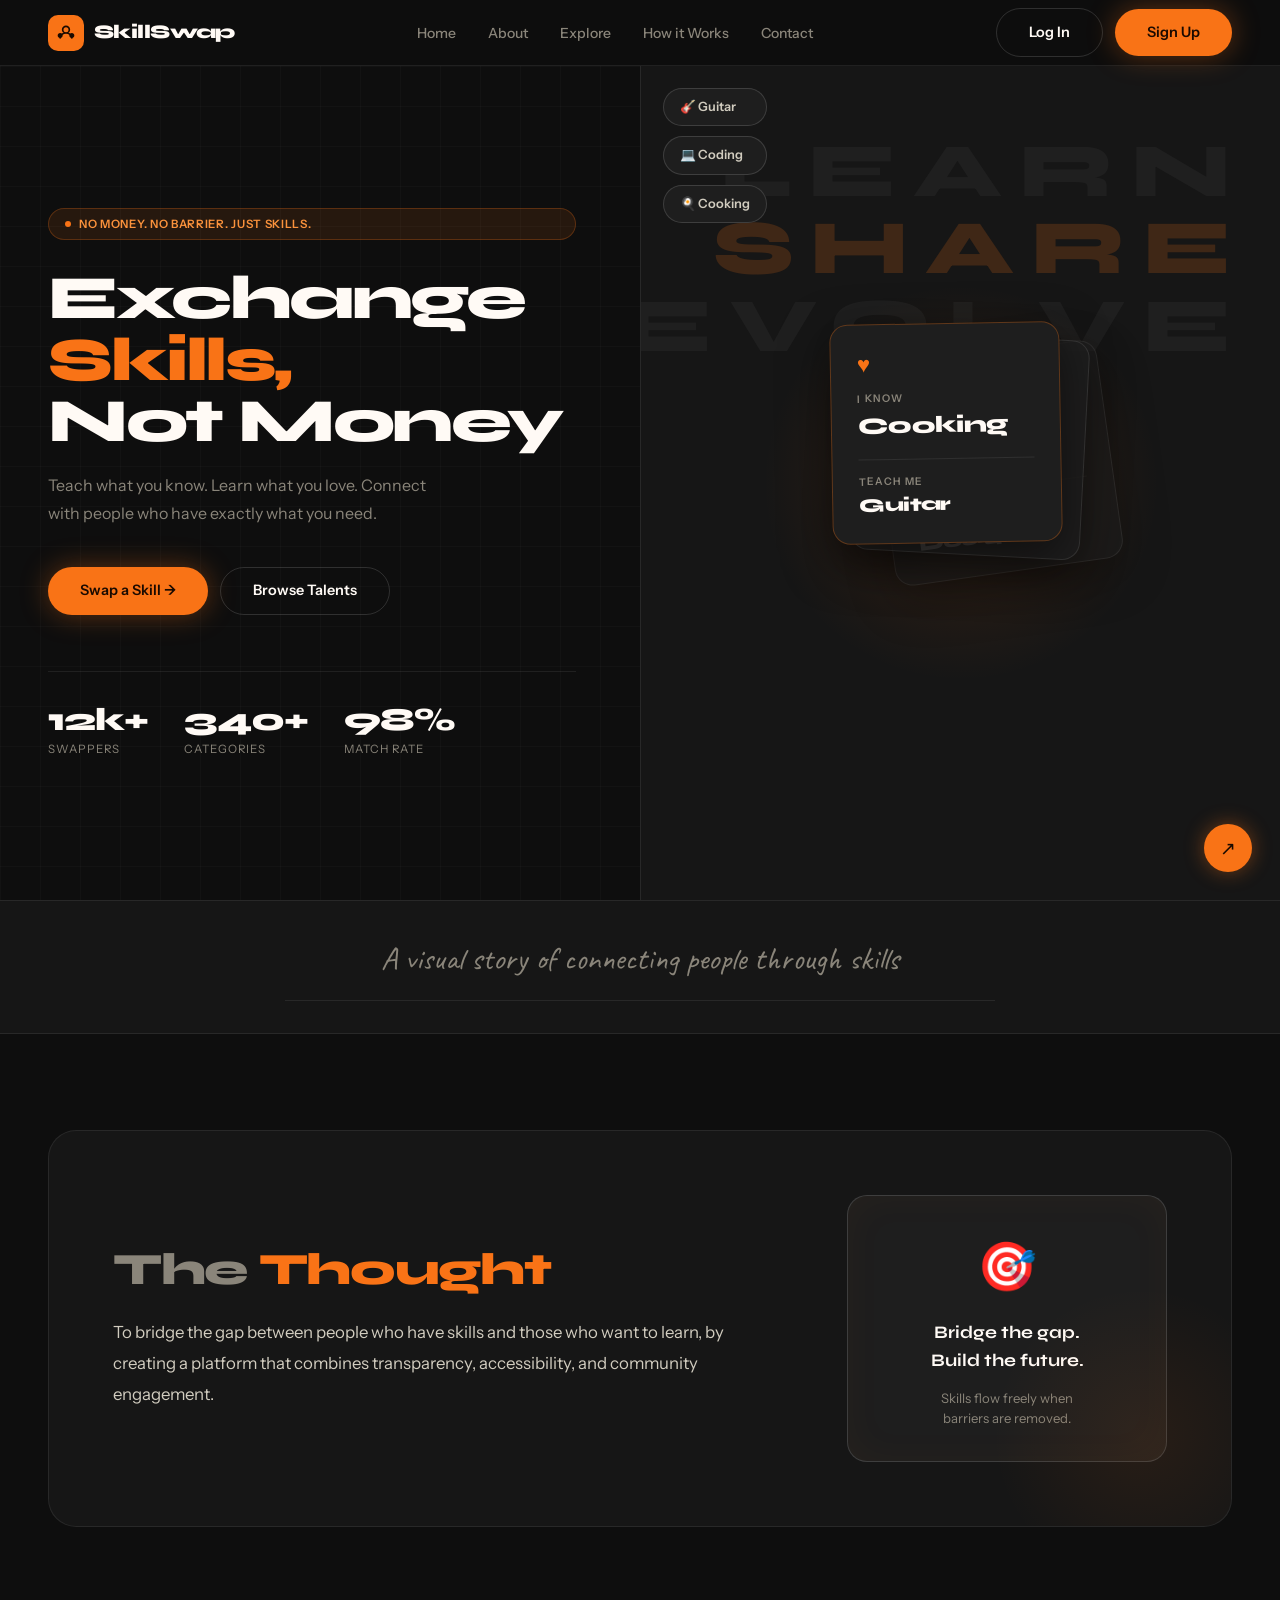
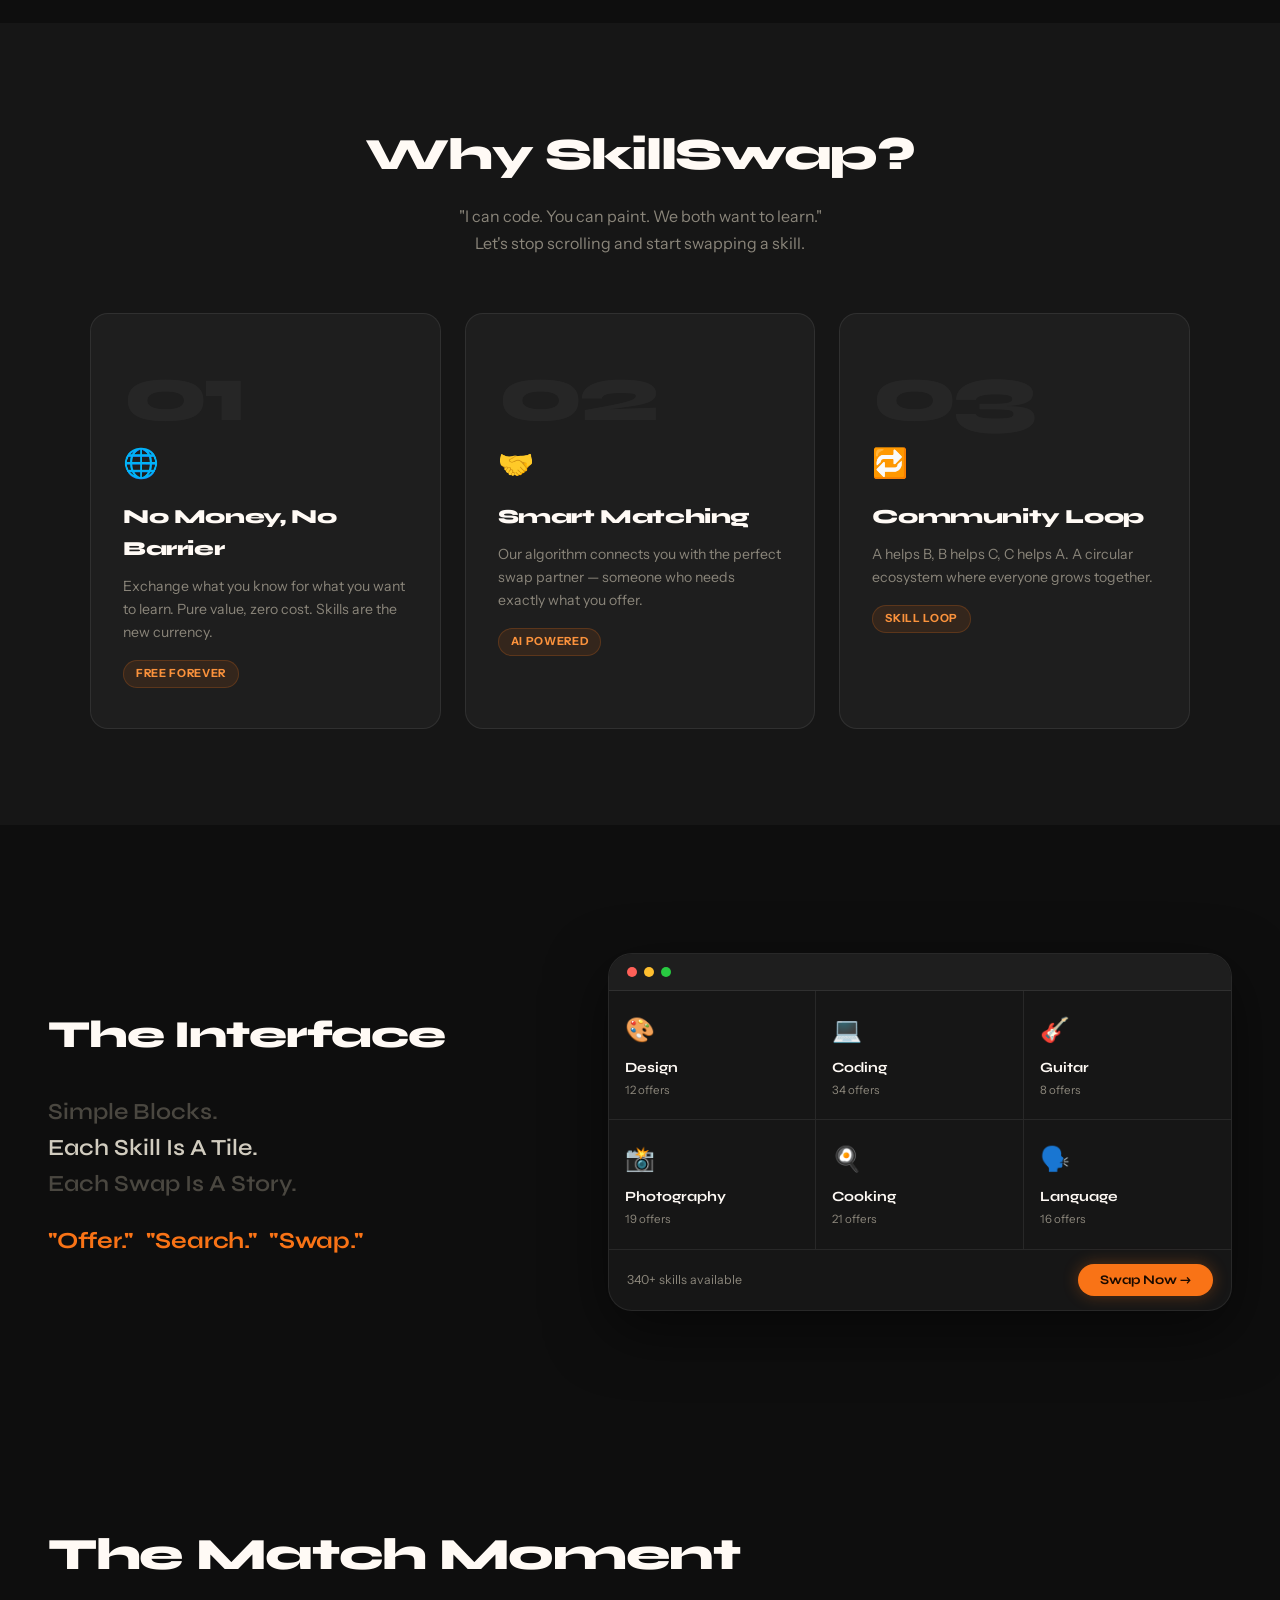
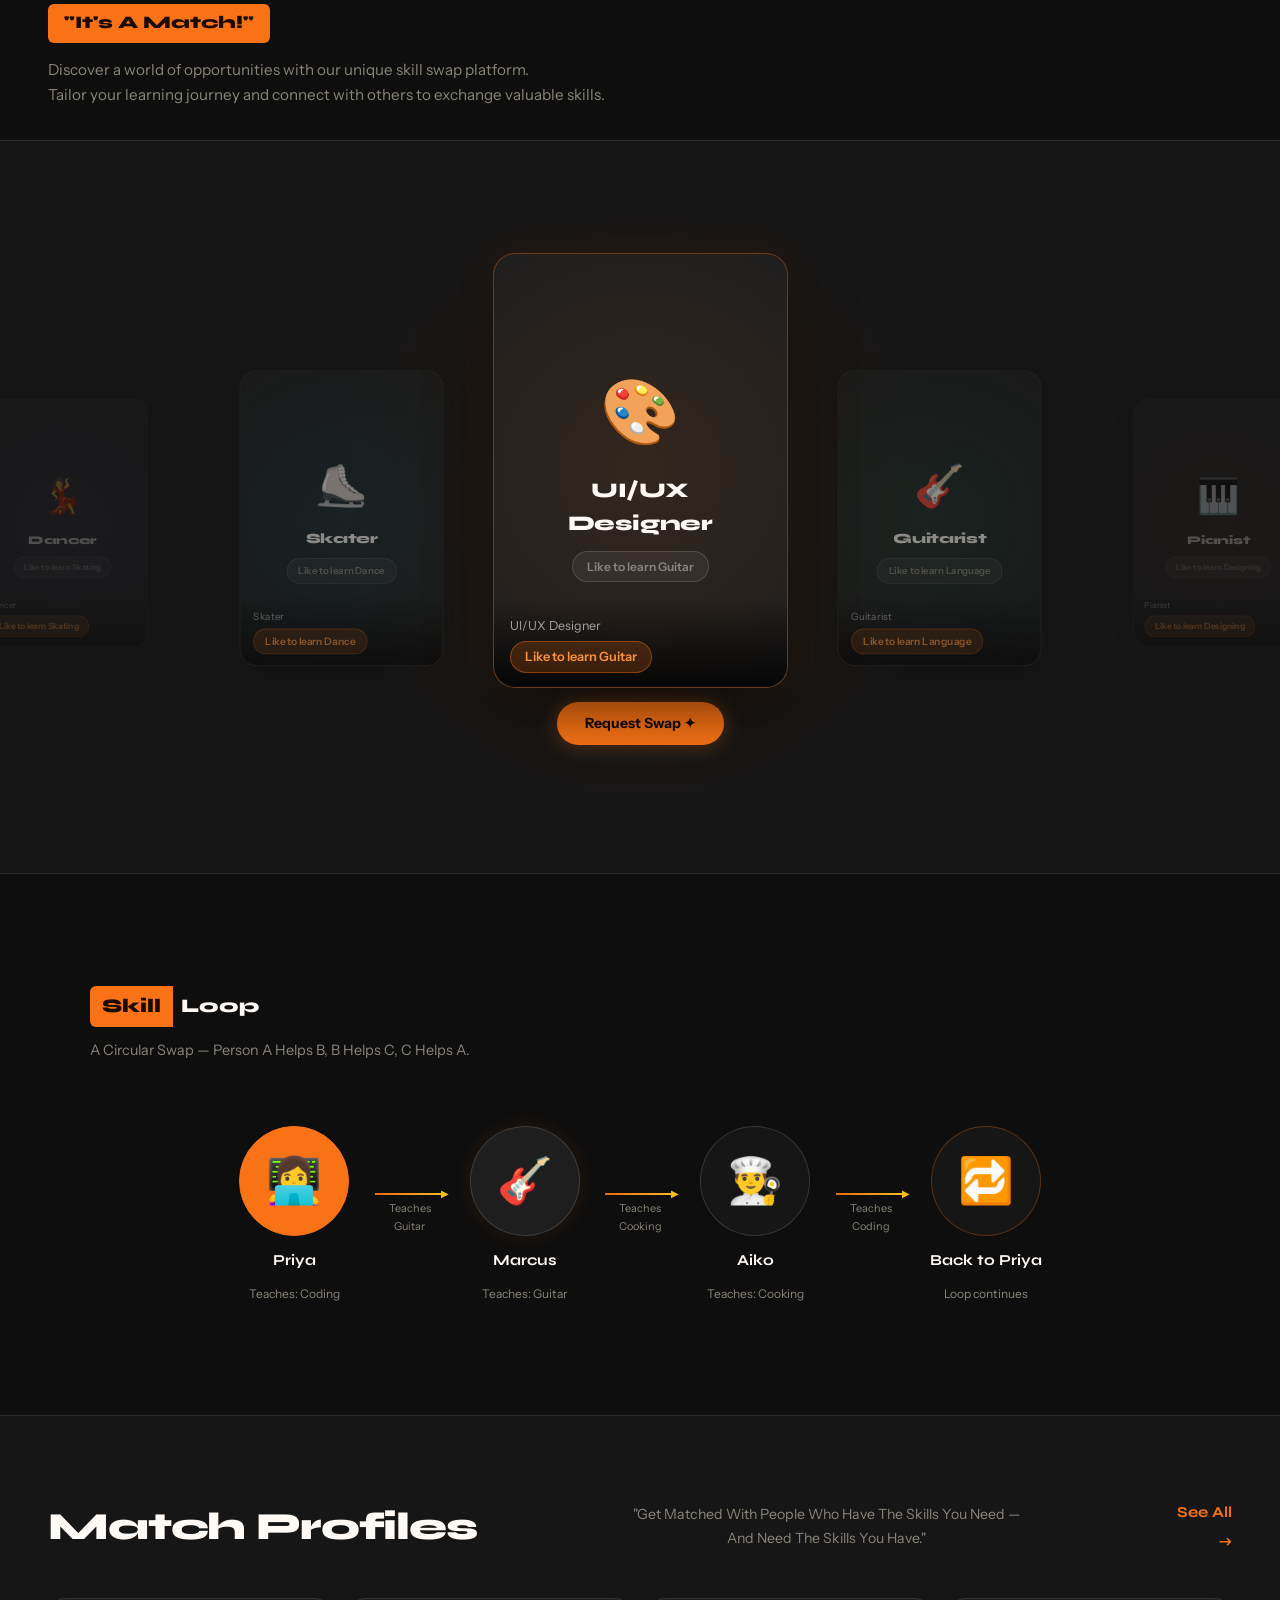
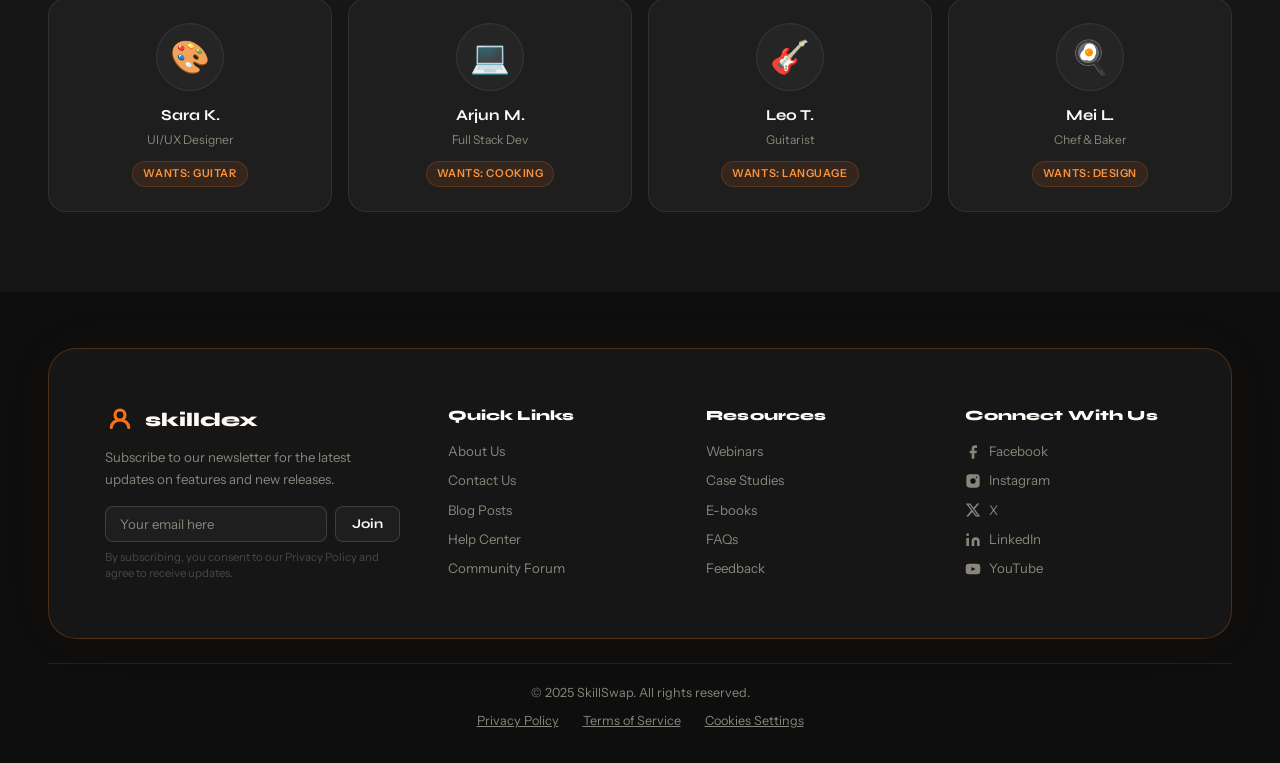
==== index.html @ 5b496d71 "Made changes to home page" ====
<!DOCTYPE html>
<html lang="en">

<head>
    <meta charset="UTF-8">
    <meta name="viewport" content="width=device-width, initial-scale=1.0">
    <title>SkillSwap — Exchange Skills, Not Money</title>

    <!-- Google Fonts -->
    <link rel="preconnect" href="https://fonts.googleapis.com">
    <link
        href="https://fonts.googleapis.com/css2?family=Syne:wght@400;600;700;800&family=Instrument+Sans:ital,wght@0,400;0,500;0,600;1,400&family=Caveat:wght@500;600&display=swap"
        rel="stylesheet">

    <!-- Stylesheets -->
    <link rel="stylesheet" href="css/main.css">
    <link rel="stylesheet" href="css/components.css">
</head>

<body>

    <!-- ════════════════════════════════
     NAVBAR
     ════════════════════════════════ -->
    <nav class="navbar">
        <div class="logo-wrap">
            <div class="logo-icon">
                <svg viewBox="0 0 24 24" fill="none">
                    <path d="M12 4C9.8 4 8 5.8 8 8s1.8 4 4 4 4-1.8 4-4-1.8-4-4-4zm-7 14c0-3.3 3.1-6 7-6s7 2.7 7 6"
                        stroke="#1a0a00" stroke-width="2" stroke-linecap="round" />
                    <path
                        d="M5 12c-1.7 0-3 1.3-3 3s1.3 3 3 3 3-1.3 3-3-1.3-3-3-3zm14 0c-1.7 0-3 1.3-3 3s1.3 3 3 3 3-1.3 3-3-1.3-3-3-3z"
                        fill="#1a0a00" />
                </svg>
            </div>
            <span class="logo-name">SkillSwap</span>
        </div>

        <ul class="nav-links" id="navLinks">
            <li><a href="#">Home</a></li>
            <li><a href="#">About</a></li>
            <li><a href="#">Explore</a></li>
            <li><a href="#">How it Works</a></li>
            <li><a href="#">Contact</a></li>
        </ul>

        <div class="nav-actions">
            <a href="login.html" class="btn btn-ghost">Log In</a>
            <a href="signup.html" class="btn btn-flame">Sign Up</a>
        </div>

        <button class="nav-toggle" id="navToggle">
            <span></span><span></span><span></span>
        </button>
    </nav>


    <!-- ════════════════════════════════
     HERO
     ════════════════════════════════ -->
    <section class="hero">
        <!-- Left -->
        <div class="hero-left">
            <div class="eyebrow-pill fade-up">
                <span class="eyebrow-dot"></span>No money. No barrier. Just skills.
            </div>
            <h1 class="hero-heading fade-up">
                Exchange<br><span class="acc">Skills,</span><br>Not Money
            </h1>
            <p class="hero-sub fade-up">
                Teach what you know. Learn what you love. Connect with people who have exactly what you need.
            </p>
            <div class="hero-btns fade-up">
                <a href="pages/home.html" class="btn btn-flame">Swap a Skill →</a>
                <a href="pages/explore.html" class="btn btn-ghost">Browse Talents</a>
            </div>
            <div class="hero-stats fade-up">
                <div>
                    <div class="stat-val">12k+</div>
                    <div class="stat-lbl">Swappers</div>
                </div>
                <div>
                    <div class="stat-val">340+</div>
                    <div class="stat-lbl">Categories</div>
                </div>
                <div>
                    <div class="stat-val">98%</div>
                    <div class="stat-lbl">Match rate</div>
                </div>
            </div>
        </div>

        <!-- Right -->
        <div class="hero-right">
            <div class="bg-words">
                <span class="bg-word">LEARN</span>
                <span class="bg-word hi">SHARE</span>
                <span class="bg-word">EVOLVE</span>
            </div>
            <div class="float-pills">
                <div class="fpill">🎸 Guitar</div>
                <div class="fpill">💻 Coding</div>
                <div class="fpill">🍳 Cooking</div>
            </div>
            <div class="card-stack">
                <div class="hcard">
                    <div class="hcard-suit">♠</div>
                    <div class="hcard-lbl">I know</div>
                    <div class="hcard-skill">Guitar</div>
                    <div class="hcard-want">
                        <div class="hcard-lbl">Teach me</div>
                        <div class="hcard-skill" style="font-size:1.2rem">Design</div>
                    </div>
                </div>
                <div class="hcard">
                    <div class="hcard-suit">♣</div>
                    <div class="hcard-lbl">I know</div>
                    <div class="hcard-skill">Coding</div>
                    <div class="hcard-want">
                        <div class="hcard-lbl">Teach me</div>
                        <div class="hcard-skill" style="font-size:1.2rem">Cooking</div>
                    </div>
                </div>
                <div class="hcard">
                    <div class="hcard-suit">♥</div>
                    <div class="hcard-lbl">I know</div>
                    <div class="hcard-skill">Cooking</div>
                    <div class="hcard-want">
                        <div class="hcard-lbl">Teach me</div>
                        <div class="hcard-skill" style="font-size:1.2rem">Guitar</div>
                    </div>
                </div>
            </div>
            <button class="hero-arr">↗</button>
        </div>
    </section>


    <!-- ════════════════════════════════
     TAGLINE BAR
     ════════════════════════════════ -->
    <div class="tagline-bar">
        <p>A visual story of connecting people through skills</p>
        <hr>
    </div>


    <!-- ════════════════════════════════
     THE THOUGHT
     ════════════════════════════════ -->
    <section class="thought-section">
        <div class="thought-card">
            <div>
                <h2 class="thought-heading">The <span>Thought</span></h2>
                <p class="thought-body">
                    To bridge the gap between people who have skills and those who want to learn, by creating
                    a platform that combines transparency, accessibility, and community engagement.
                </p>
            </div>
            <div class="thought-graphic">
                <div class="tg-icon">🎯</div>
                <div class="tg-title">Bridge the gap.<br>Build the future.</div>
                <div class="tg-sub">Skills flow freely when<br>barriers are removed.</div>
            </div>
        </div>
    </section>


    <!-- ════════════════════════════════
     WHY SKILLSWAP
     ════════════════════════════════ -->
    <section class="why-section">
        <h2 class="why-heading">Why SkillSwap?</h2>
        <p class="why-sub">
            "I can code. You can paint. We both want to learn."<br>
            Let's stop scrolling and start swapping a skill.
        </p>
        <div class="why-cards">
            <div class="wcard">
                <div class="wcard-num">01</div>
                <div class="wcard-emoji">🌐</div>
                <div class="wcard-title">No Money, No Barrier</div>
                <p class="wcard-body">Exchange what you know for what you want to learn. Pure value, zero cost. Skills
                    are the new currency.</p>
                <span class="wcard-tag">Free Forever</span>
            </div>
            <div class="wcard">
                <div class="wcard-num">02</div>
                <div class="wcard-emoji">🤝</div>
                <div class="wcard-title">Smart Matching</div>
                <p class="wcard-body">Our algorithm connects you with the perfect swap partner — someone who needs
                    exactly what you offer.</p>
                <span class="wcard-tag">AI Powered</span>
            </div>
            <div class="wcard">
                <div class="wcard-num">03</div>
                <div class="wcard-emoji">🔁</div>
                <div class="wcard-title">Community Loop</div>
                <p class="wcard-body">A helps B, B helps C, C helps A. A circular ecosystem where everyone grows
                    together.</p>
                <span class="wcard-tag">Skill Loop</span>
            </div>
        </div>
    </section>


    <!-- ════════════════════════════════
     THE INTERFACE
     ════════════════════════════════ -->
    <div class="iface-wrap">
        <div class="iface-section">
            <div>
                <h2 class="iface-heading">The Interface</h2>
                <div class="ilines">
                    <p class="iline">Simple Blocks.</p>
                    <p class="iline hi">Each Skill Is A Tile.</p>
                    <p class="iline">Each Swap Is A Story.</p>
                </div>
                <p class="ikeywords">"Offer." &nbsp;"Search." &nbsp;"Swap."</p>
            </div>
            <div class="mockup">
                <div class="mockup-bar">
                    <div class="mdot" style="background:#ff6058"></div>
                    <div class="mdot" style="background:#ffbf2f"></div>
                    <div class="mdot" style="background:#28ca41"></div>
                </div>
                <div class="mgrid">
                    <div class="mtile">
                        <div class="mtile-icon">🎨</div>
                        <div class="mtile-name">Design</div>
                        <div class="mtile-sub">12 offers</div>
                    </div>
                    <div class="mtile">
                        <div class="mtile-icon">💻</div>
                        <div class="mtile-name">Coding</div>
                        <div class="mtile-sub">34 offers</div>
                    </div>
                    <div class="mtile">
                        <div class="mtile-icon">🎸</div>
                        <div class="mtile-name">Guitar</div>
                        <div class="mtile-sub">8 offers</div>
                    </div>
                    <div class="mtile">
                        <div class="mtile-icon">📸</div>
                        <div class="mtile-name">Photography</div>
                        <div class="mtile-sub">19 offers</div>
                    </div>
                    <div class="mtile">
                        <div class="mtile-icon">🍳</div>
                        <div class="mtile-name">Cooking</div>
                        <div class="mtile-sub">21 offers</div>
                    </div>
                    <div class="mtile">
                        <div class="mtile-icon">🗣️</div>
                        <div class="mtile-name">Language</div>
                        <div class="mtile-sub">16 offers</div>
                    </div>
                </div>
                <div class="mockup-foot">
                    <span class="mockup-foot-txt">340+ skills available</span>
                    <button class="mswap-btn">Swap Now →</button>
                </div>
            </div>
        </div>
    </div>


    <!-- ════════════════════════════════
     MATCH MOMENT
     ════════════════════════════════ -->
    <section style="background:var(--bg)">
        <div class="match-intro">
            <h2 class="match-h">The Match Moment</h2>
            <div class="match-badge"><span>"It's A Match!"</span></div>
            <p class="match-sub">
                Discover a world of opportunities with our unique skill swap platform.<br>
                Tailor your learning journey and connect with others to exchange valuable skills.
            </p>
        </div>
    </section>


    <!-- ════════════════════════════════
     CAROUSEL
     ════════════════════════════════ -->
    <section class="carousel-section">
        <div class="c-wrap">
            <button class="c-btn" id="prevBtn">&#8592;</button>
            <div class="c-cards" id="carouselCards">

                <div class="sc-wrap side-far">
                    <div class="sc">
                        <div class="sc-graphic">
                            <div class="sc-glow" style="background:radial-gradient(circle,#8b5cf6,transparent)"></div>
                            <div class="sc-emoji">💃</div>
                            <div class="sc-title">Dancer</div>
                            <div class="sc-pill">Wants to learn skating</div>
                        </div>
                        <div class="sc-overlay">
                            <p class="sc-otitle">Dancer</p>
                            <span class="sc-opill">Learn skating</span>
                        </div>
                    </div>
                </div>

                <div class="sc-wrap side">
                    <div class="sc">
                        <div class="sc-graphic">
                            <div class="sc-glow" style="background:radial-gradient(circle,#06b6d4,transparent)"></div>
                            <div class="sc-emoji">⛸️</div>
                            <div class="sc-title">Skater</div>
                            <div class="sc-pill">Wants to learn dance</div>
                        </div>
                        <div class="sc-overlay">
                            <p class="sc-otitle">Skater</p>
                            <span class="sc-opill">Learn dance</span>
                        </div>
                    </div>
                </div>

                <div class="sc-wrap center">
                    <div class="sc">
                        <div class="sc-graphic">
                            <div class="sc-glow" style="background:radial-gradient(circle,#F97316,transparent)"></div>
                            <div class="sc-emoji">🎨</div>
                            <div class="sc-title">UI/UX Designer</div>
                            <div class="sc-pill">Wants to learn Guitar</div>
                        </div>
                        <div class="sc-overlay">
                            <p class="sc-otitle">UIUX Designer</p>
                            <span class="sc-opill">Learn Guitar</span>
                        </div>
                    </div>
                    <div class="req-tag">
                        <a href="pages/swap-request.html">Request Swap ✦</a>
                    </div>
                </div>

                <div class="sc-wrap side">
                    <div class="sc">
                        <div class="sc-graphic">
                            <div class="sc-glow" style="background:radial-gradient(circle,#10b981,transparent)"></div>
                            <div class="sc-emoji">🎸</div>
                            <div class="sc-title">Guitarist</div>
                            <div class="sc-pill">Wants to learn language</div>
                        </div>
                        <div class="sc-overlay">
                            <p class="sc-otitle">Guitarist</p>
                            <span class="sc-opill">Learn language</span>
                        </div>
                    </div>
                </div>

                <div class="sc-wrap side-far">
                    <div class="sc">
                        <div class="sc-graphic">
                            <div class="sc-glow" style="background:radial-gradient(circle,#ef4444,transparent)"></div>
                            <div class="sc-emoji">🎹</div>
                            <div class="sc-title">Pianist</div>
                            <div class="sc-pill">Wants to learn designing</div>
                        </div>
                        <div class="sc-overlay">
                            <p class="sc-otitle">Pianist</p>
                            <span class="sc-opill">Learn designing</span>
                        </div>
                    </div>
                </div>

            </div>
            <button class="c-btn" id="nextBtn">&#8594;</button>
        </div>
    </section>


    <!-- ════════════════════════════════
     SKILL LOOP
     ════════════════════════════════ -->
    <section class="loop-section">
        <div class="loop-inner">
            <div class="loop-badge">
                <div class="lb-dark">Skill</div><span class="lb-txt">Loop</span>
            </div>
            <p class="loop-sub">A Circular Swap — Person A Helps B, B Helps C, C Helps A.</p>
            <div class="loop-graphic">
                <div class="loop-node">
                    <div class="loop-av flame">👩‍💻</div>
                    <div class="loop-name">Priya</div>
                    <div class="loop-skill-lbl">Teaches: Coding</div>
                </div>
                <div class="loop-arr">
                    <div class="arr-line"></div>
                    <div class="arr-lbl">Teaches Guitar</div>
                </div>
                <div class="loop-node">
                    <div class="loop-av dark-av">🎸</div>
                    <div class="loop-name">Marcus</div>
                    <div class="loop-skill-lbl">Teaches: Guitar</div>
                </div>
                <div class="loop-arr">
                    <div class="arr-line"></div>
                    <div class="arr-lbl">Teaches Cooking</div>
                </div>
                <div class="loop-node">
                    <div class="loop-av">👨‍🍳</div>
                    <div class="loop-name">Aiko</div>
                    <div class="loop-skill-lbl">Teaches: Cooking</div>
                </div>
                <div class="loop-arr">
                    <div class="arr-line"></div>
                    <div class="arr-lbl">Teaches Coding</div>
                </div>
                <div class="loop-node">
                    <div class="loop-av" style="border-color:rgba(249,115,22,0.3)">🔁</div>
                    <div class="loop-name">Back to Priya</div>
                    <div class="loop-skill-lbl">Loop continues</div>
                </div>
            </div>
        </div>
    </section>


    <!-- ════════════════════════════════
     MATCH PROFILES
     ════════════════════════════════ -->
    <section class="profiles-section">
        <div class="profiles-inner">
            <div class="profiles-content">
                <h2 class="profiles-title">Match Profiles</h2>
                <p class="profiles-quote">
                    "Get Matched With People Who Have The Skills You Need —<br>
                    And Need The Skills You Have."
                </p>
                <div class="profiles-see">
                    <a href="pages/explore.html">See All <span>→</span></a>
                </div>
            </div>
            <div class="pcard-row">
                <div class="pcard">
                    <div class="pcard-av">🎨</div>
                    <div class="pcard-name">Sara K.</div>
                    <div class="pcard-skill">UI/UX Designer</div>
                    <span class="pcard-tag">Wants: Guitar</span>
                </div>
                <div class="pcard">
                    <div class="pcard-av">💻</div>
                    <div class="pcard-name">Arjun M.</div>
                    <div class="pcard-skill">Full Stack Dev</div>
                    <span class="pcard-tag">Wants: Cooking</span>
                </div>
                <div class="pcard">
                    <div class="pcard-av">🎸</div>
                    <div class="pcard-name">Leo T.</div>
                    <div class="pcard-skill">Guitarist</div>
                    <span class="pcard-tag">Wants: Language</span>
                </div>
                <div class="pcard">
                    <div class="pcard-av">🍳</div>
                    <div class="pcard-name">Mei L.</div>
                    <div class="pcard-skill">Chef &amp; Baker</div>
                    <span class="pcard-tag">Wants: Design</span>
                </div>
            </div>
        </div>
    </section>


    <!-- ════════════════════════════════
     FOOTER
     ════════════════════════════════ -->
    <footer class="footer-section">
        <div class="footer-card">
            <!-- Brand + Newsletter -->
            <div>
                <div class="f-logo-row">
                    <svg class="f-logo-icon" viewBox="0 0 24 24" fill="none">
                        <path d="M12 4C9.8 4 8 5.8 8 8s1.8 4 4 4 4-1.8 4-4-1.8-4-4-4zm-7 14c0-3.3 3.1-6 7-6s7 2.7 7 6"
                            stroke="#F97316" stroke-width="2.5" stroke-linecap="round" />
                    </svg>
                    <span class="f-logo-name">skilldex</span>
                </div>
                <p class="f-sub">Subscribe to our newsletter for the latest updates on features and new releases.</p>
                <div class="f-email-row">
                    <input type="email" class="f-email" placeholder="Your email here">
                    <button class="f-join">Join</button>
                </div>
                <p class="f-privacy">By subscribing, you consent to our Privacy Policy and agree to receive updates.</p>
            </div>

            <!-- Quick Links -->
            <div>
                <p class="f-col-title">Quick Links</p>
                <div class="f-links">
                    <a href="#">About Us</a>
                    <a href="#">Contact Us</a>
                    <a href="#">Blog Posts</a>
                    <a href="#">Help Center</a>
                    <a href="#">Community Forum</a>
                </div>
            </div>

            <!-- Resources -->
            <div>
                <p class="f-col-title">Resources</p>
                <div class="f-links">
                    <a href="#">Webinars</a>
                    <a href="#">Case Studies</a>
                    <a href="#">E-books</a>
                    <a href="#">FAQs</a>
                    <a href="#">Feedback</a>
                </div>
            </div>

            <!-- Social -->
            <div>
                <p class="f-col-title">Connect With Us</p>
                <div class="f-links">
                    <a href="#" class="soc-link">
                        <svg viewBox="0 0 24 24">
                            <path d="M18 2h-3a5 5 0 00-5 5v3H7v4h3v8h4v-8h3l1-4h-4V7a1 1 0 011-1h3z" />
                        </svg>
                        Facebook
                    </a>
                    <a href="#" class="soc-link">
                        <svg viewBox="0 0 24 24">
                            <rect x="2" y="2" width="20" height="20" rx="5" />
                            <circle cx="12" cy="12" r="4" fill="#0E0E0E" />
                            <circle cx="17.5" cy="6.5" r="1.2" fill="#0E0E0E" />
                        </svg>
                        Instagram
                    </a>
                    <a href="#" class="soc-link">
                        <svg viewBox="0 0 24 24">
                            <path
                                d="M18.244 2.25h3.308l-7.227 8.26 8.502 11.24H16.17l-5.214-6.817L4.99 21.75H1.68l7.73-8.835L1.254 2.25H8.08l4.713 6.231zm-1.161 17.52h1.833L7.084 4.126H5.117z" />
                        </svg>
                        X
                    </a>
                    <a href="#" class="soc-link">
                        <svg viewBox="0 0 24 24">
                            <path
                                d="M16 8a6 6 0 016 6v7h-4v-7a2 2 0 00-2-2 2 2 0 00-2 2v7h-4v-7a6 6 0 016-6zM2 9h4v12H2z" />
                            <circle cx="4" cy="4" r="2" />
                        </svg>
                        LinkedIn
                    </a>
                    <a href="#" class="soc-link">
                        <svg viewBox="0 0 24 24">
                            <path
                                d="M22.54 6.42a2.78 2.78 0 00-1.95-1.96C18.88 4 12 4 12 4s-6.88 0-8.59.46a2.78 2.78 0 00-1.95 1.96A29 29 0 001 12a29 29 0 00.46 5.58A2.78 2.78 0 003.41 19.6C5.12 20 12 20 12 20s6.88 0 8.59-.46a2.78 2.78 0 001.95-1.95A29 29 0 0023 12a29 29 0 00-.46-5.58z" />
                            <polygon points="9.75 15.02 15.5 12 9.75 8.98 9.75 15.02" fill="#0E0E0E" />
                        </svg>
                        YouTube
                    </a>
                </div>
            </div>
        </div>

        <div class="footer-bot">
            <p class="footer-copy">© 2025 SkillSwap. All rights reserved.</p>
            <div class="footer-bot-links">
                <a href="#">Privacy Policy</a>
                <a href="#">Terms of Service</a>
                <a href="#">Cookies Settings</a>
            </div>
        </div>
    </footer>

    <!-- JavaScript -->
    <script src="js/main.js"></script>

</body>

</html>
---- css/main.css ----
/* ── ROOT VARIABLES ── */
:root {
    /* Obsidian & Flame palette */
    --bg: #0E0E0E;
    --bg2: #161616;
    --bg3: #1E1E1E;
    --bg4: #252525;
    --border: rgba(255, 255, 255, 0.08);
    --border2: rgba(255, 255, 255, 0.14);

    --flame: #F97316;
    --flame-dk: #EA6A0A;
    --flame-lt: #FB923C;
    --amber: #FBBF24;
    --amber-lt: #FDE68A;
    --glow: rgba(249, 115, 22, 0.18);
    --glow-sm: rgba(249, 115, 22, 0.10);

    --ink: #FFFAF5;
    --ink2: #D1CCBF;
    --ink3: #8A857A;
    --ink4: #4A4740;

    --font-head: 'Syne', sans-serif;
    --font-body: 'Instrument Sans', sans-serif;
    --font-cur: 'Caveat', cursive;
    --r: 18px;
    --r-btn: 50px;
}

/* ── RESET & BASE ── */
*,
*::before,
*::after {
    box-sizing: border-box;
    margin: 0;
    padding: 0;
}

html {
    scroll-behavior: smooth;
}

body {
    font-family: var(--font-body);
    background: var(--bg);
    color: var(--ink);
    overflow-x: hidden;
    line-height: 1.6;
}

a {
    text-decoration: none;
    color: inherit;
}

img {
    max-width: 100%;
    display: block;
}

ul {
    list-style: none;
}

/* ── RESPONSIVE ── */
@media (max-width: 900px) {
    .navbar {
        padding: 0 1.5rem;
    }

    .nav-links,
    .nav-actions {
        display: none;
    }

    .nav-toggle {
        display: flex;
    }

    .hero {
        grid-template-columns: 1fr;
    }

    .hero-left {
        padding: 3rem 1.5rem;
    }

    .hero-right {
        height: 65vw;
        min-height: 280px;
    }

    .card-stack {
        width: 200px;
        height: 240px;
    }

    .hcard {
        width: 175px;
        padding: 16px 18px;
    }

    .hero-stats {
        gap: 20px;
    }

    .thought-card {
        grid-template-columns: 1fr;
        padding: 2.5rem 2rem;
    }

    .thought-section {
        padding: 4rem 1.5rem;
    }

    .why-cards {
        grid-template-columns: 1fr;
        max-width: 460px;
        margin: 0 auto;
    }

    .why-section {
        padding: 4rem 1.5rem;
    }

    .iface-section {
        grid-template-columns: 1fr;
        padding: 4rem 1.5rem;
    }

    .match-intro {
        padding: 3.5rem 1.5rem 2rem;
    }

    .c-cards {
        gap: 0.5rem;
    }

    .sc {
        width: 190px;
        height: 275px;
    }

    .sc-wrap.center .sc {
        width: 220px;
        height: 320px;
    }

    .loop-section {
        padding: 5rem 1.5rem;
    }

    .loop-graphic {
        flex-direction: column;
    }

    .loop-arr {
        transform: rotate(90deg);
    }

    .profiles-content {
        grid-template-columns: 1fr;
    }

    .pcard-row {
        grid-template-columns: repeat(2, 1fr);
    }

    .profiles-section {
        padding: 3.5rem 1.5rem;
    }

    .footer-card {
        grid-template-columns: 1fr;
        gap: 2.5rem;
        padding: 2.5rem;
    }

    .footer-section {
        padding: 2.5rem 1.5rem;
    }

    .tagline-bar {
        padding: 1.8rem 1.5rem;
    }
}

/* ── ANIMATIONS ── */
.fade-up {
    opacity: 0;
    transform: translateY(22px);
    animation: fuAnim 0.65s ease forwards;
}

.fade-up:nth-child(1) {
    animation-delay: .05s;
}

.fade-up:nth-child(2) {
    animation-delay: .15s;
}

.fade-up:nth-child(3) {
    animation-delay: .25s;
}

.fade-up:nth-child(4) {
    animation-delay: .35s;
}

.fade-up:nth-child(5) {
    animation-delay: .45s;
}

@keyframes fuAnim {
    to {
        opacity: 1;
        transform: translateY(0);
    }
}

@keyframes floatY {

    0%,
    100% {
        transform: translateY(0);
    }

    50% {
        transform: translateY(-8px);
    }
}
---- css/components.css ----
/* ════════════════════════════════════════
   COMPONENTS.CSS
   All UI component styles for SkillSwap
   ════════════════════════════════════════ */

/* ── BUTTONS ── */
.btn {
    display: inline-flex;
    align-items: center;
    justify-content: center;
    gap: 8px;
    font-family: var(--font-body);
    font-weight: 600;
    font-size: 0.9rem;
    border: none;
    cursor: pointer;
    border-radius: var(--r-btn);
    transition: all 0.22s ease;
    white-space: nowrap;
}

.btn-flame {
    background: var(--flame);
    color: #1a0a00;
    padding: 0.75rem 2rem;
    box-shadow: 0 0 28px rgba(249, 115, 22, 0.35);
}

.btn-flame:hover {
    background: var(--flame-lt);
    transform: translateY(-2px);
    box-shadow: 0 0 40px rgba(249, 115, 22, 0.5);
}

.btn-ghost {
    background: transparent;
    color: var(--ink);
    padding: 0.72rem 2rem;
    border: 1px solid var(--border2);
}

.btn-ghost:hover {
    background: var(--bg3);
    border-color: var(--flame);
    color: var(--flame-lt);
}


/* ── NAVBAR ── */
.navbar {
    position: sticky;
    top: 0;
    z-index: 999;
    background: rgba(14, 14, 14, 0.88);
    backdrop-filter: blur(18px);
    border-bottom: 1px solid var(--border);
    padding: 0 3rem;
    height: 66px;
    display: flex;
    align-items: center;
    justify-content: space-between;
}

.logo-wrap {
    display: flex;
    align-items: center;
    gap: 10px;
}

.logo-icon {
    width: 36px;
    height: 36px;
    border-radius: 10px;
    background: var(--flame);
    display: flex;
    align-items: center;
    justify-content: center;
}

.logo-icon svg {
    width: 20px;
    height: 20px;
}

.logo-name {
    font-family: var(--font-head);
    font-weight: 800;
    font-size: 1.2rem;
    letter-spacing: -0.03em;
    color: var(--ink);
}

.nav-links {
    display: flex;
    align-items: center;
    gap: 2rem;
}

.nav-links a {
    font-size: 0.875rem;
    font-weight: 500;
    color: var(--ink3);
    transition: color 0.2s;
}

.nav-links a:hover {
    color: var(--ink);
}

.nav-actions {
    display: flex;
    align-items: center;
    gap: 0.75rem;
}

.nav-toggle {
    display: none;
    flex-direction: column;
    gap: 5px;
    background: none;
    border: none;
    cursor: pointer;
    padding: 4px;
}

.nav-toggle span {
    display: block;
    width: 22px;
    height: 2px;
    background: var(--ink);
    border-radius: 2px;
}


/* ── HERO ── */
.hero {
    display: grid;
    grid-template-columns: 1fr 1fr;
    min-height: calc(100vh - 66px);
}

/* Left panel */
.hero-left {
    display: flex;
    flex-direction: column;
    justify-content: center;
    padding: 5rem 4rem 5rem 3rem;
    position: relative;
}

.hero-left::before {
    content: '';
    position: absolute;
    inset: 0;
    background-image:
        linear-gradient(rgba(255, 255, 255, 0.02) 1px, transparent 1px),
        linear-gradient(90deg, rgba(255, 255, 255, 0.02) 1px, transparent 1px);
    background-size: 40px 40px;
    pointer-events: none;
}

.eyebrow-pill {
    display: inline-flex;
    align-items: center;
    gap: 8px;
    background: var(--glow-sm);
    border: 1px solid rgba(249, 115, 22, 0.25);
    color: var(--flame-lt);
    border-radius: 50px;
    font-size: 0.72rem;
    font-weight: 600;
    padding: 6px 16px;
    letter-spacing: 0.06em;
    text-transform: uppercase;
    margin-bottom: 28px;
}

.eyebrow-dot {
    width: 6px;
    height: 6px;
    border-radius: 50%;
    background: var(--flame);
}

.hero-heading {
    font-family: var(--font-head);
    font-size: clamp(3rem, 4.8vw, 5rem);
    font-weight: 800;
    line-height: 1.0;
    letter-spacing: -0.04em;
    color: var(--ink);
    margin-bottom: 20px;
}

.hero-heading .acc {
    color: var(--flame);
}

.hero-sub {
    font-size: 1rem;
    color: var(--ink3);
    line-height: 1.7;
    max-width: 380px;
    margin-bottom: 40px;
}

.hero-btns {
    display: flex;
    gap: 12px;
    flex-wrap: wrap;
}

.hero-stats {
    display: flex;
    gap: 36px;
    margin-top: 56px;
    padding-top: 32px;
    border-top: 1px solid var(--border);
}

.stat-val {
    font-family: var(--font-head);
    font-size: 2rem;
    font-weight: 800;
    letter-spacing: -1px;
    line-height: 1;
    color: var(--ink);
}

.stat-lbl {
    font-size: 0.72rem;
    color: var(--ink3);
    text-transform: uppercase;
    letter-spacing: 0.08em;
    margin-top: 4px;
}

/* Right panel */
.hero-right {
    background: var(--bg2);
    border-left: 1px solid var(--border);
    position: relative;
    overflow: hidden;
    display: flex;
    align-items: center;
    justify-content: center;
}

.hero-right::before {
    content: '';
    position: absolute;
    width: 400px;
    height: 400px;
    border-radius: 50%;
    background: radial-gradient(circle, rgba(249, 115, 22, 0.15) 0%, transparent 70%);
    top: 50%;
    left: 50%;
    transform: translate(-50%, -50%);
    pointer-events: none;
}

.bg-words {
    position: absolute;
    top: 8%;
    right: 0;
    padding-right: 5%;
    display: flex;
    flex-direction: column;
    align-items: flex-end;
    gap: 0.05em;
    pointer-events: none;
}

.bg-word {
    font-family: var(--font-head);
    font-size: clamp(3.5rem, 6vw, 6rem);
    font-weight: 800;
    letter-spacing: 0.22em;
    text-transform: uppercase;
    color: rgba(255, 255, 255, 0.04);
    line-height: 1;
}

.bg-word.hi {
    color: rgba(249, 115, 22, 0.18);
}

.float-pills {
    position: absolute;
    top: 22px;
    left: 22px;
    display: flex;
    flex-direction: column;
    gap: 10px;
}

.fpill {
    background: var(--bg3);
    border: 1px solid var(--border2);
    border-radius: 50px;
    padding: 8px 16px;
    font-size: 0.8rem;
    font-weight: 600;
    color: var(--ink2);
    animation: floatY 3s ease-in-out infinite;
}

.fpill:nth-child(2) {
    animation-delay: 1s;
}

.fpill:nth-child(3) {
    animation-delay: 2s;
}

/* Card stack */
.card-stack {
    position: relative;
    width: 260px;
    height: 320px;
}

.hcard {
    position: absolute;
    width: 230px;
    background: var(--bg3);
    border: 1px solid var(--border2);
    border-radius: 18px;
    padding: 22px 26px;
    box-shadow: 0 16px 48px rgba(0, 0, 0, 0.5);
}

.hcard:nth-child(1) {
    top: 30px;
    left: 50px;
    transform: rotate(-8deg);
    opacity: 0.5;
}

.hcard:nth-child(2) {
    top: 12px;
    left: 24px;
    transform: rotate(3deg);
    opacity: 0.75;
}

.hcard:nth-child(3) {
    top: 0;
    left: 0;
    transform: rotate(-1deg);
    z-index: 3;
    border-color: rgba(249, 115, 22, 0.3);
}

.hcard-suit {
    font-size: 1.4rem;
    margin-bottom: 8px;
    color: var(--flame);
}

.hcard-lbl {
    font-size: 0.65rem;
    text-transform: uppercase;
    letter-spacing: 0.1em;
    color: var(--ink3);
    font-weight: 600;
}

.hcard-skill {
    font-family: var(--font-head);
    font-weight: 800;
    font-size: 1.45rem;
    letter-spacing: -0.03em;
    color: var(--ink);
}

.hcard-want {
    margin-top: 14px;
    padding-top: 14px;
    border-top: 1px solid var(--border);
}

.hero-arr {
    position: absolute;
    bottom: 28px;
    right: 28px;
    width: 48px;
    height: 48px;
    border-radius: 50%;
    background: var(--flame);
    border: none;
    cursor: pointer;
    display: flex;
    align-items: center;
    justify-content: center;
    font-size: 1.2rem;
    color: #1a0a00;
    transition: transform 0.2s, box-shadow 0.2s;
    box-shadow: 0 0 20px rgba(249, 115, 22, 0.4);
}

.hero-arr:hover {
    transform: scale(1.08);
    box-shadow: 0 0 32px rgba(249, 115, 22, 0.6);
}


/* ── TAGLINE BAR ── */
.tagline-bar {
    background: var(--bg2);
    padding: 2rem 3rem;
    text-align: center;
    border-top: 1px solid var(--border);
    border-bottom: 1px solid var(--border);
}

.tagline-bar p {
    font-family: var(--font-cur);
    font-size: clamp(1.4rem, 2.5vw, 2.2rem);
    color: var(--ink3);
}

.tagline-bar hr {
    width: 60%;
    margin: 1rem auto 0;
    border: none;
    border-top: 1px solid var(--border);
}


/* ── THOUGHT SECTION ── */
.thought-section {
    padding: 6rem 3rem;
    background: var(--bg);
}

.thought-card {
    background: var(--bg2);
    border: 1px solid var(--border);
    border-radius: 28px;
    padding: 4rem;
    max-width: 1200px;
    margin: 0 auto;
    display: grid;
    grid-template-columns: 1fr 320px;
    gap: 4rem;
    align-items: center;
    position: relative;
    overflow: hidden;
}

.thought-card::after {
    content: '';
    position: absolute;
    bottom: -60px;
    right: -60px;
    width: 300px;
    height: 300px;
    border-radius: 50%;
    background: radial-gradient(circle, rgba(249, 115, 22, 0.08) 0%, transparent 70%);
    pointer-events: none;
}

.thought-heading {
    font-family: var(--font-head);
    font-size: clamp(2rem, 3.5vw, 3rem);
    font-weight: 800;
    letter-spacing: -0.03em;
    line-height: 1.05;
    color: var(--ink3);
    margin-bottom: 1.5rem;
}

.thought-heading span {
    color: var(--flame);
}

.thought-body {
    font-size: 1.05rem;
    line-height: 1.85;
    color: var(--ink2);
}

.thought-graphic {
    background: var(--bg3);
    border: 1px solid var(--border2);
    border-radius: 20px;
    padding: 2rem;
    display: flex;
    flex-direction: column;
    align-items: center;
    gap: 14px;
    min-height: 200px;
    justify-content: center;
    box-shadow: inset 0 0 40px rgba(249, 115, 22, 0.04);
}

.tg-icon {
    font-size: 3rem;
}

.tg-title {
    font-family: var(--font-head);
    font-weight: 700;
    font-size: 1.1rem;
    text-align: center;
    color: var(--ink);
}

.tg-sub {
    font-size: 0.82rem;
    color: var(--ink3);
    text-align: center;
    line-height: 1.5;
}


/* ── WHY SECTION ── */
.why-section {
    padding: 6rem 3rem;
    background: var(--bg2);
    text-align: center;
}

.why-heading {
    font-family: var(--font-head);
    font-size: clamp(2rem, 3.5vw, 3rem);
    font-weight: 800;
    letter-spacing: -0.03em;
    margin-bottom: 0.8rem;
}

.why-sub {
    font-size: 1rem;
    color: var(--ink3);
    line-height: 1.7;
    margin-bottom: 3.5rem;
}

.why-cards {
    display: grid;
    grid-template-columns: repeat(3, 1fr);
    gap: 1.5rem;
    max-width: 1100px;
    margin: 0 auto;
}

.wcard {
    background: var(--bg3);
    border: 1px solid var(--border);
    border-radius: var(--r);
    padding: 2.5rem 2rem;
    text-align: left;
    transition: transform 0.2s, border-color 0.2s;
}

.wcard:hover {
    transform: translateY(-4px);
    border-color: rgba(249, 115, 22, 0.3);
}

.wcard-num {
    font-family: var(--font-head);
    font-size: 5rem;
    font-weight: 800;
    letter-spacing: -4px;
    color: rgba(255, 255, 255, 0.04);
    line-height: 1;
    margin-bottom: 6px;
}

.wcard-emoji {
    font-size: 1.8rem;
    margin-bottom: 14px;
}

.wcard-title {
    font-family: var(--font-head);
    font-weight: 800;
    font-size: 1.25rem;
    letter-spacing: -0.02em;
    margin-bottom: 10px;
    color: var(--ink);
}

.wcard-body {
    font-size: 0.88rem;
    color: var(--ink3);
    line-height: 1.65;
}

.wcard-tag {
    display: inline-block;
    margin-top: 16px;
    background: var(--glow-sm);
    color: var(--flame-lt);
    border: 1px solid rgba(249, 115, 22, 0.2);
    font-size: 0.7rem;
    font-weight: 700;
    text-transform: uppercase;
    letter-spacing: 0.06em;
    padding: 4px 12px;
    border-radius: 50px;
}


/* ── INTERFACE SECTION ── */
.iface-wrap {
    background: var(--bg);
    padding: 2rem 0;
}

.iface-section {
    padding: 6rem 3rem;
    max-width: 1300px;
    margin: 0 auto;
    display: grid;
    grid-template-columns: 1fr 1.3fr;
    gap: 5rem;
    align-items: center;
}

.iface-heading {
    font-family: var(--font-head);
    font-size: clamp(2rem, 3vw, 3rem);
    font-weight: 800;
    letter-spacing: -0.03em;
    margin-bottom: 2rem;
}

.ilines {
    display: flex;
    flex-direction: column;
    gap: 6px;
    margin-bottom: 1.5rem;
}

.iline {
    font-family: var(--font-head);
    font-size: clamp(1.1rem, 1.8vw, 1.45rem);
    font-weight: 600;
    color: var(--ink4);
    line-height: 1.3;
}

.iline.hi {
    color: var(--ink2);
}

.ikeywords {
    font-family: var(--font-head);
    font-size: clamp(1.1rem, 1.8vw, 1.45rem);
    font-weight: 700;
    color: var(--flame);
    letter-spacing: -0.01em;
}

/* Mockup */
.mockup {
    background: var(--bg2);
    border-radius: 24px;
    border: 1px solid var(--border);
    overflow: hidden;
    box-shadow: 0 20px 60px rgba(0, 0, 0, 0.5);
}

.mockup-bar {
    background: var(--bg3);
    padding: 13px 18px;
    display: flex;
    align-items: center;
    gap: 7px;
    border-bottom: 1px solid var(--border);
}

.mdot {
    width: 10px;
    height: 10px;
    border-radius: 50%;
}

.mgrid {
    display: grid;
    grid-template-columns: repeat(3, 1fr);
}

.mtile {
    border-right: 1px solid var(--border);
    border-bottom: 1px solid var(--border);
    padding: 20px 16px;
    cursor: pointer;
    transition: background 0.15s;
}

.mtile:nth-child(3n) {
    border-right: none;
}

.mtile:nth-child(n+4) {
    border-bottom: none;
}

.mtile:hover {
    background: var(--glow-sm);
}

.mtile.active {
    background: var(--glow);
    border-color: rgba(249, 115, 22, 0.2);
}

.mtile-icon {
    font-size: 1.5rem;
    margin-bottom: 7px;
}

.mtile-name {
    font-family: var(--font-head);
    font-weight: 700;
    font-size: 0.88rem;
    color: var(--ink);
}

.mtile-sub {
    font-size: 0.72rem;
    color: var(--ink3);
    margin-top: 2px;
}

.mockup-foot {
    padding: 14px 18px;
    border-top: 1px solid var(--border);
    display: flex;
    align-items: center;
    justify-content: space-between;
}

.mockup-foot-txt {
    font-size: 0.78rem;
    color: var(--ink3);
}

.mswap-btn {
    background: var(--flame);
    border: none;
    border-radius: 50px;
    padding: 8px 22px;
    font-family: var(--font-head);
    font-weight: 700;
    font-size: 0.82rem;
    color: #1a0a00;
    cursor: pointer;
    transition: background 0.2s;
    box-shadow: 0 0 16px rgba(249, 115, 22, 0.3);
}

.mswap-btn:hover {
    background: var(--flame-lt);
}


/* ── MATCH INTRO ── */
.match-intro {
    padding: 5rem 3rem 2rem;
    background: var(--bg);
    max-width: 900px;
}

.match-h {
    font-family: var(--font-head);
    font-size: clamp(2.2rem, 3.5vw, 3.2rem);
    font-weight: 800;
    letter-spacing: -0.03em;
    margin-bottom: 14px;
}

.match-badge {
    display: inline-block;
    background: var(--flame);
    padding: 5px 16px;
    border-radius: 6px;
    margin-bottom: 14px;
}

.match-badge span {
    font-family: var(--font-head);
    font-size: 1.1rem;
    font-weight: 800;
    color: #1a0a00;
}

.match-sub {
    font-size: 0.95rem;
    color: var(--ink3);
    line-height: 1.7;
}


/* ── CAROUSEL ── */
.carousel-section {
    background: var(--bg2);
    padding: 5rem 0 6rem;
    position: relative;
    overflow: hidden;
    border-top: 1px solid var(--border);
    border-bottom: 1px solid var(--border);
}

.carousel-section::before {
    content: '';
    position: absolute;
    width: 700px;
    height: 700px;
    border-radius: 50%;
    background: radial-gradient(circle, rgba(249, 115, 22, 0.07) 0%, transparent 65%);
    top: 50%;
    left: 50%;
    transform: translate(-50%, -50%);
    pointer-events: none;
}

.c-wrap {
    display: flex;
    align-items: center;
    justify-content: center;
    gap: 1.5rem;
    padding: 2rem 3rem;
    position: relative;
    z-index: 2;
}

.c-btn {
    width: 52px;
    height: 52px;
    border-radius: 50%;
    background: var(--bg3);
    border: 1px solid var(--border2);
    cursor: pointer;
    display: flex;
    align-items: center;
    justify-content: center;
    font-size: 1.1rem;
    color: var(--ink2);
    transition: all 0.2s;
    flex-shrink: 0;
}

.c-btn:hover {
    background: var(--flame);
    color: #1a0a00;
    border-color: var(--flame);
    box-shadow: 0 0 20px rgba(249, 115, 22, 0.35);
}

.c-cards {
    display: flex;
    align-items: center;
    justify-content: center;
    gap: 1.5rem;
}

.sc-wrap {
    position: relative;
    transition: all 0.4s cubic-bezier(.25, .8, .25, 1);
}

.sc-wrap.side {
    transform: scale(0.8) translateY(24px);
    opacity: 0.5;
}

.sc-wrap.side-far {
    transform: scale(0.67) translateY(36px);
    opacity: 0.25;
}

.sc-wrap.center {
    transform: scale(1);
    z-index: 5;
}

.sc {
    width: 255px;
    height: 370px;
    border-radius: 22px;
    overflow: hidden;
    position: relative;
    background: var(--bg3);
    border: 1px solid var(--border);
    box-shadow: 0 8px 32px rgba(0, 0, 0, 0.4);
}

.sc-wrap.center .sc {
    width: 295px;
    height: 435px;
    border: 1px solid rgba(249, 115, 22, 0.35);
    box-shadow: 0 20px 60px rgba(0, 0, 0, 0.6), 0 0 40px rgba(249, 115, 22, 0.1);
}

.sc-graphic {
    width: 100%;
    height: 100%;
    display: flex;
    flex-direction: column;
    align-items: center;
    justify-content: center;
    padding: 24px;
    position: relative;
}

.sc-glow {
    position: absolute;
    inset: 0;
    border-radius: 22px;
    opacity: 0.1;
}

.sc-emoji {
    font-size: 3.2rem;
    margin-bottom: 12px;
    position: relative;
    z-index: 1;
}

.sc-wrap.center .sc-emoji {
    font-size: 4rem;
}

.sc-title {
    font-family: var(--font-head);
    font-size: 1.1rem;
    font-weight: 800;
    color: var(--ink);
    position: relative;
    z-index: 1;
    text-align: center;
    letter-spacing: -0.02em;
}

.sc-wrap.center .sc-title {
    font-size: 1.3rem;
}

.sc-pill {
    margin-top: 10px;
    background: rgba(255, 255, 255, 0.06);
    border: 1px solid var(--border2);
    border-radius: 50px;
    padding: 5px 14px;
    font-size: 0.75rem;
    font-weight: 600;
    color: var(--ink3);
    position: relative;
    z-index: 1;
    text-align: center;
}

.sc-overlay {
    position: absolute;
    bottom: 0;
    left: 0;
    right: 0;
    padding: 18px 16px 14px;
    background: linear-gradient(to top, rgba(0, 0, 0, 0.8) 0%, transparent 100%);
    z-index: 2;
}

.sc-otitle {
    font-size: 0.78rem;
    color: rgba(255, 255, 255, 0.6);
    margin-bottom: 5px;
}

.sc-opill {
    display: inline-block;
    background: rgba(249, 115, 22, 0.2);
    border: 1px solid rgba(249, 115, 22, 0.4);
    color: var(--flame-lt);
    font-size: 0.8rem;
    font-weight: 600;
    padding: 5px 14px;
    border-radius: 50px;
}

.req-tag {
    text-align: center;
    margin-top: 14px;
}

.req-tag a {
    background: var(--flame);
    color: #1a0a00;
    font-size: 0.88rem;
    font-weight: 700;
    padding: 10px 28px;
    border-radius: 50px;
    display: inline-block;
    transition: all 0.2s;
    box-shadow: 0 0 20px rgba(249, 115, 22, 0.35);
}

.req-tag a:hover {
    background: var(--flame-lt);
    box-shadow: 0 0 32px rgba(249, 115, 22, 0.5);
}


/* ── SKILL LOOP ── */
.loop-section {
    padding: 7rem 3rem;
    background: var(--bg);
}

.loop-inner {
    max-width: 1100px;
    margin: 0 auto;
}

.loop-badge {
    display: inline-flex;
    align-items: center;
    gap: 0;
    margin-bottom: 12px;
}

.lb-dark {
    background: var(--flame);
    padding: 5px 12px;
    border-radius: 6px 0 0 6px;
    font-family: var(--font-head);
    font-size: 1.2rem;
    font-weight: 800;
    color: #1a0a00;
}

.lb-txt {
    font-family: var(--font-head);
    font-size: 1.2rem;
    font-weight: 800;
    color: var(--ink);
    padding: 5px 8px;
}

.loop-sub {
    font-size: 0.9rem;
    color: var(--ink3);
    margin-bottom: 4rem;
    line-height: 1.6;
}

.loop-graphic {
    max-width: 840px;
    margin: 0 auto;
    display: flex;
    align-items: center;
    justify-content: center;
    gap: 0;
}

.loop-node {
    display: flex;
    flex-direction: column;
    align-items: center;
    gap: 12px;
    flex: 1;
}

.loop-av {
    width: 110px;
    height: 110px;
    border-radius: 50%;
    display: flex;
    align-items: center;
    justify-content: center;
    font-size: 2.8rem;
    background: var(--bg2);
    border: 1px solid var(--border2);
    transition: transform 0.3s;
}

.loop-av:hover {
    transform: scale(1.06);
}

.loop-av.flame {
    background: var(--flame);
    border-color: var(--flame);
}

.loop-av.dark-av {
    background: var(--bg3);
    border-color: var(--border2);
    box-shadow: 0 0 20px rgba(249, 115, 22, 0.1);
}

.loop-name {
    font-family: var(--font-head);
    font-weight: 700;
    font-size: 0.95rem;
    color: var(--ink);
}

.loop-skill-lbl {
    font-size: 0.75rem;
    color: var(--ink3);
}

.loop-arr {
    flex: 0;
    display: flex;
    flex-direction: column;
    align-items: center;
    gap: 5px;
    padding: 0 6px;
}

.arr-line {
    height: 2px;
    width: 70px;
    background: linear-gradient(90deg, var(--flame-dk), var(--amber));
    position: relative;
}

.arr-line::after {
    content: '▶';
    position: absolute;
    right: -4px;
    top: -7px;
    color: var(--amber);
    font-size: 0.65rem;
}

.arr-lbl {
    font-size: 0.68rem;
    color: var(--ink3);
    text-align: center;
    max-width: 72px;
}


/* ── MATCH PROFILES ── */
.profiles-section {
    padding: 5rem 3rem;
    background: var(--bg2);
    border-top: 1px solid var(--border);
}

.profiles-inner {
    max-width: 1200px;
    margin: 0 auto;
}

.profiles-content {
    display: grid;
    grid-template-columns: auto 1fr auto;
    align-items: center;
    gap: 2.5rem;
}

.profiles-title {
    font-family: var(--font-head);
    font-size: clamp(2rem, 3vw, 2.8rem);
    font-weight: 900;
    letter-spacing: -0.03em;
}

.profiles-quote {
    font-size: 0.88rem;
    color: var(--ink3);
    text-align: center;
    line-height: 1.7;
}

.profiles-see {
    text-align: right;
}

.profiles-see a {
    font-family: var(--font-head);
    font-size: 0.95rem;
    font-weight: 700;
    color: var(--flame);
    display: flex;
    flex-direction: column;
    align-items: flex-end;
    gap: 4px;
    transition: color 0.2s;
}

.profiles-see a:hover {
    color: var(--flame-lt);
}

.pcard-row {
    display: grid;
    grid-template-columns: repeat(4, 1fr);
    gap: 1rem;
    margin-top: 2.5rem;
}

.pcard {
    background: var(--bg3);
    border: 1px solid var(--border);
    border-radius: var(--r);
    padding: 1.5rem;
    text-align: center;
    transition: all 0.2s;
    cursor: pointer;
}

.pcard:hover {
    transform: translateY(-3px);
    border-color: rgba(249, 115, 22, 0.3);
    box-shadow: 0 8px 30px rgba(249, 115, 22, 0.08);
}

.pcard-av {
    width: 68px;
    height: 68px;
    border-radius: 50%;
    margin: 0 auto 12px;
    display: flex;
    align-items: center;
    justify-content: center;
    font-size: 2rem;
    background: var(--bg4);
    border: 1px solid var(--border);
}

.pcard-name {
    font-family: var(--font-head);
    font-weight: 700;
    font-size: 0.95rem;
    color: var(--ink);
    margin-bottom: 3px;
}

.pcard-skill {
    font-size: 0.76rem;
    color: var(--ink3);
    margin-bottom: 10px;
}

.pcard-tag {
    display: inline-block;
    background: var(--glow-sm);
    color: var(--flame-lt);
    border: 1px solid rgba(249, 115, 22, 0.2);
    border-radius: 50px;
    font-size: 0.68rem;
    font-weight: 600;
    padding: 3px 10px;
    text-transform: uppercase;
    letter-spacing: 0.05em;
}


/* ── FOOTER ── */
.footer-section {
    padding: 3.5rem 3rem 2rem;
    background: var(--bg);
}

.footer-card {
    max-width: 1200px;
    margin: 0 auto;
    border: 1px solid rgba(249, 115, 22, 0.25);
    border-radius: 28px;
    padding: 3.5rem;
    display: grid;
    grid-template-columns: 1.4fr 1fr 1fr 1fr;
    gap: 3rem;
    background: var(--bg2);
    box-shadow: 0 0 60px rgba(249, 115, 22, 0.04);
}

.f-logo-row {
    display: flex;
    align-items: center;
    gap: 10px;
    margin-bottom: 12px;
}

.f-logo-icon {
    width: 30px;
    height: 30px;
}

.f-logo-name {
    font-family: var(--font-head);
    font-weight: 800;
    font-size: 1.2rem;
    color: var(--ink);
}

.f-sub {
    font-size: 0.83rem;
    color: var(--ink3);
    line-height: 1.6;
    margin-bottom: 16px;
}

.f-email-row {
    display: flex;
    gap: 8px;
    margin-bottom: 8px;
}

.f-email {
    flex: 1;
    padding: 9px 14px;
    border: 1px solid var(--border2);
    border-radius: 8px;
    font-size: 0.83rem;
    font-family: var(--font-body);
    background: var(--bg3);
    color: var(--ink);
    outline: none;
    transition: border-color 0.2s;
}

.f-email:focus {
    border-color: var(--flame);
}

.f-email::placeholder {
    color: var(--ink3);
}

.f-join {
    padding: 9px 16px;
    border: 1px solid var(--border2);
    border-radius: 8px;
    background: var(--bg3);
    font-family: var(--font-head);
    font-size: 0.83rem;
    font-weight: 700;
    cursor: pointer;
    transition: all 0.2s;
    color: var(--ink);
}

.f-join:hover {
    background: var(--flame);
    color: #1a0a00;
    border-color: var(--flame);
}

.f-privacy {
    font-size: 0.71rem;
    color: var(--ink4);
    line-height: 1.4;
}

.f-col-title {
    font-family: var(--font-head);
    font-size: 0.88rem;
    font-weight: 800;
    letter-spacing: 0.01em;
    margin-bottom: 14px;
    color: var(--ink);
}

.f-links {
    display: flex;
    flex-direction: column;
    gap: 8px;
}

.f-links a {
    font-size: 0.83rem;
    color: var(--ink3);
    transition: color 0.2s;
}

.f-links a:hover {
    color: var(--flame-lt);
}

.soc-link {
    display: flex;
    align-items: center;
    gap: 8px;
    font-size: 0.83rem;
    color: var(--ink3);
    transition: color 0.2s;
}

.soc-link:hover {
    color: var(--flame-lt);
}

.soc-link svg {
    width: 16px;
    height: 16px;
    fill: currentColor;
    flex-shrink: 0;
}

.footer-bot {
    max-width: 1200px;
    margin: 1.5rem auto 0;
    text-align: center;
    padding-top: 1.2rem;
    border-top: 1px solid var(--border);
}

.footer-copy {
    font-size: 0.79rem;
    color: var(--ink3);
    margin-bottom: 8px;
}

.footer-bot-links {
    display: flex;
    justify-content: center;
    gap: 1.5rem;
}

.footer-bot-links a {
    font-size: 0.79rem;
    color: var(--ink3);
    text-decoration: underline;
    transition: color 0.2s;
}

.footer-bot-links a:hover {
    color: var(--flame-lt);
}
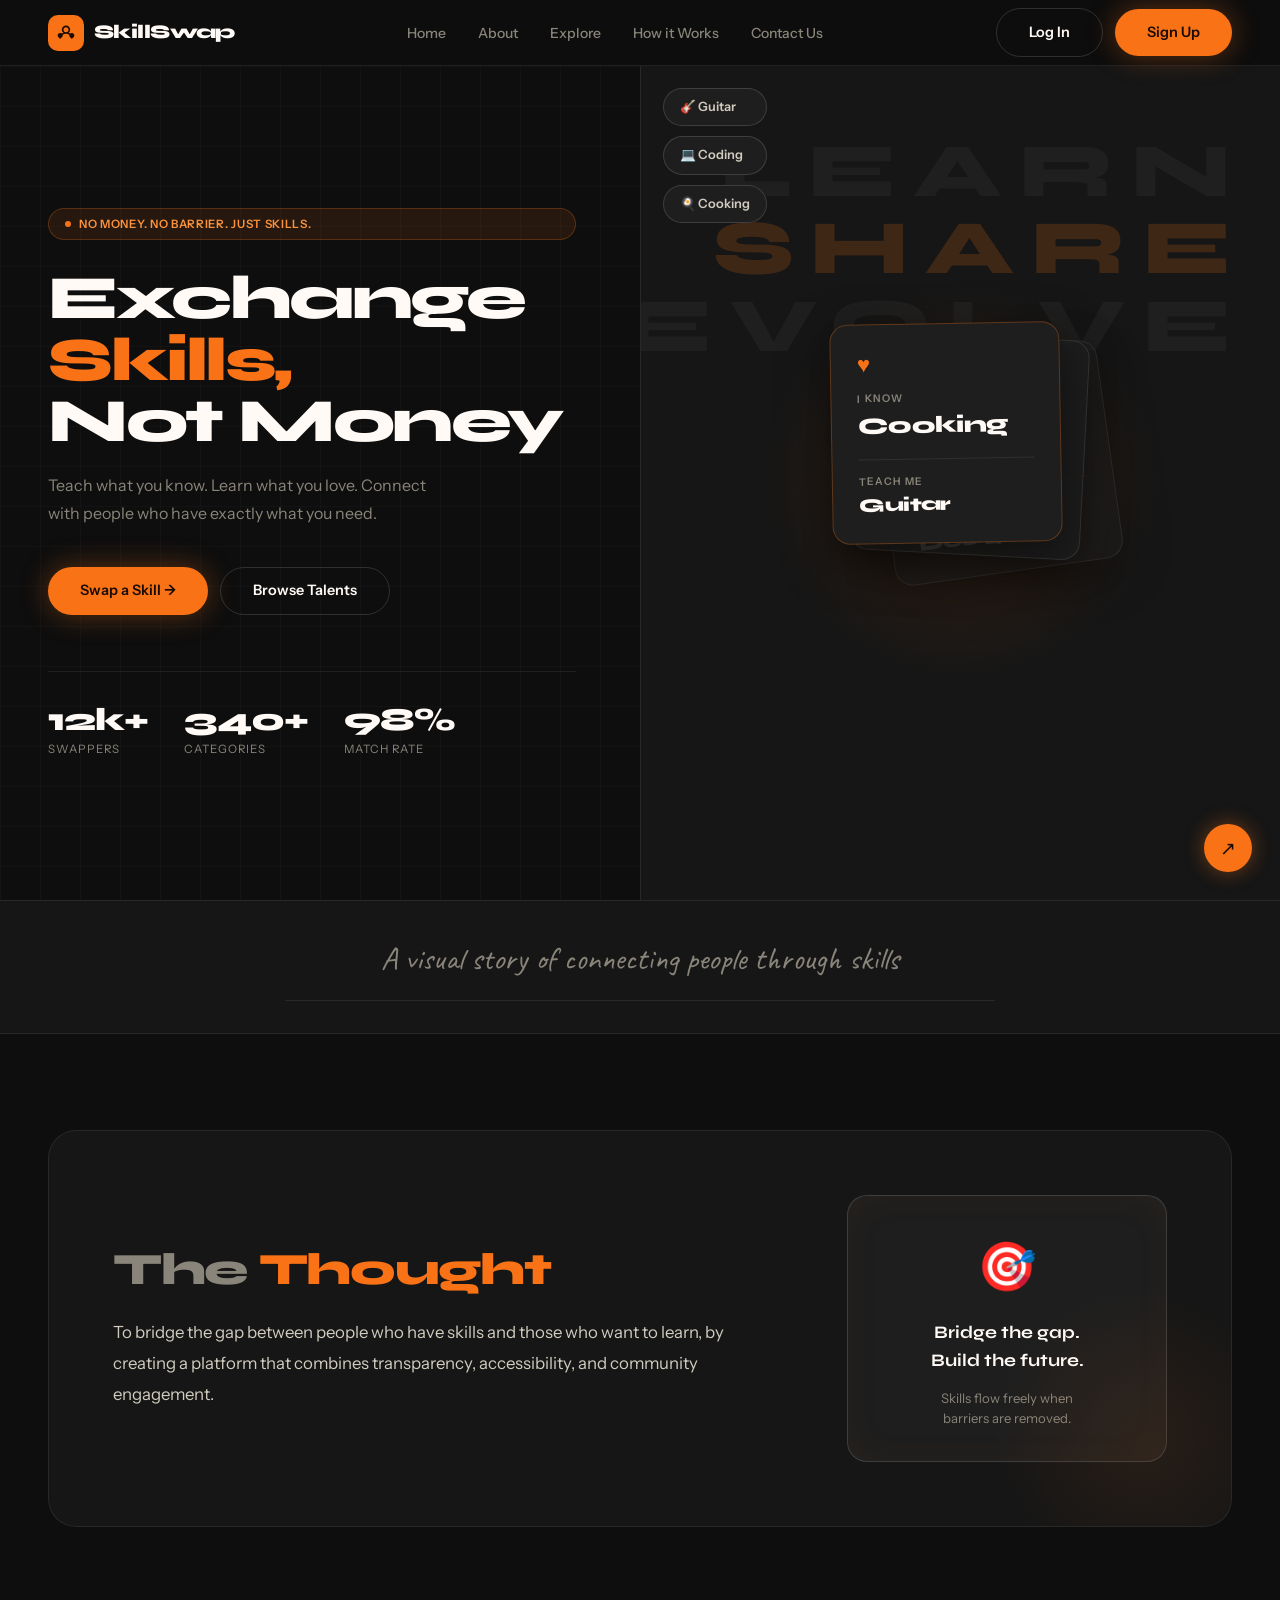
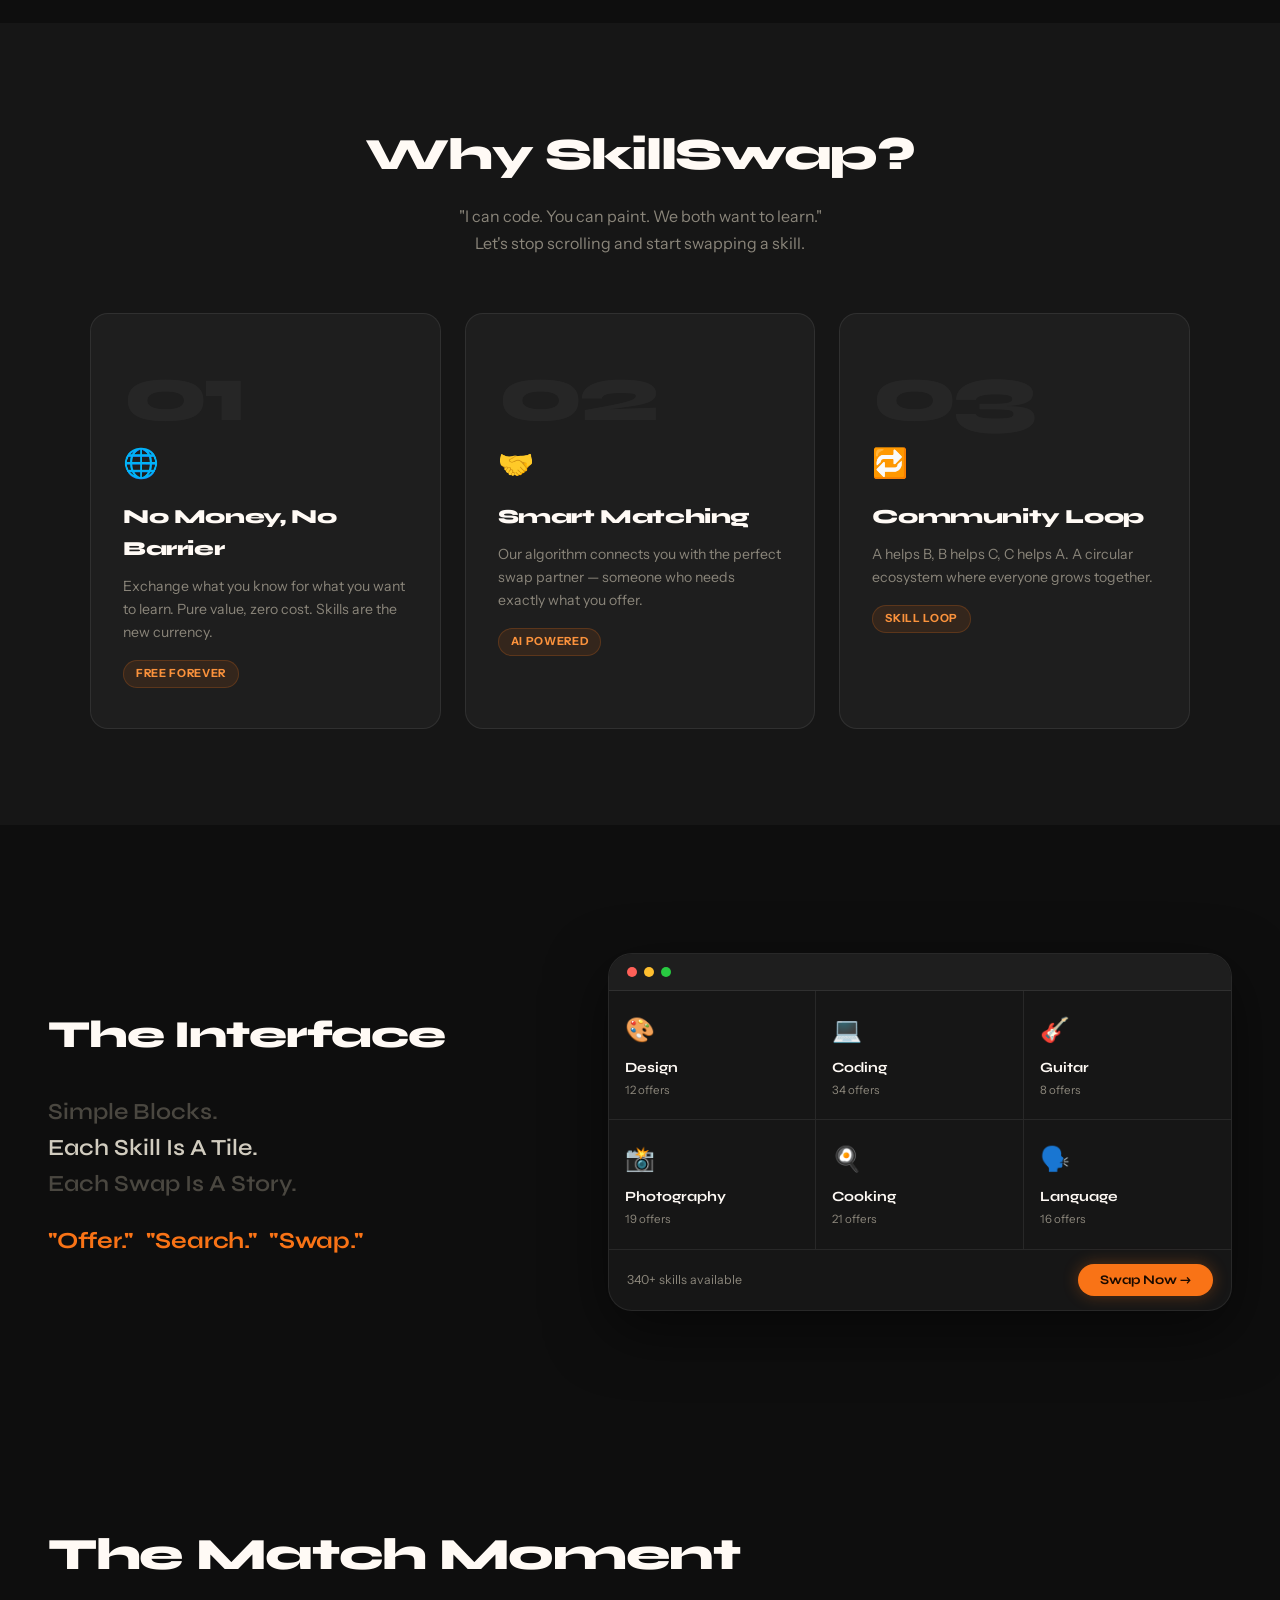
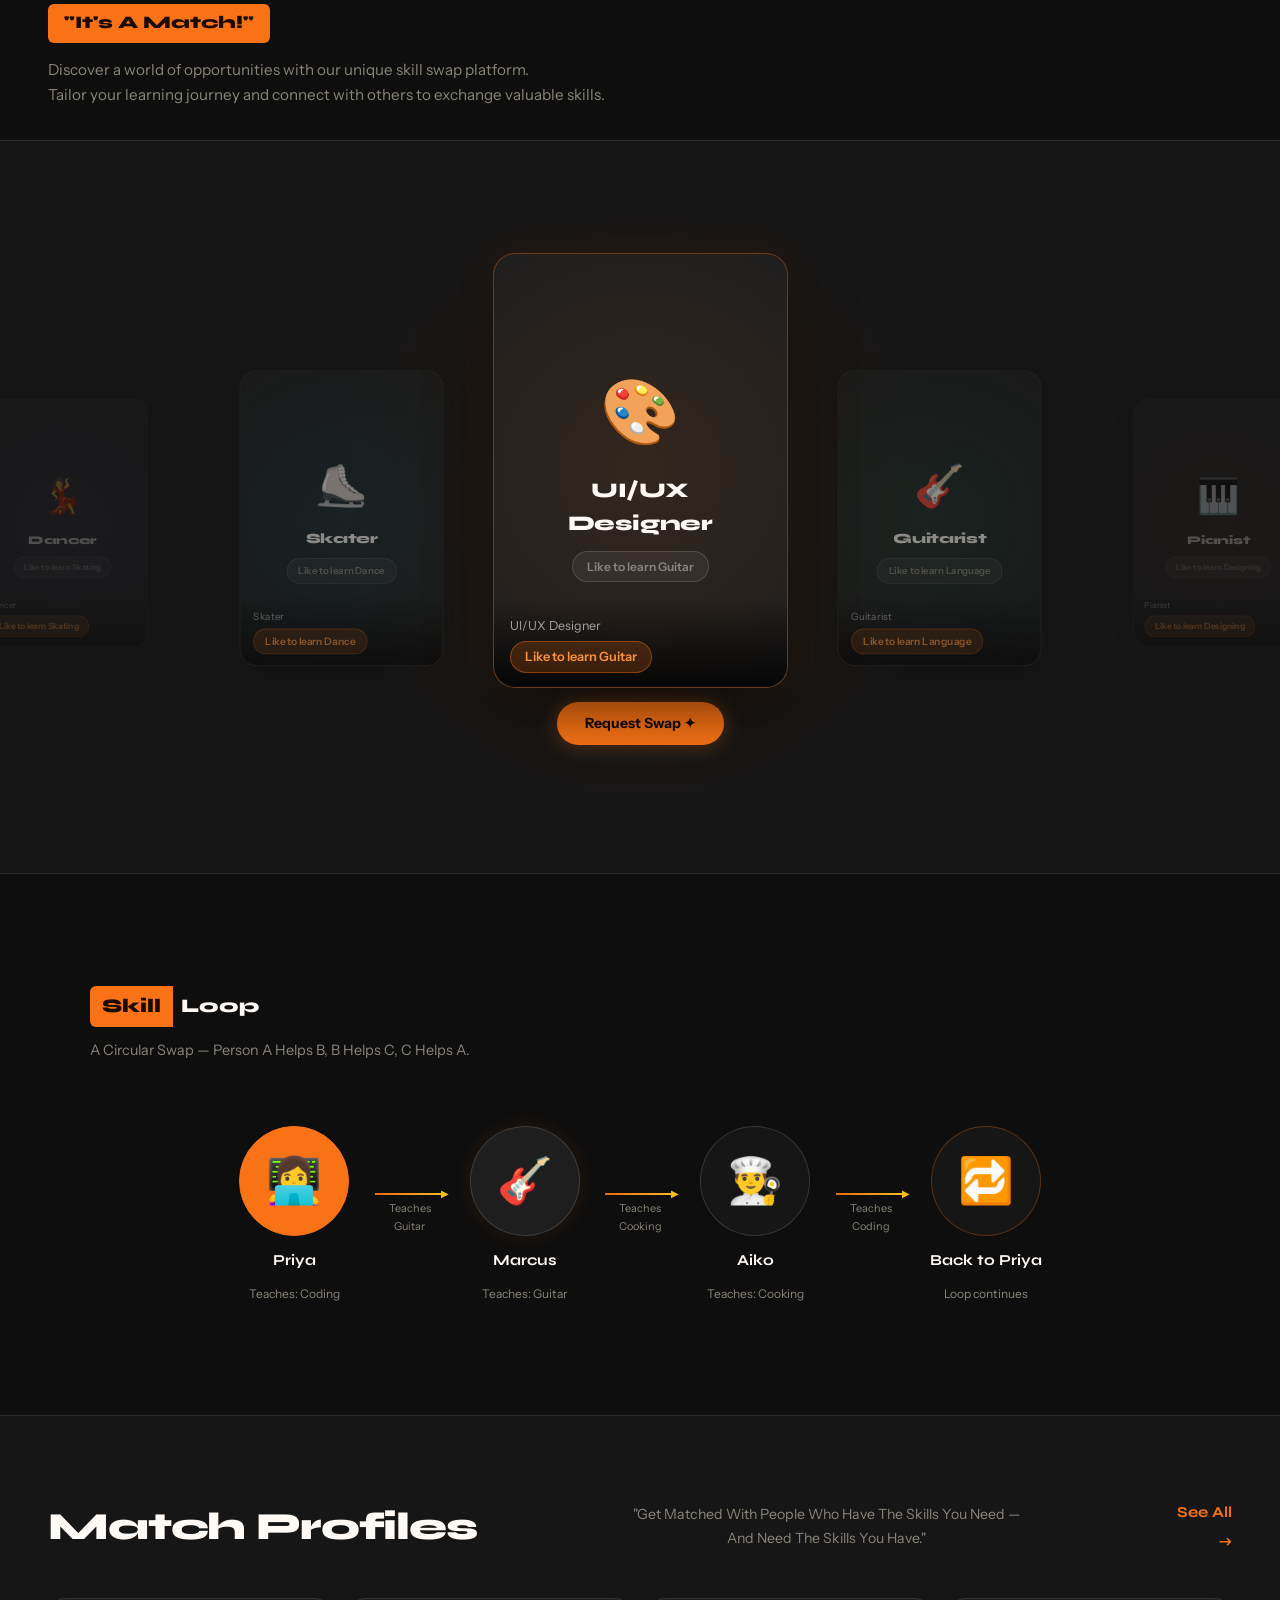
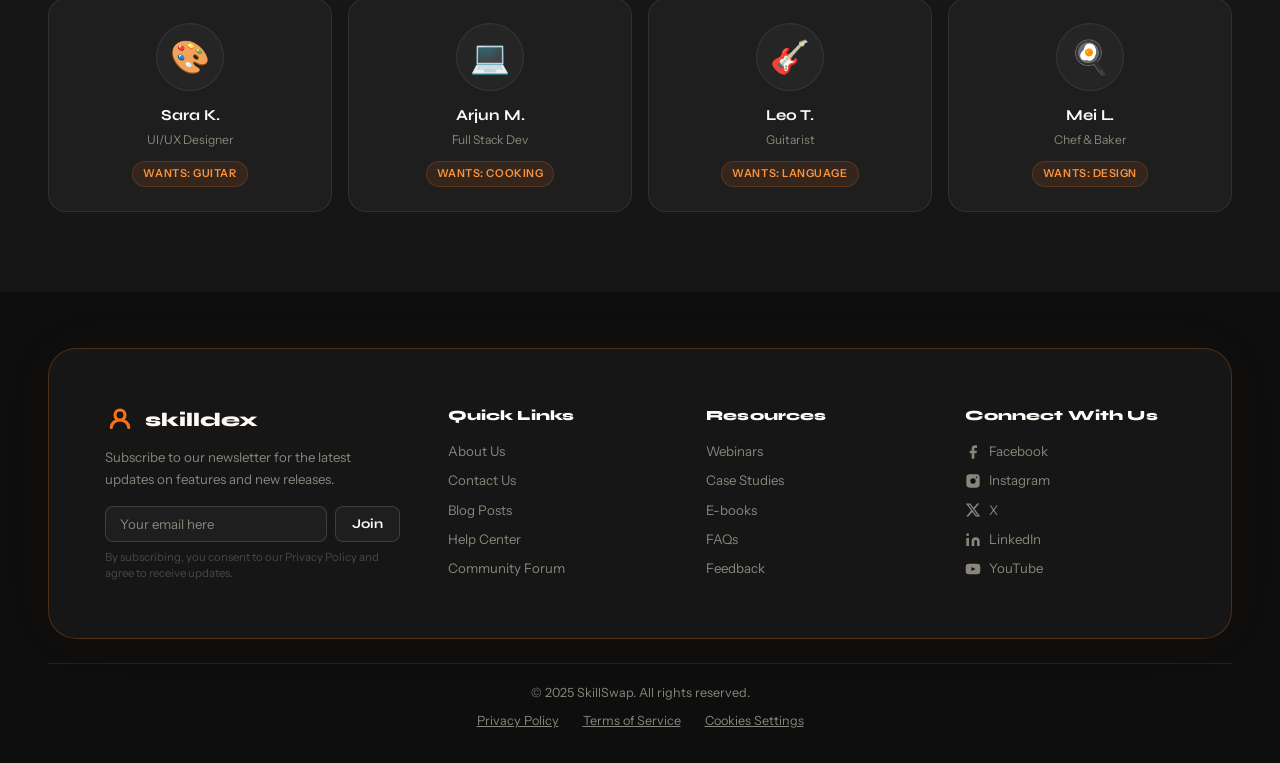
==== commit cfd9a4e4: "Added about and contact page" ====
--- a/index.html
+++ b/index.html
@@ -38,10 +38,10 @@
 
         <ul class="nav-links" id="navLinks">
             <li><a href="#">Home</a></li>
-            <li><a href="#">About</a></li>
+            <li><a href="">About</a></li>
             <li><a href="#">Explore</a></li>
             <li><a href="#">How it Works</a></li>
-            <li><a href="#">Contact</a></li>
+            <li><a href="#">Contact Us</a></li>
         </ul>
 
         <div class="nav-actions">
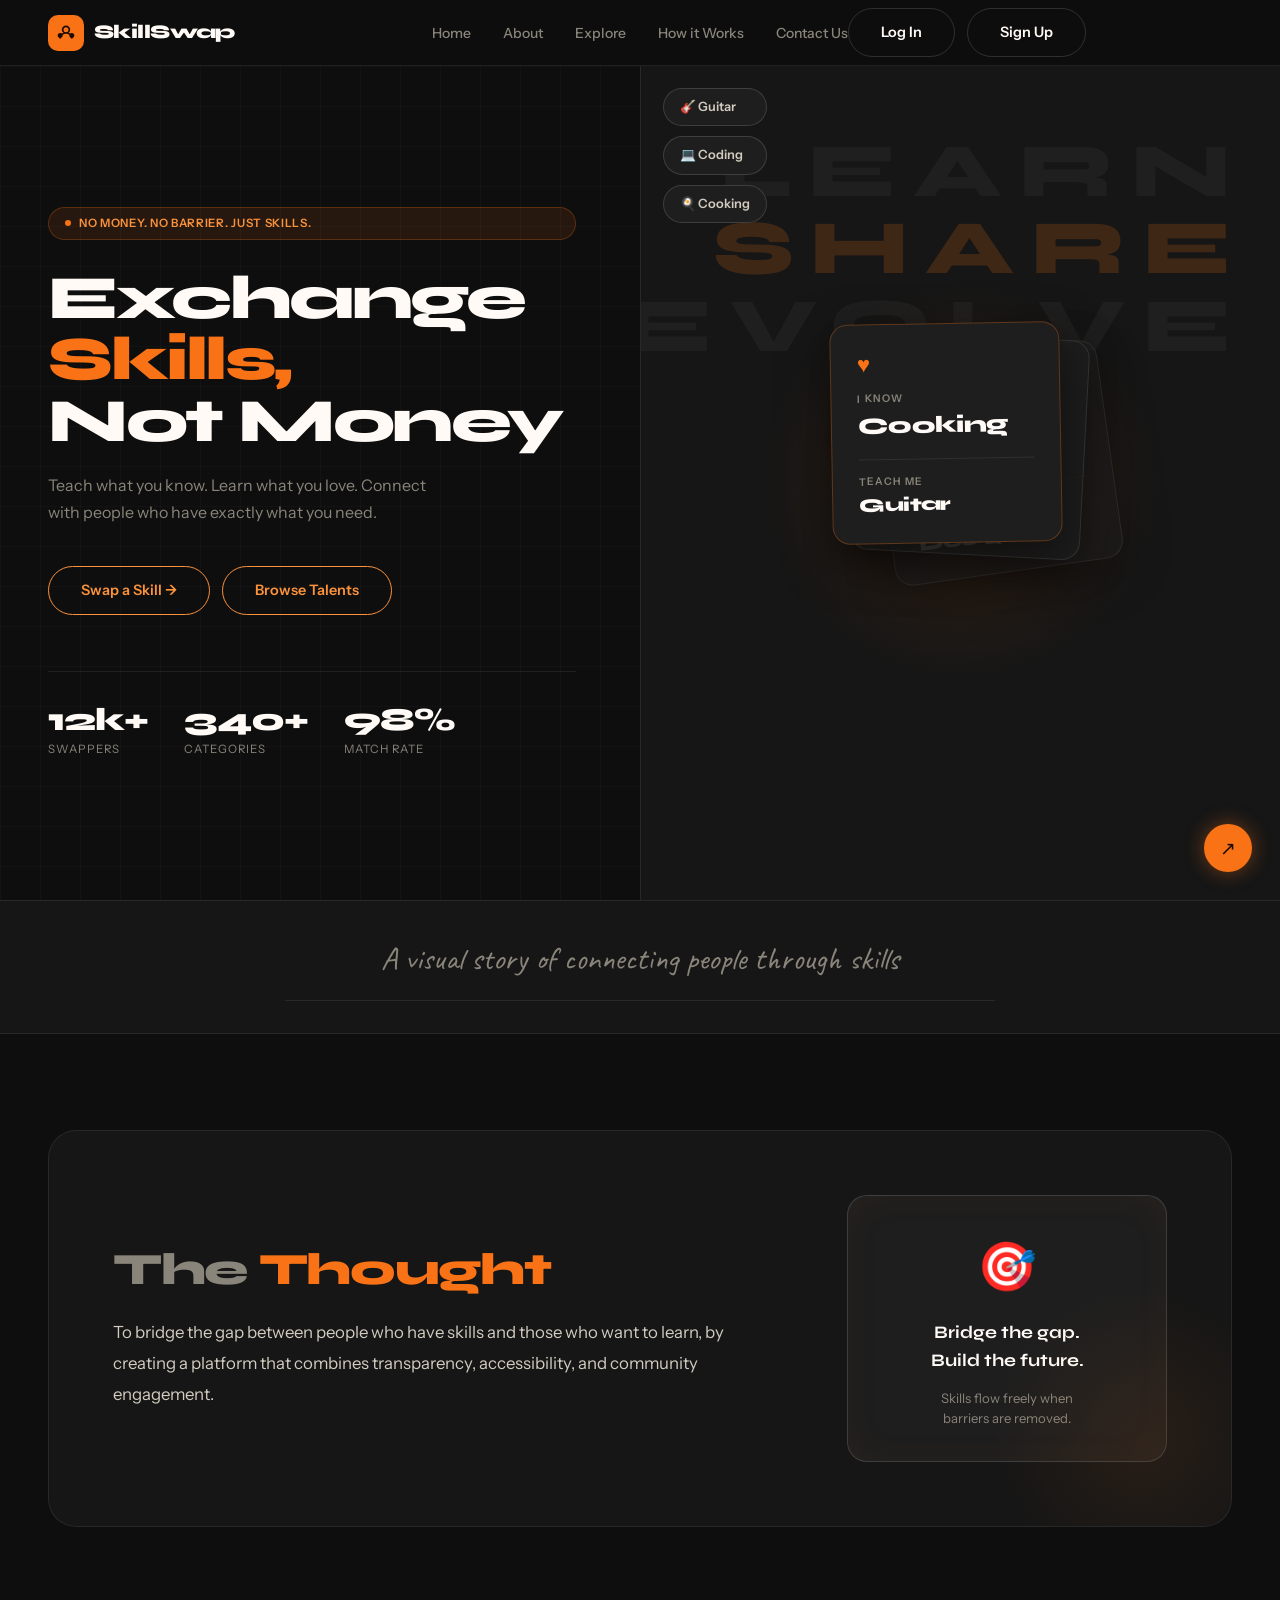
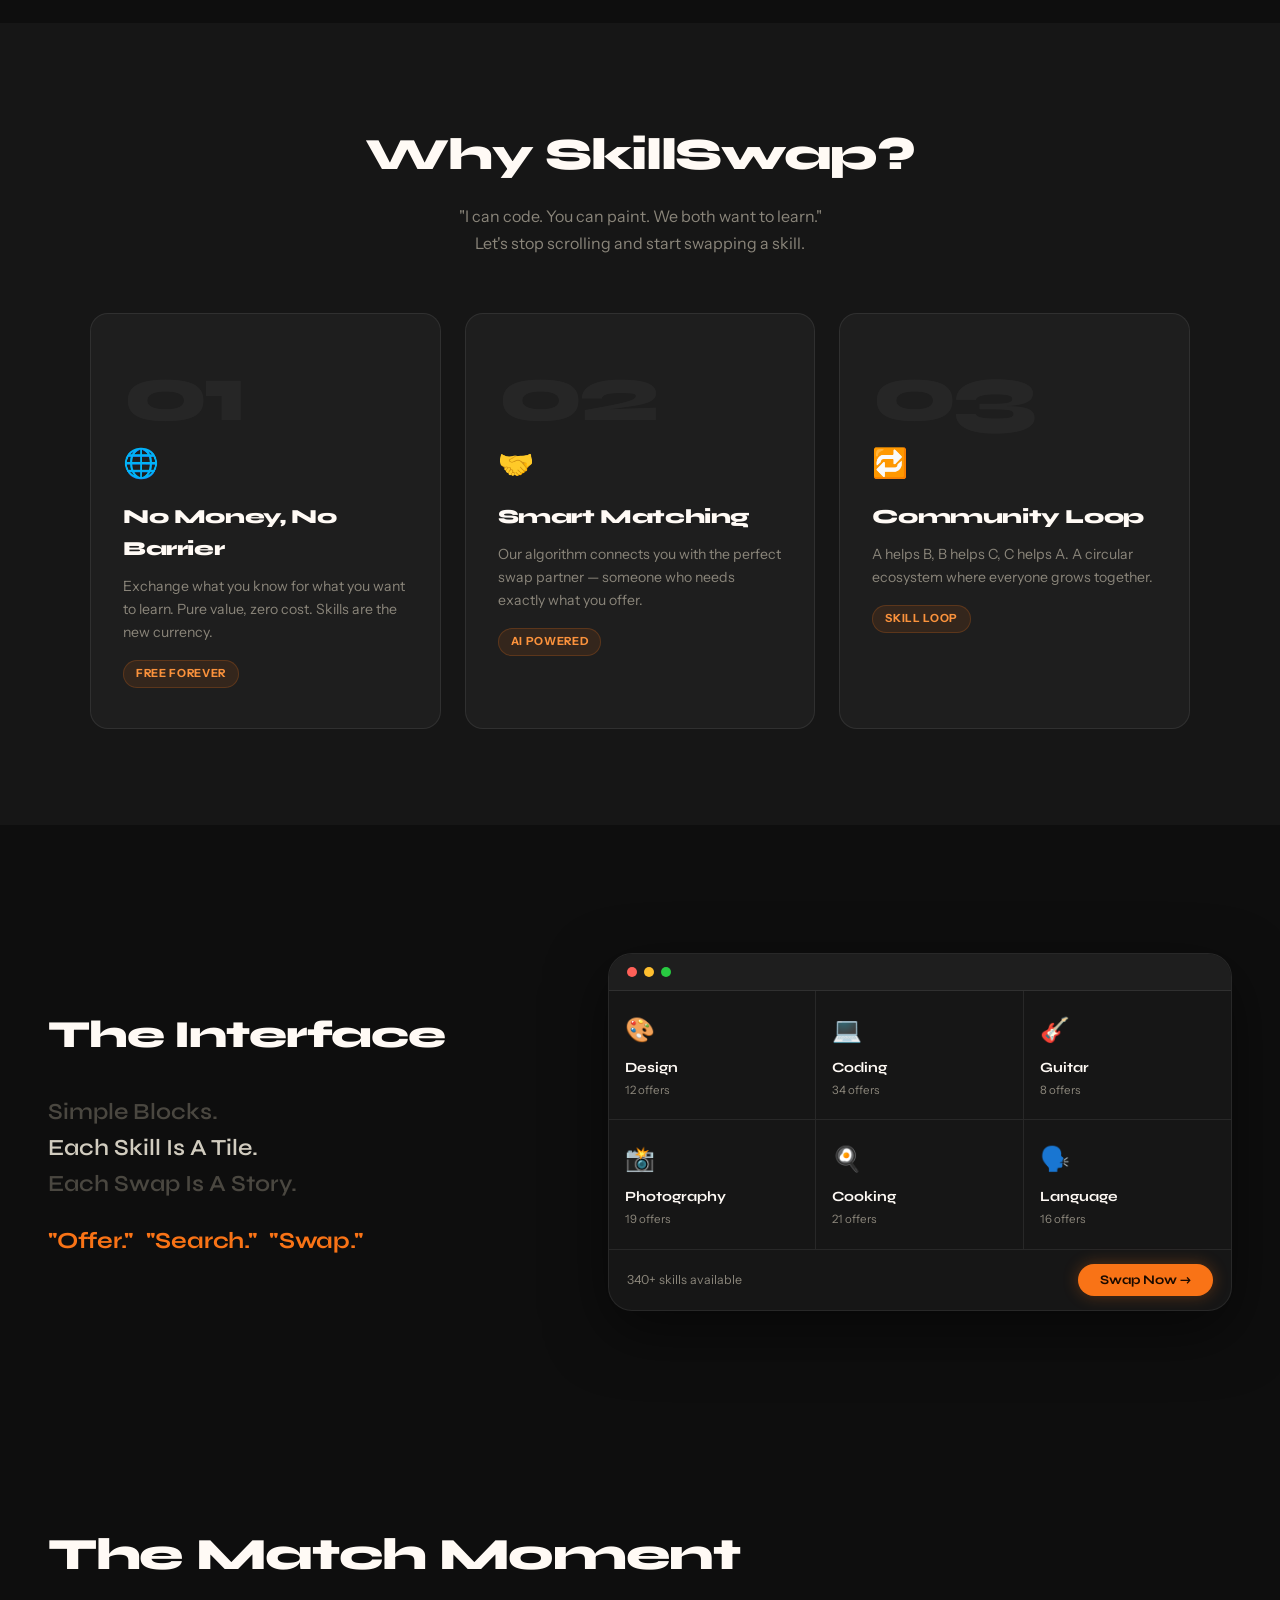
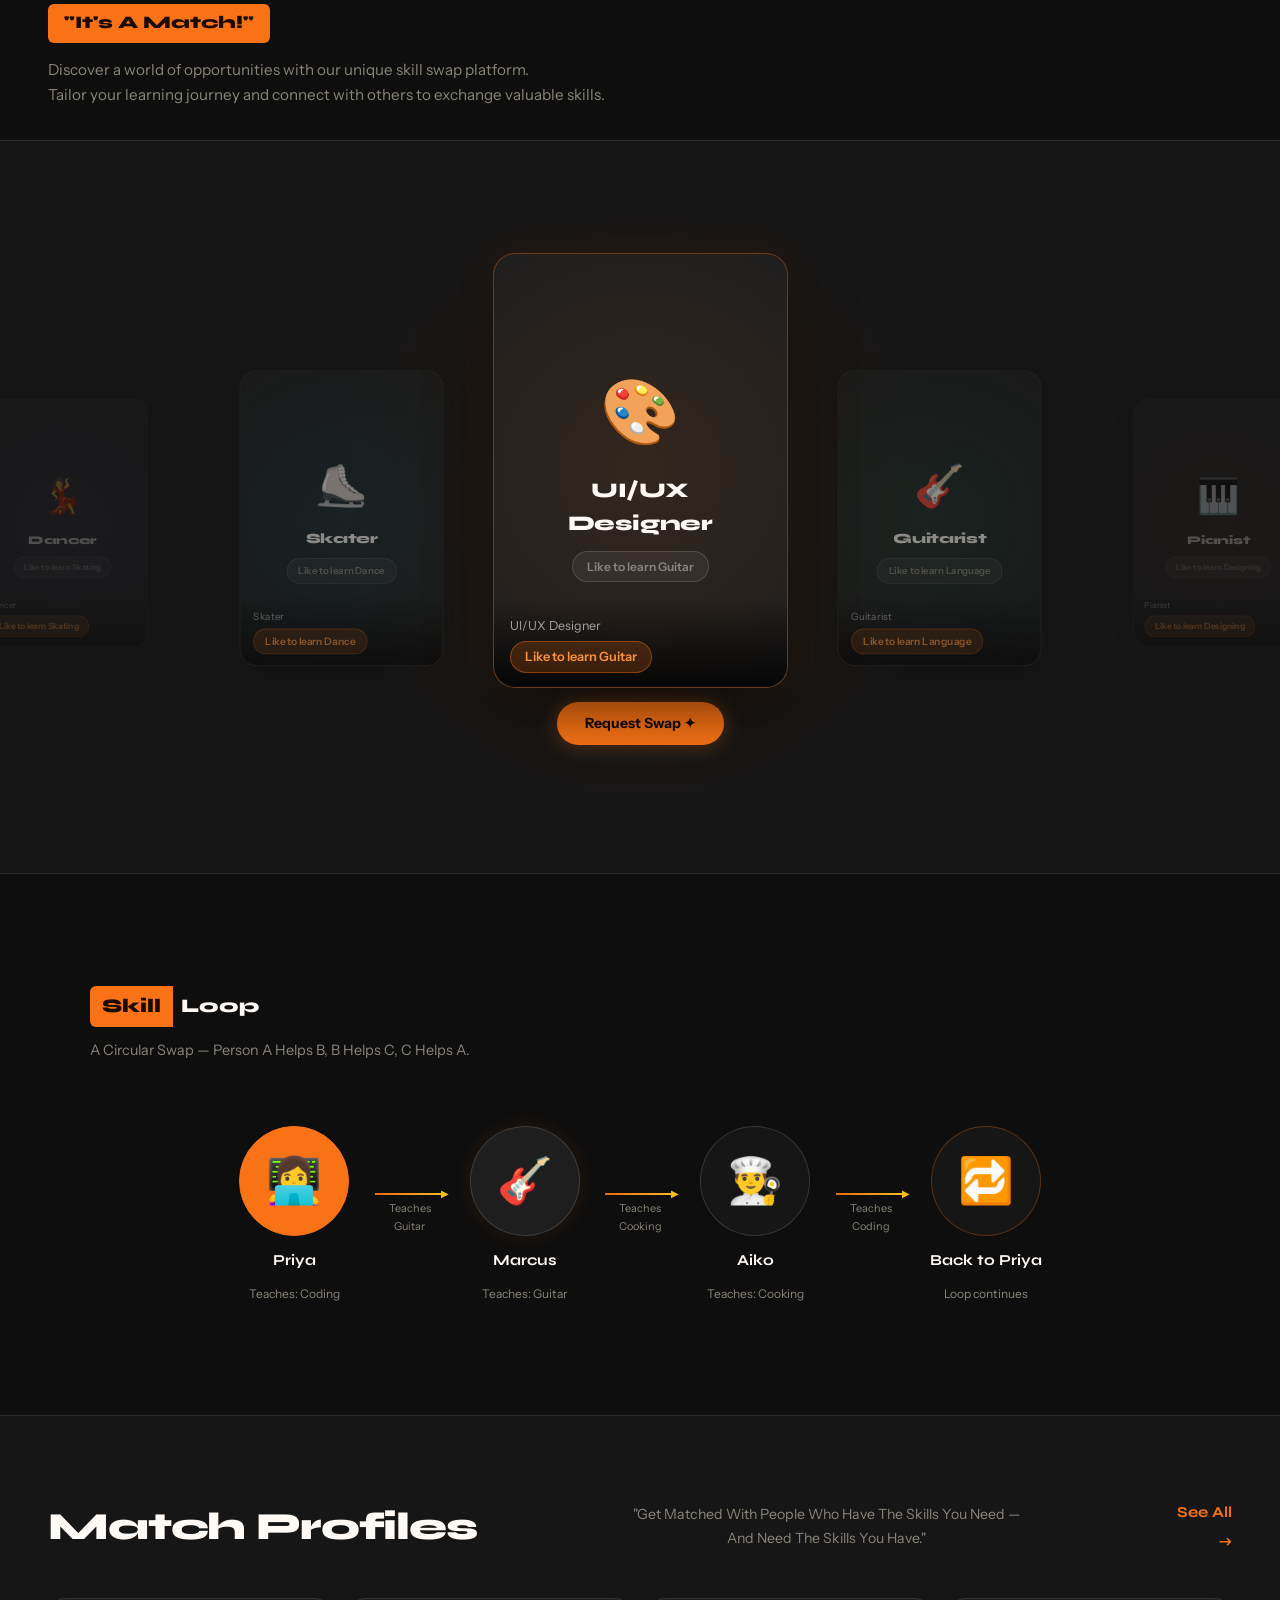
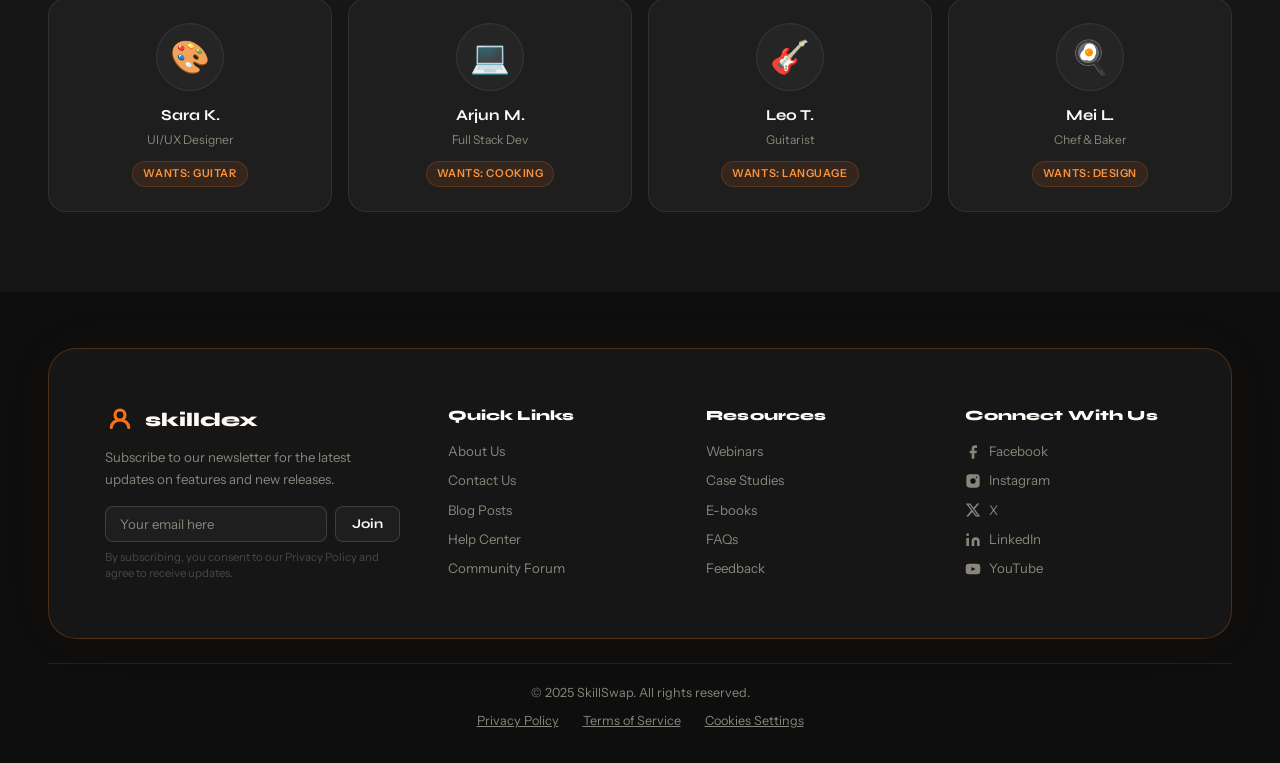
==== commit 6638990a: "Modified the nav bar" ====
--- a/index.html
+++ b/index.html
@@ -38,7 +38,7 @@
 
         <ul class="nav-links" id="navLinks">
             <li><a href="#">Home</a></li>
-            <li><a href="">About</a></li>
+            <li><a href="#">About</a></li>
             <li><a href="#">Explore</a></li>
             <li><a href="#">How it Works</a></li>
             <li><a href="#">Contact Us</a></li>
@@ -46,7 +46,7 @@
 
         <div class="nav-actions">
             <a href="login.html" class="btn btn-ghost">Log In</a>
-            <a href="signup.html" class="btn btn-flame">Sign Up</a>
+            <a href="signup.html" class="btn btn-ghost">Sign Up</a>
         </div>
 
         <button class="nav-toggle" id="navToggle">
@@ -72,7 +72,7 @@
             </p>
             <div class="hero-btns fade-up">
                 <a href="pages/home.html" class="btn btn-flame">Swap a Skill →</a>
-                <a href="pages/explore.html" class="btn btn-ghost">Browse Talents</a>
+                <a href="pages/explore.html" class="btn btn-flame">Browse Talents</a>
             </div>
             <div class="hero-stats fade-up">
                 <div>
@@ -568,6 +568,32 @@
     <!-- JavaScript -->
     <script src="js/main.js"></script>
 
+    <style>
+        /* Nav ghost buttons — orange border glow on hover */
+        .nav-actions .btn-ghost:hover {
+            background: transparent;
+            border-color: var(--flame);
+            color: var(--flame-lt);
+            box-shadow: 0 0 16px rgba(249, 115, 22, 0.35);
+        }
+
+        /* Both hero buttons — outline style, fill orange on hover */
+        .hero-btns a {
+            background: transparent !important;
+            color: var(--flame-lt) !important;
+            border: 1px solid var(--flame-lt) !important;
+            box-shadow: none !important;
+        }
+
+        .hero-btns a:hover {
+            background: var(--flame) !important;
+            color: #1a0a00 !important;
+            border-color: var(--flame) !important;
+            box-shadow: 0 0 40px rgba(249, 115, 22, 0.5) !important;
+            transform: translateY(-2px);
+        }
+    </style>
+
 </body>
 
 </html>
--- a/css/components.css
+++ b/css/components.css
@@ -40,9 +40,10 @@
 }
 
 .btn-ghost:hover {
-    background: var(--bg3);
+    background: transparent;
     border-color: var(--flame);
     color: var(--flame-lt);
+    box-shadow: 0 0 16px rgba(249, 115, 22, 0.3);
 }
 
 
@@ -56,9 +57,13 @@
     border-bottom: 1px solid var(--border);
     padding: 0 3rem;
     height: 66px;
-    display: flex;
-    align-items: center;
-    justify-content: space-between;
+    display: grid;
+    grid-template-columns: 1fr auto 1fr;
+    align-items: center;
+}
+
+.navbar .nav-right {
+    justify-content: flex-end;
 }
 
 .logo-wrap {
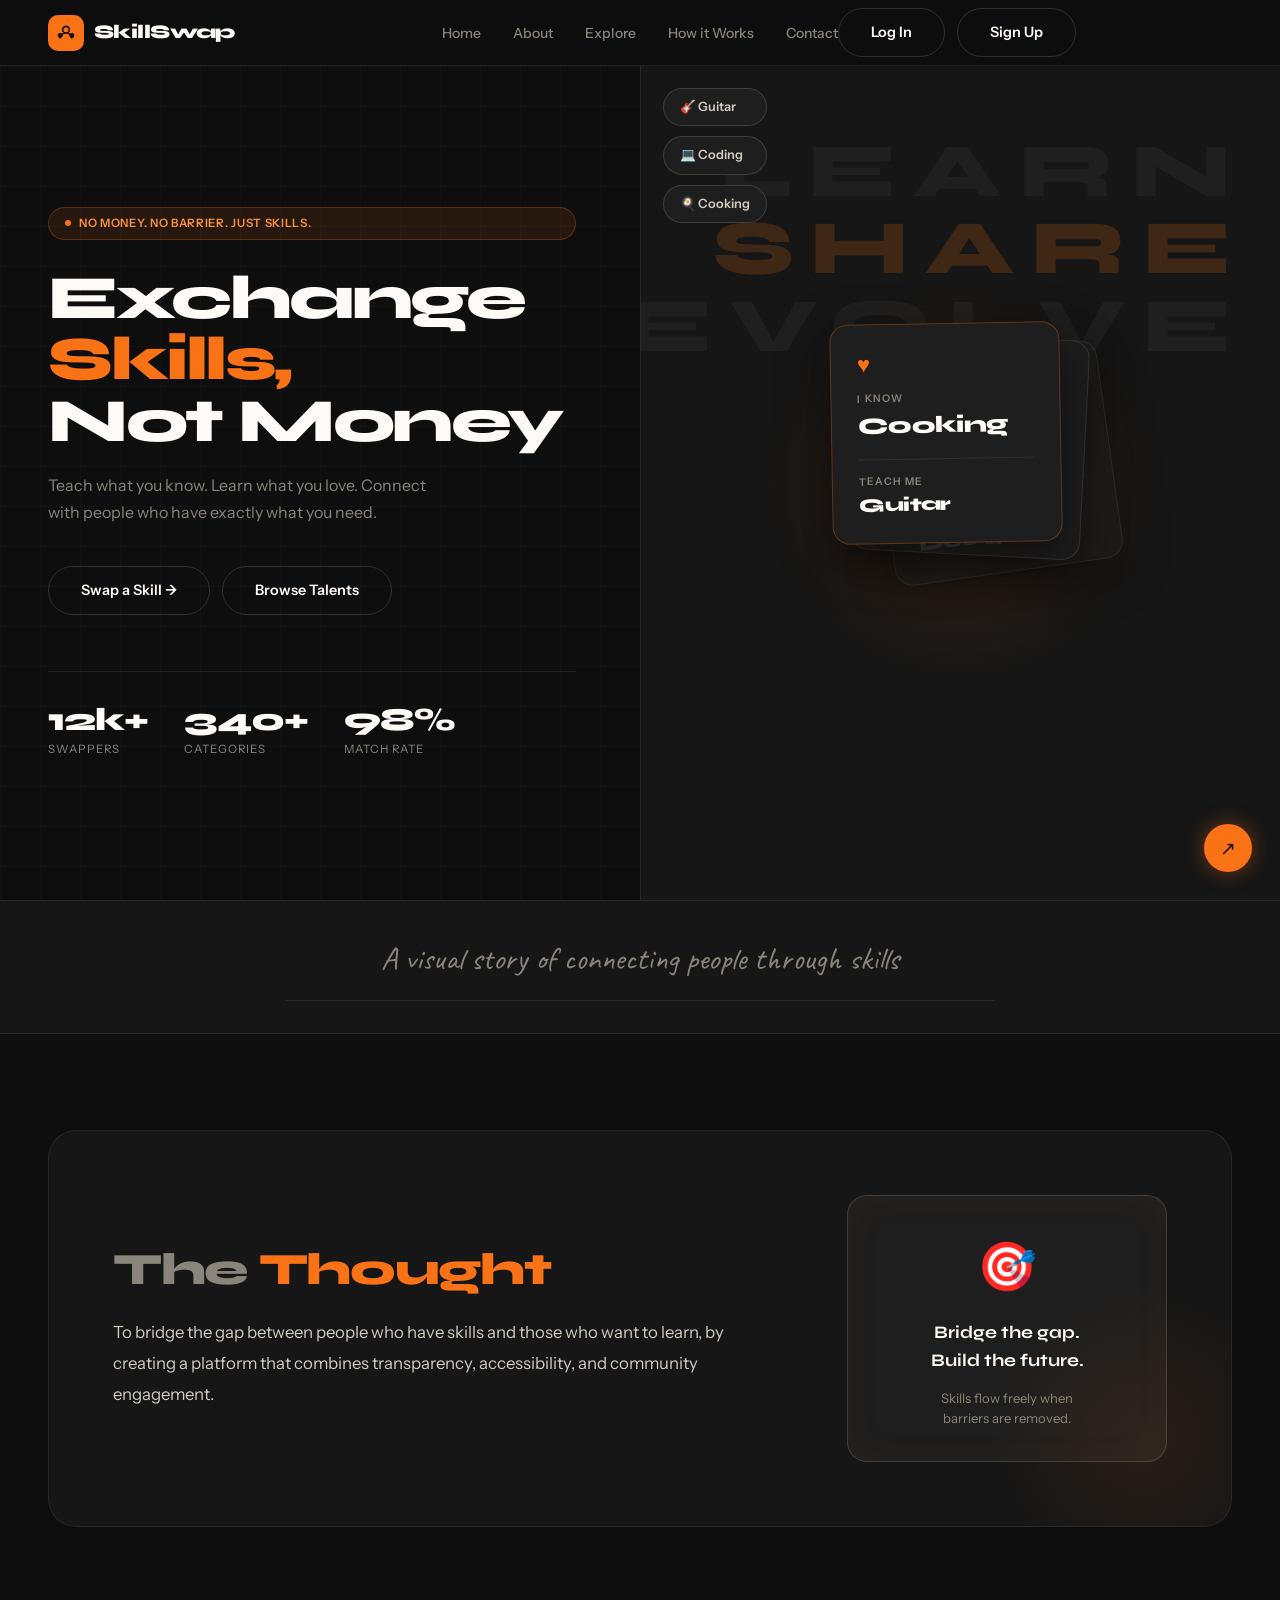
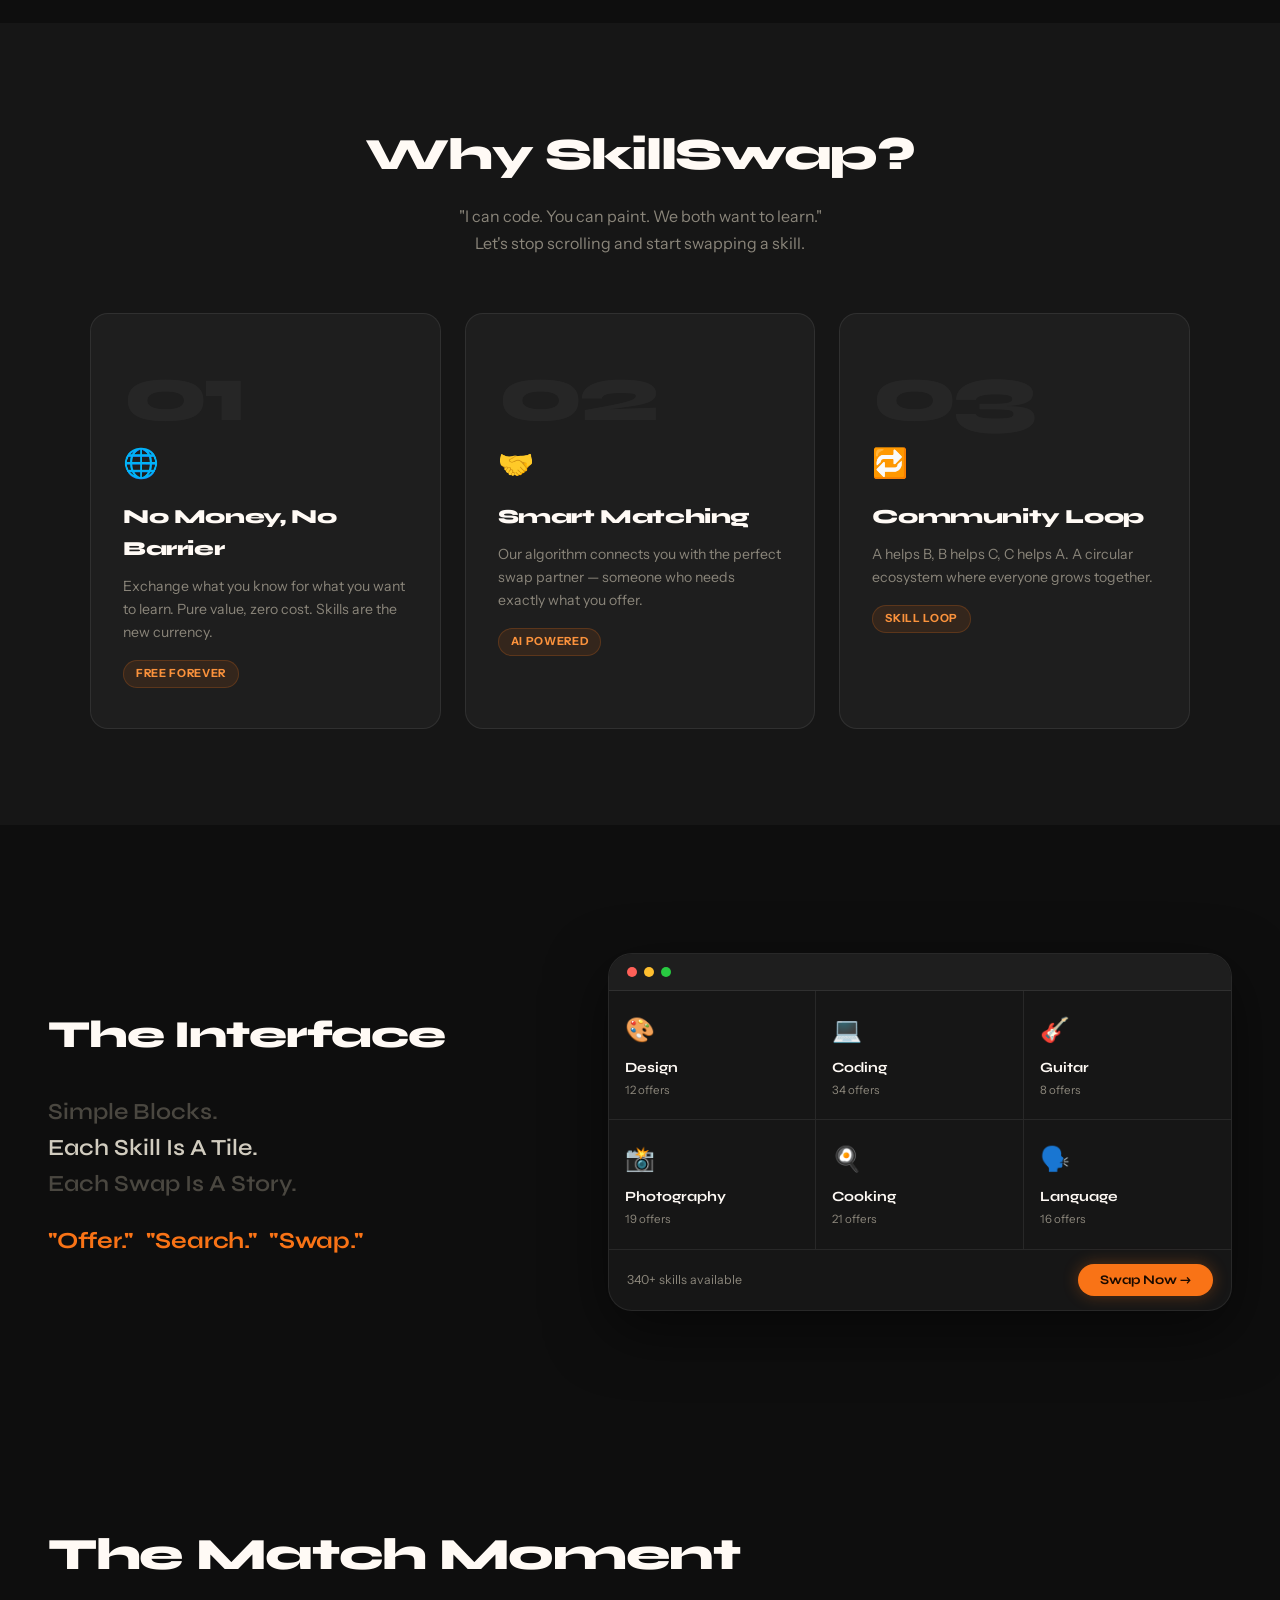
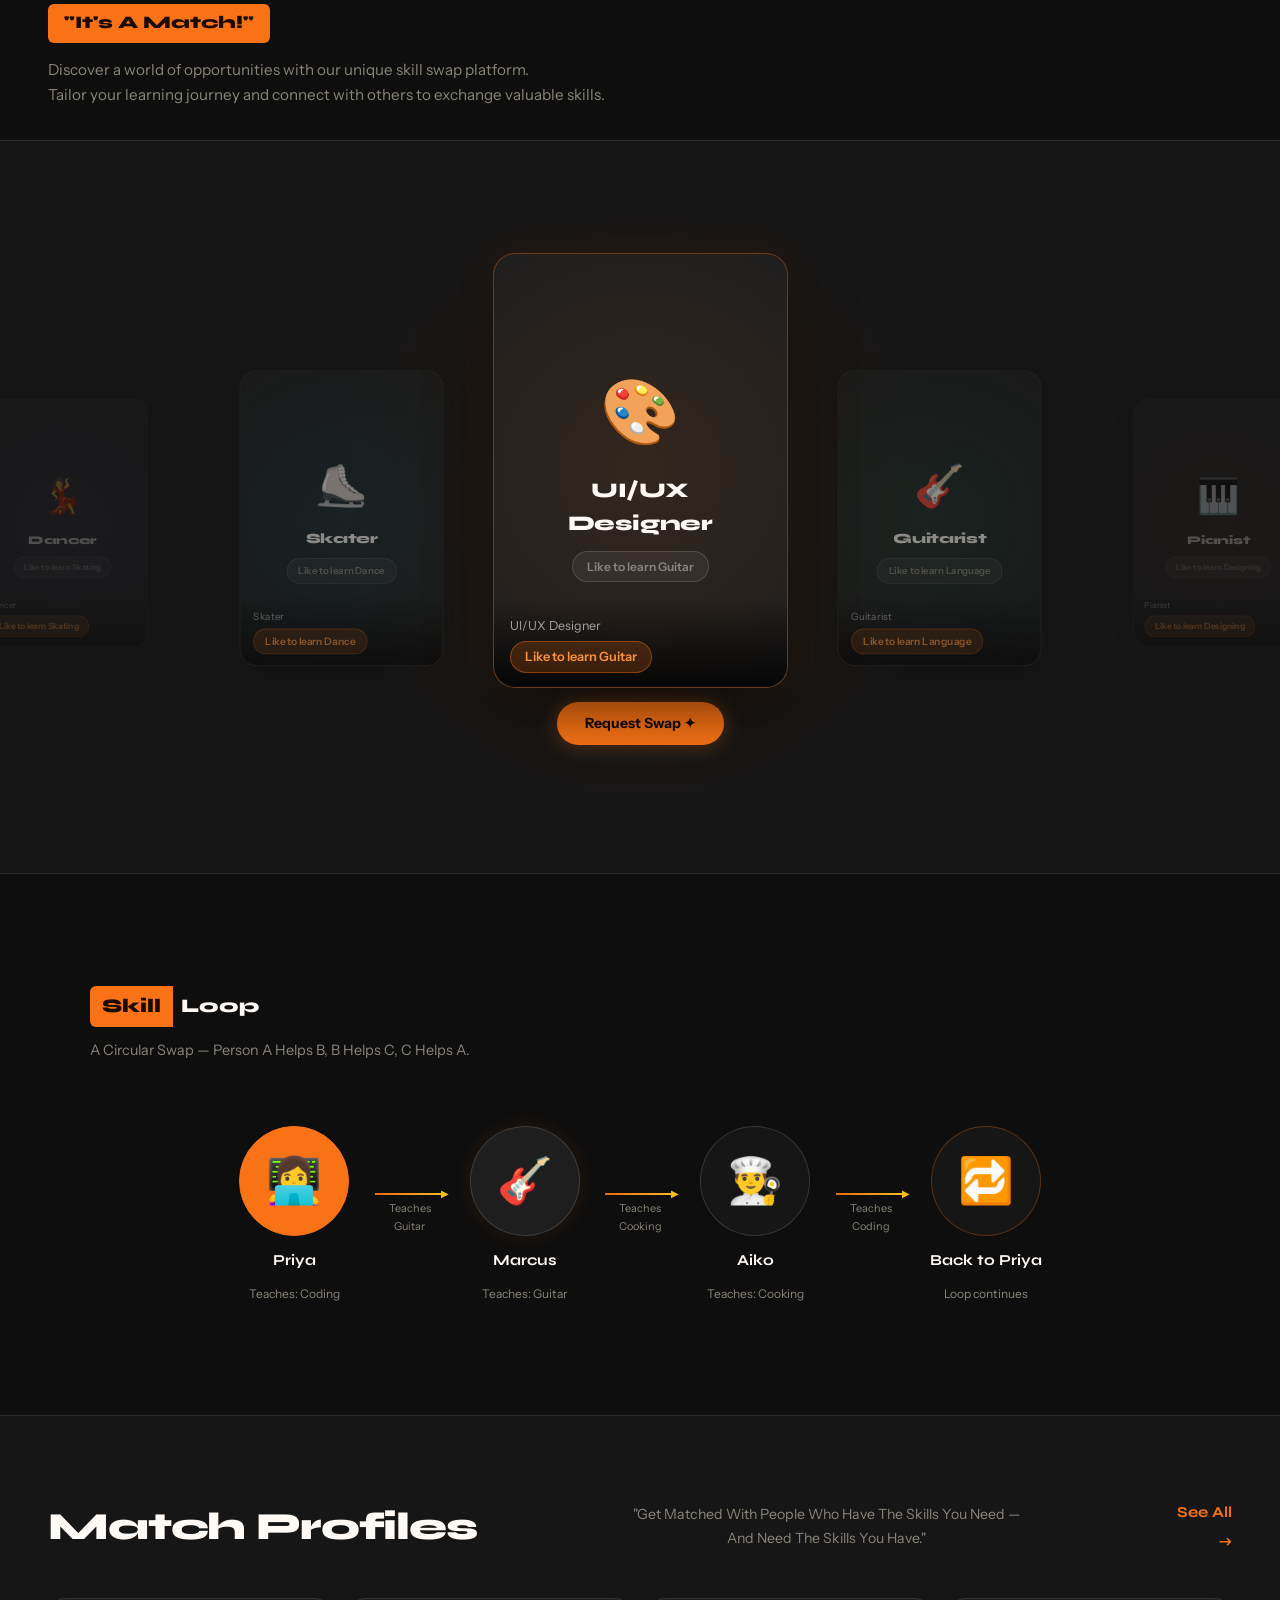
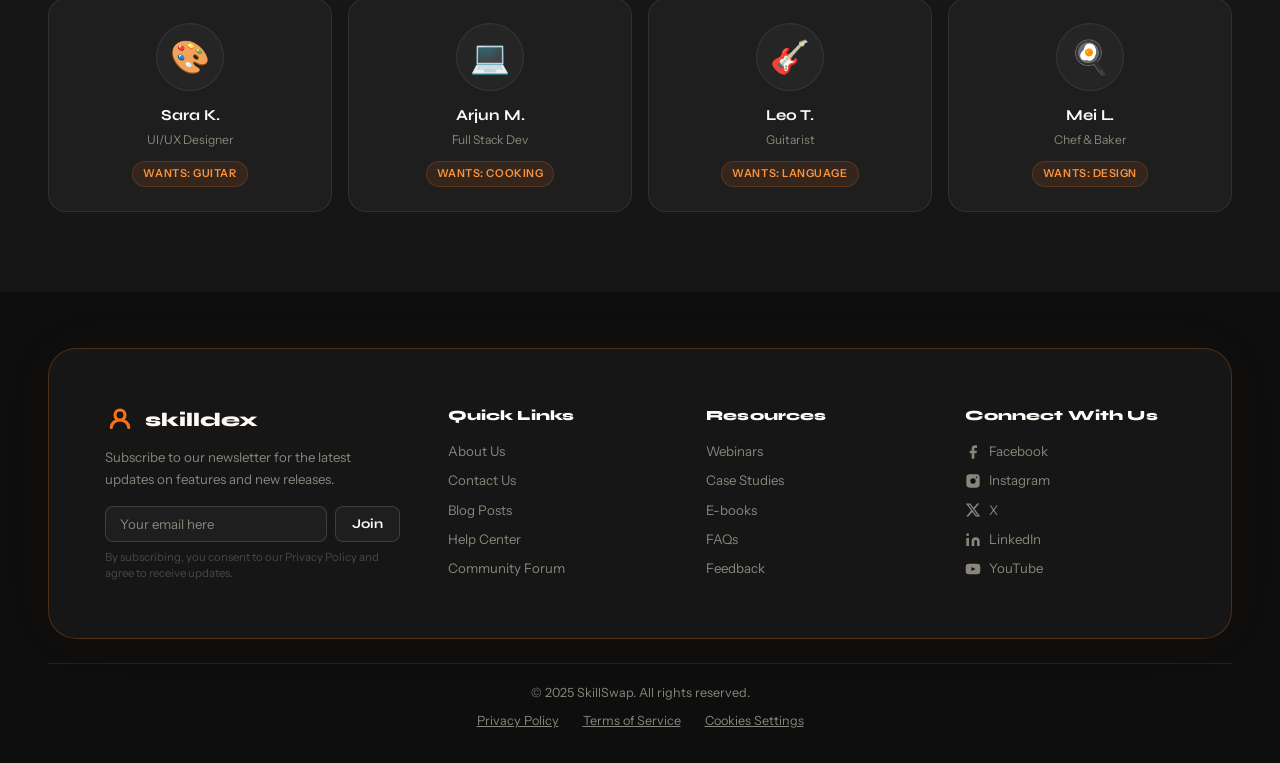
==== commit 9a22d04a: "Modified login and signup" ====
--- a/index.html
+++ b/index.html
@@ -41,7 +41,7 @@
             <li><a href="#">About</a></li>
             <li><a href="#">Explore</a></li>
             <li><a href="#">How it Works</a></li>
-            <li><a href="#">Contact Us</a></li>
+            <li><a href="#">Contact</a></li>
         </ul>
 
         <div class="nav-actions">
@@ -577,19 +577,19 @@
             box-shadow: 0 0 16px rgba(249, 115, 22, 0.35);
         }
 
-        /* Both hero buttons — outline style, fill orange on hover */
+        /* Both hero buttons — ghost style, orange border glow on hover */
         .hero-btns a {
             background: transparent !important;
-            color: var(--flame-lt) !important;
-            border: 1px solid var(--flame-lt) !important;
+            color: var(--ink) !important;
+            border: 1px solid var(--border2) !important;
             box-shadow: none !important;
         }
 
         .hero-btns a:hover {
-            background: var(--flame) !important;
-            color: #1a0a00 !important;
+            background: transparent !important;
+            color: var(--flame-lt) !important;
             border-color: var(--flame) !important;
-            box-shadow: 0 0 40px rgba(249, 115, 22, 0.5) !important;
+            box-shadow: 0 0 16px rgba(249, 115, 22, 0.3) !important;
             transform: translateY(-2px);
         }
     </style>
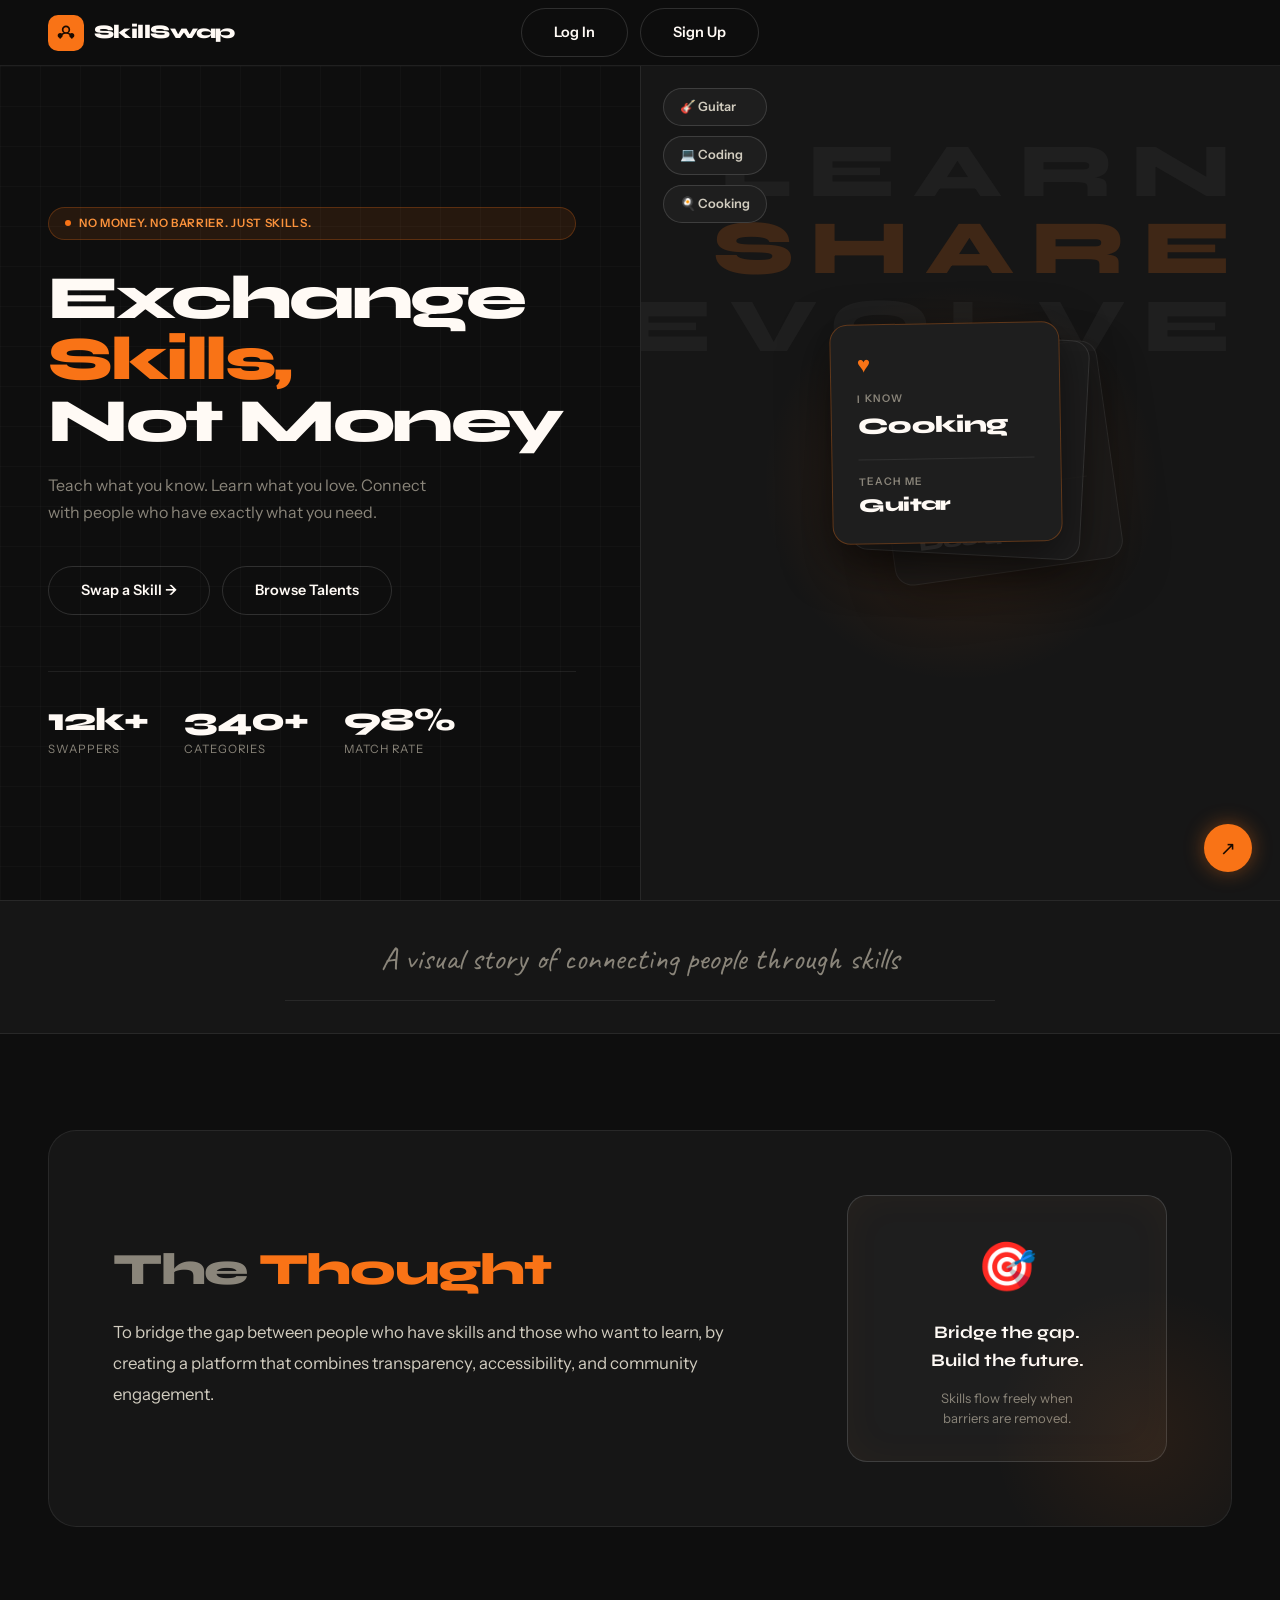
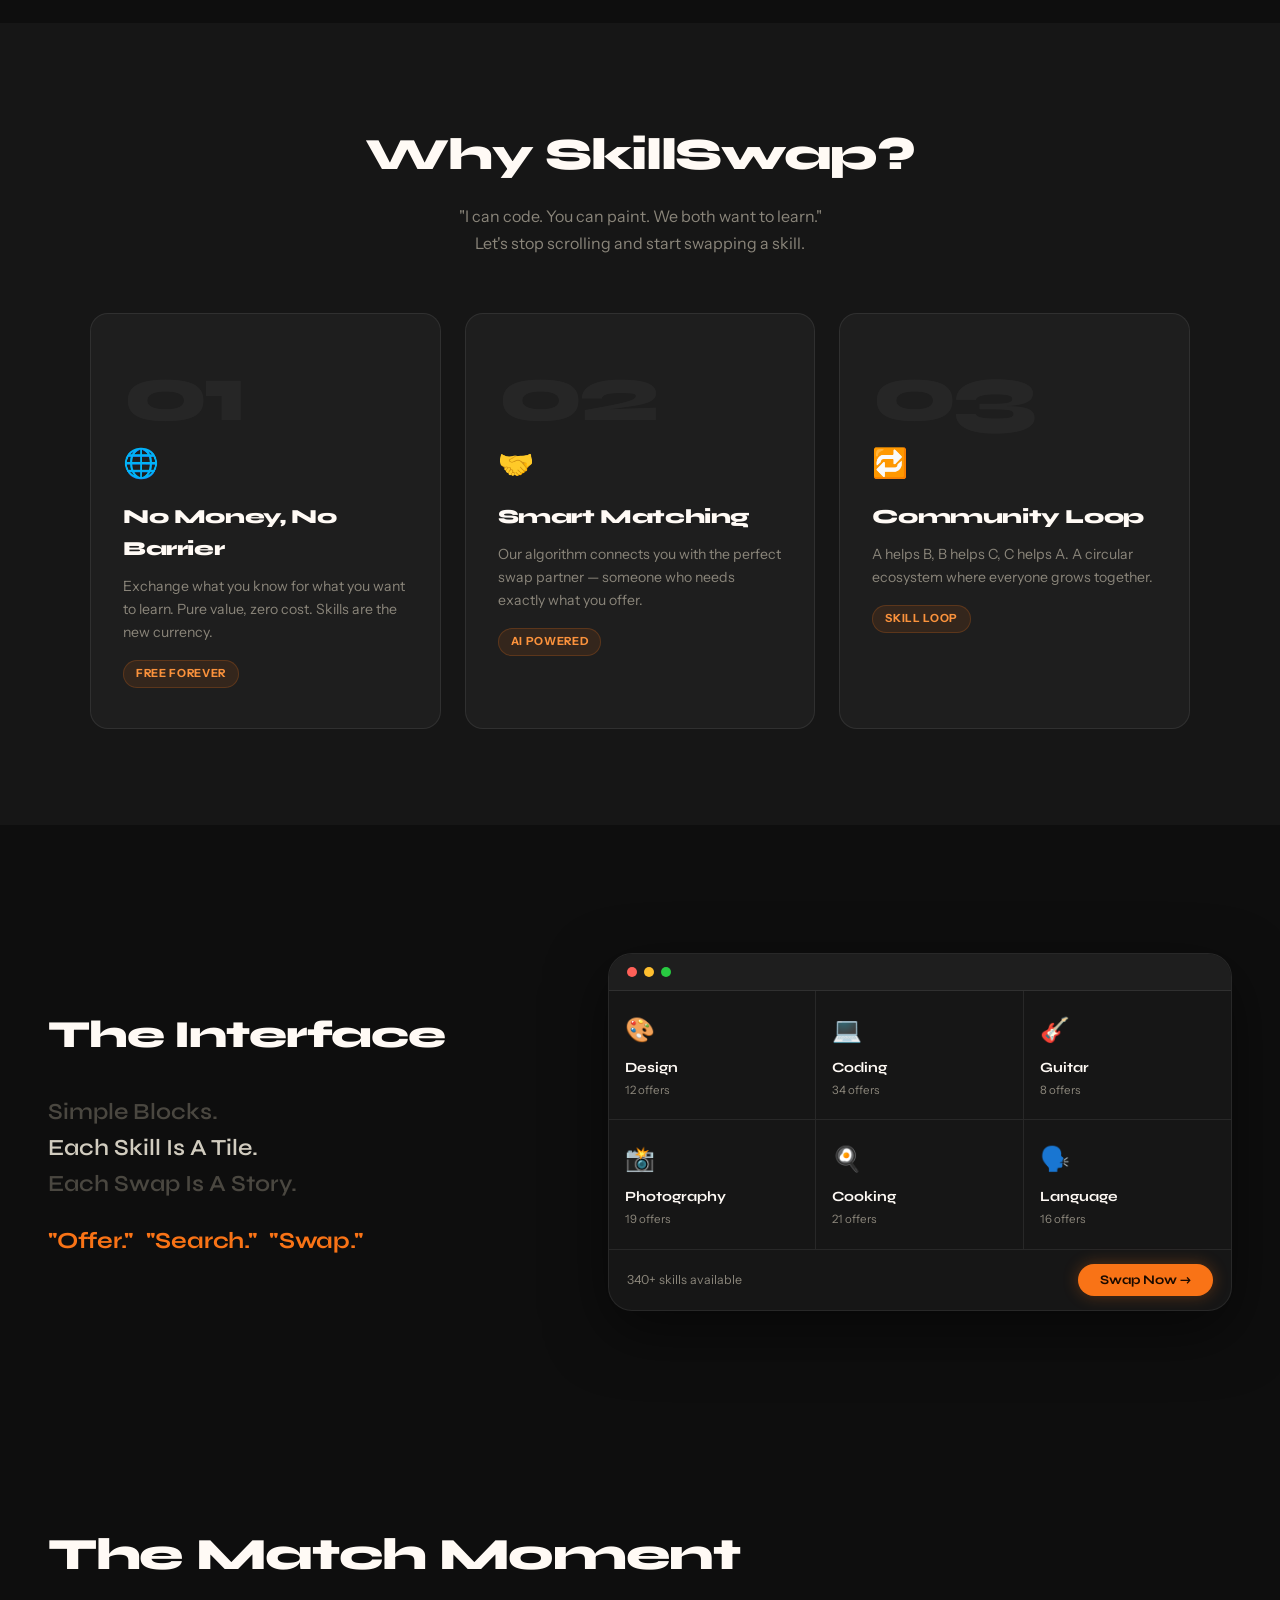
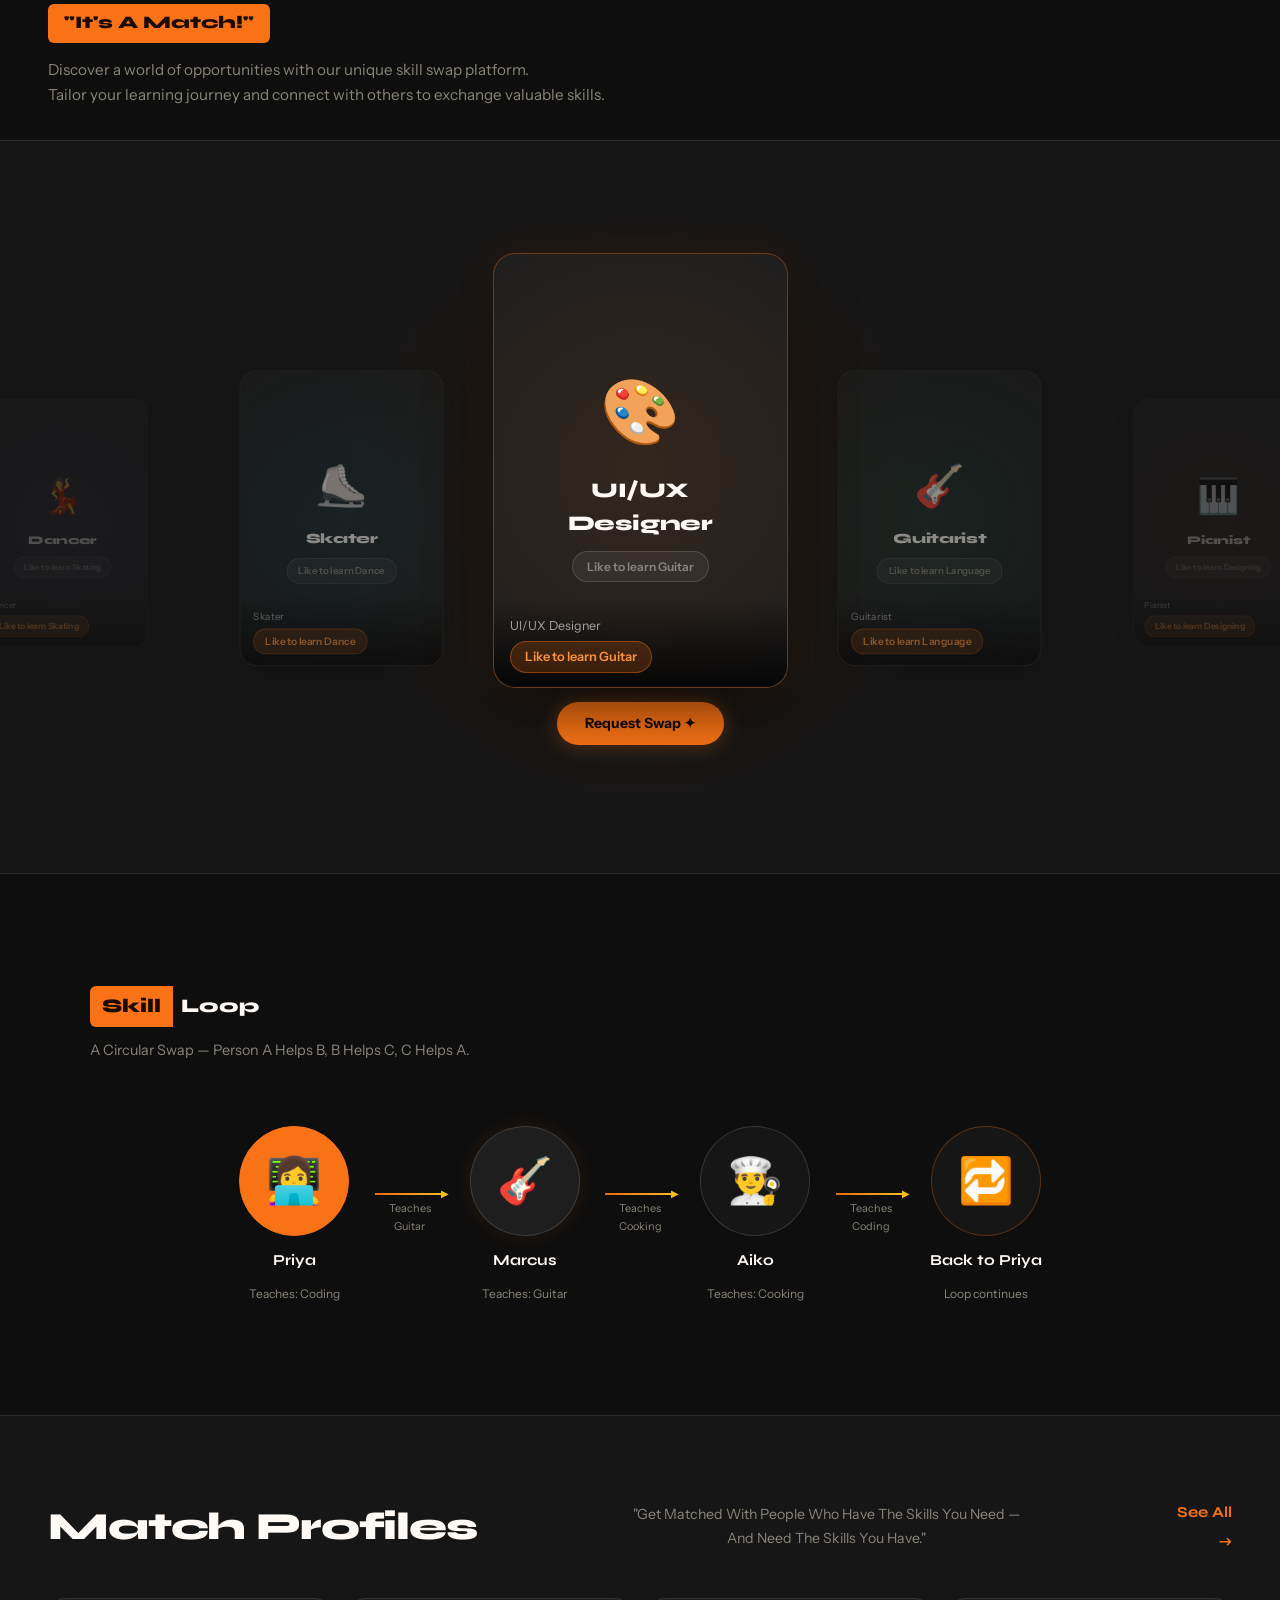
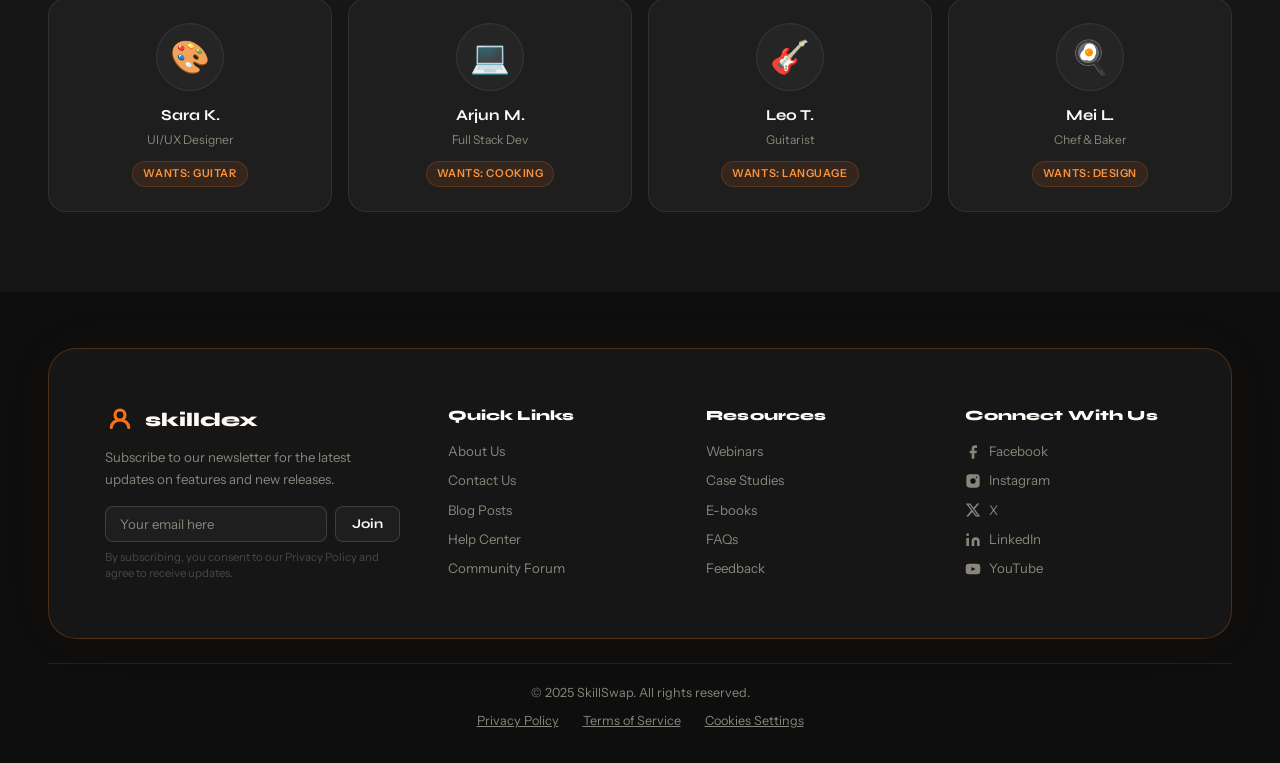
==== commit 5ee71ba9: "Modified login and signup" ====
--- a/index.html
+++ b/index.html
@@ -35,14 +35,14 @@
             </div>
             <span class="logo-name">SkillSwap</span>
         </div>
-
+        <!-- 
         <ul class="nav-links" id="navLinks">
             <li><a href="#">Home</a></li>
             <li><a href="#">About</a></li>
             <li><a href="#">Explore</a></li>
             <li><a href="#">How it Works</a></li>
             <li><a href="#">Contact</a></li>
-        </ul>
+        </ul> -->
 
         <div class="nav-actions">
             <a href="login.html" class="btn btn-ghost">Log In</a>
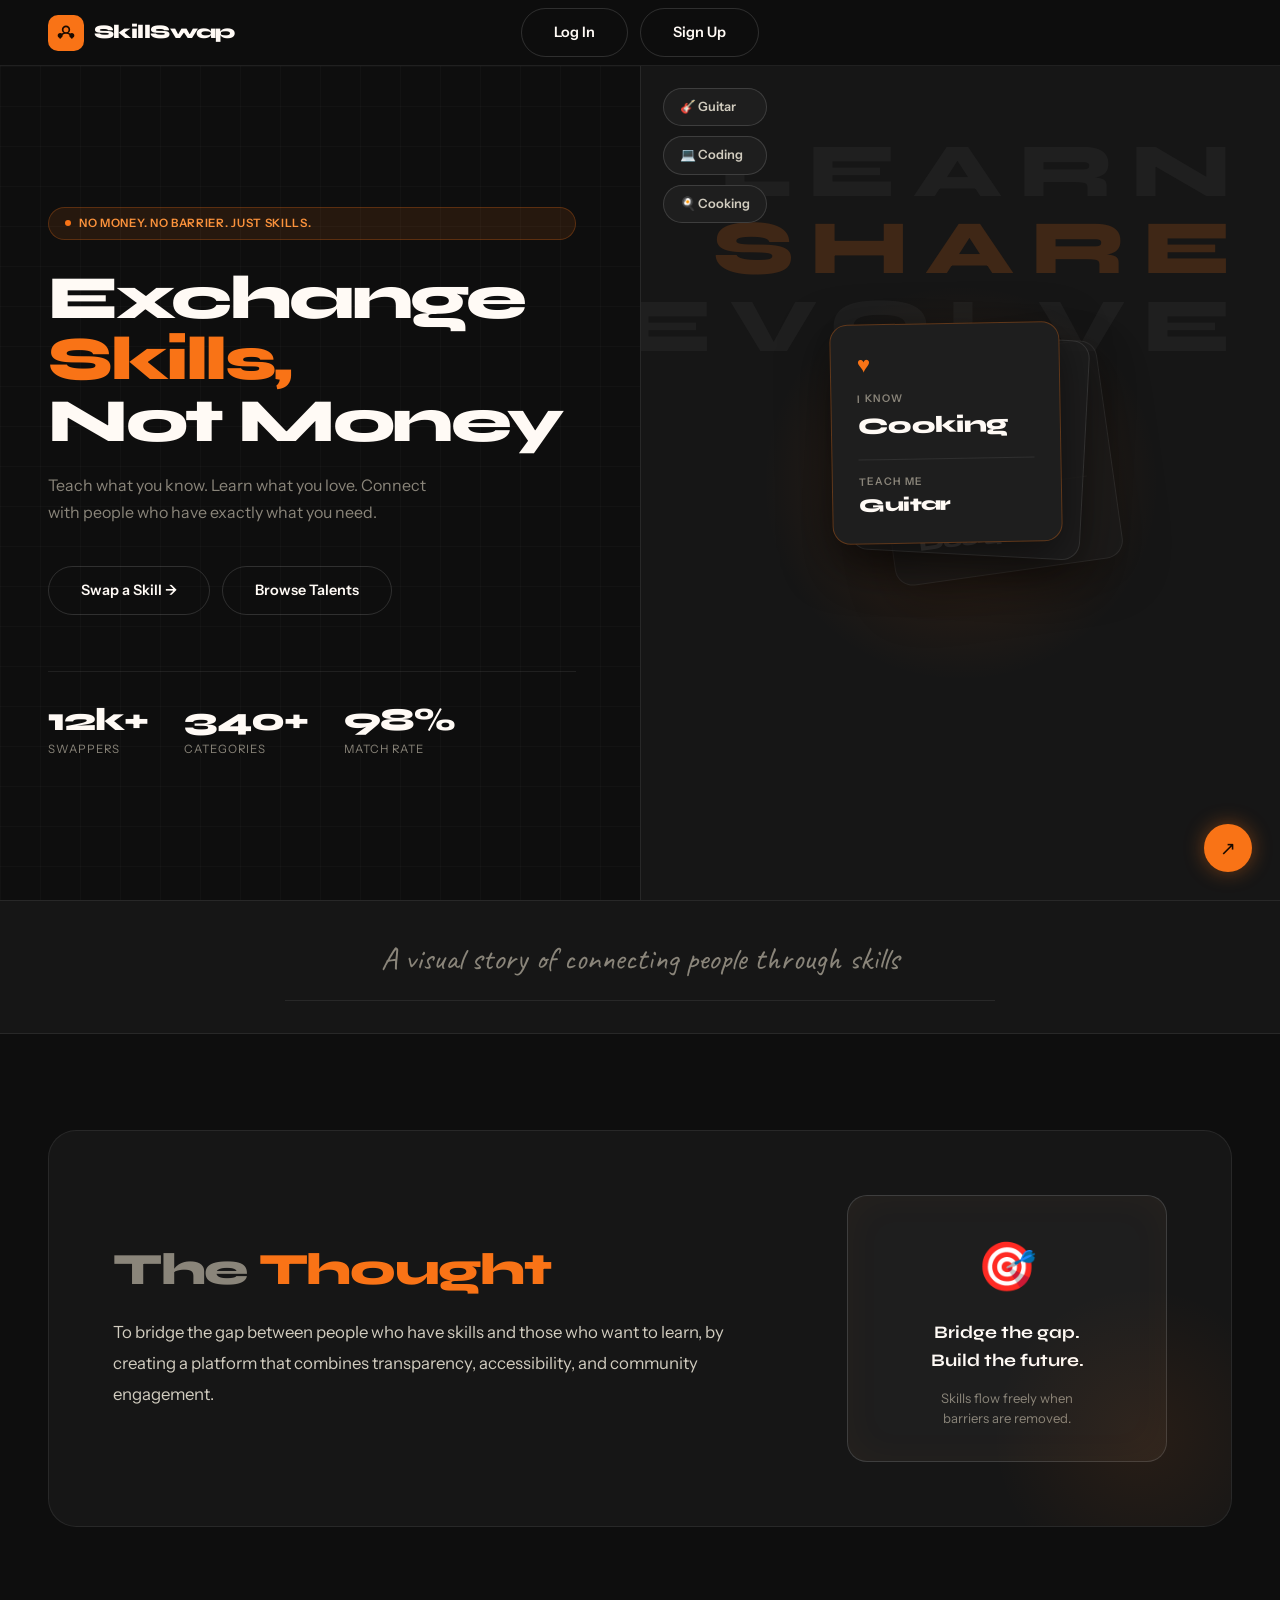
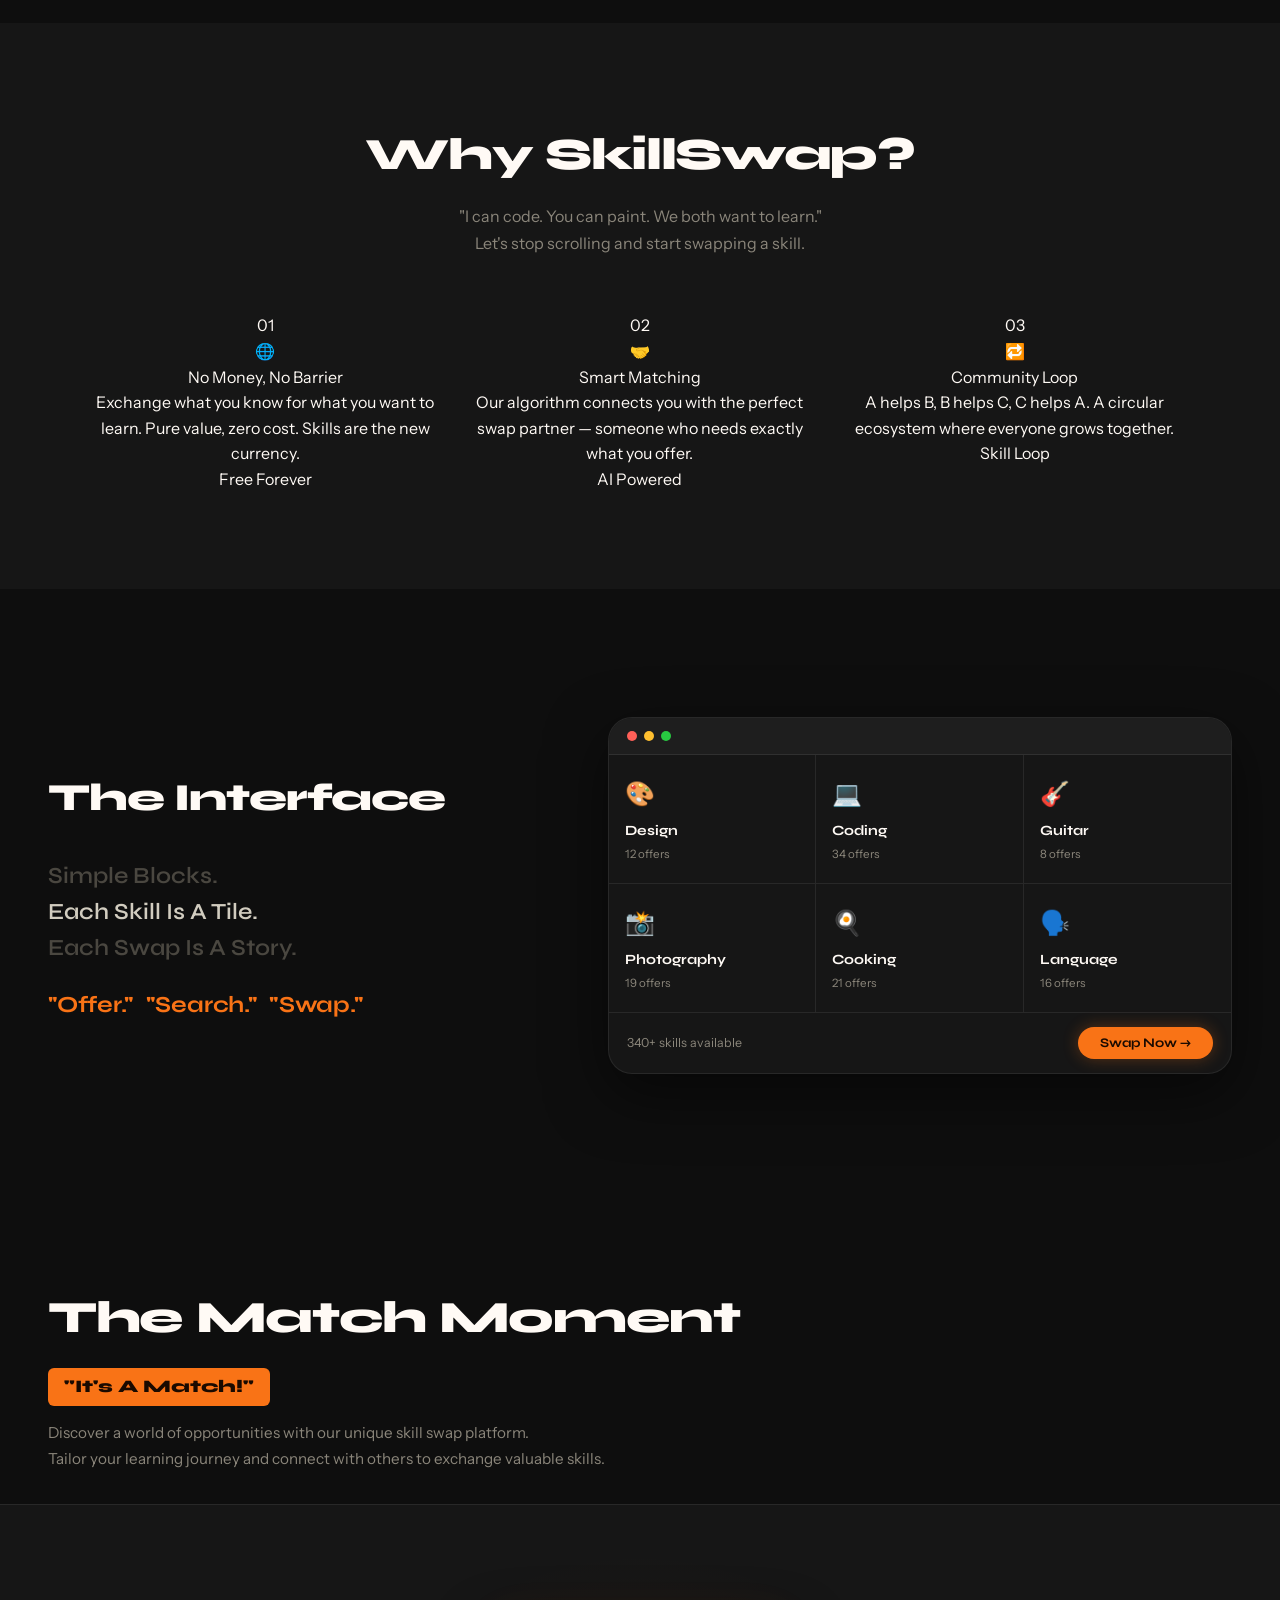
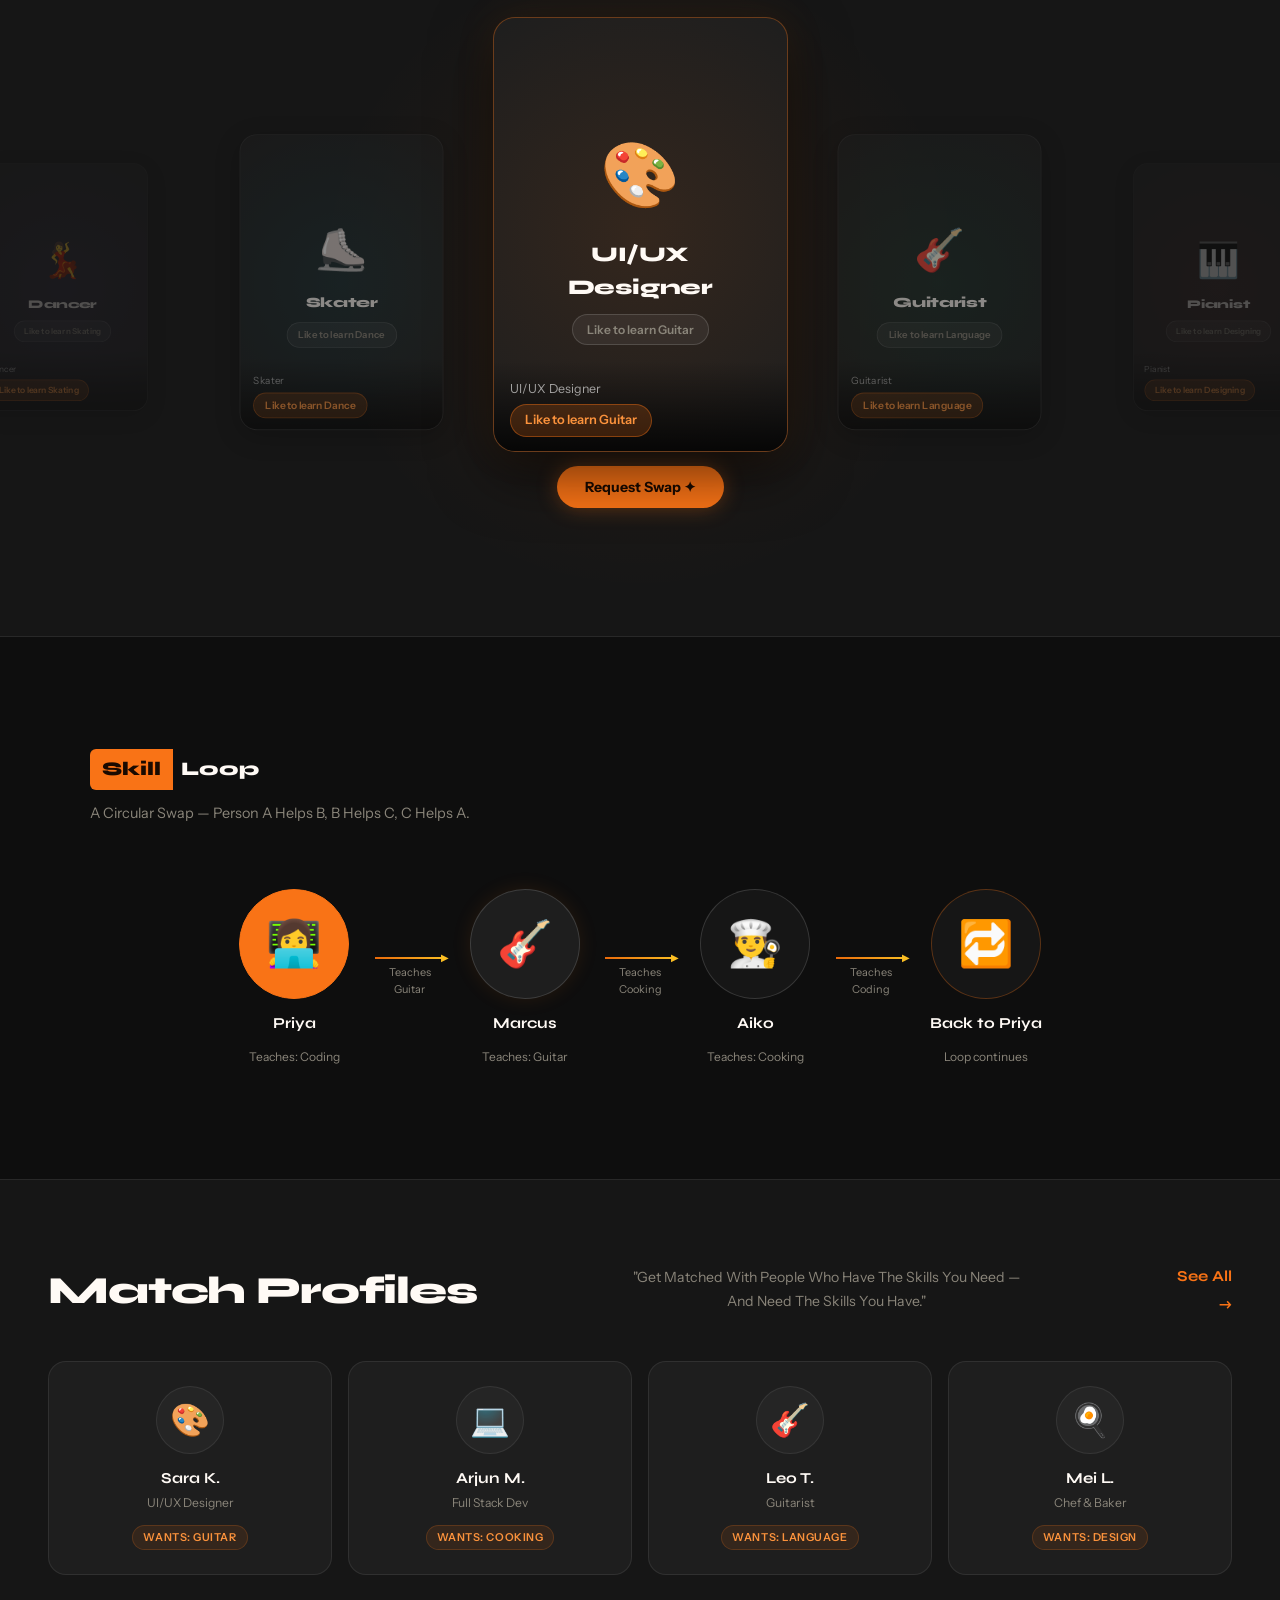
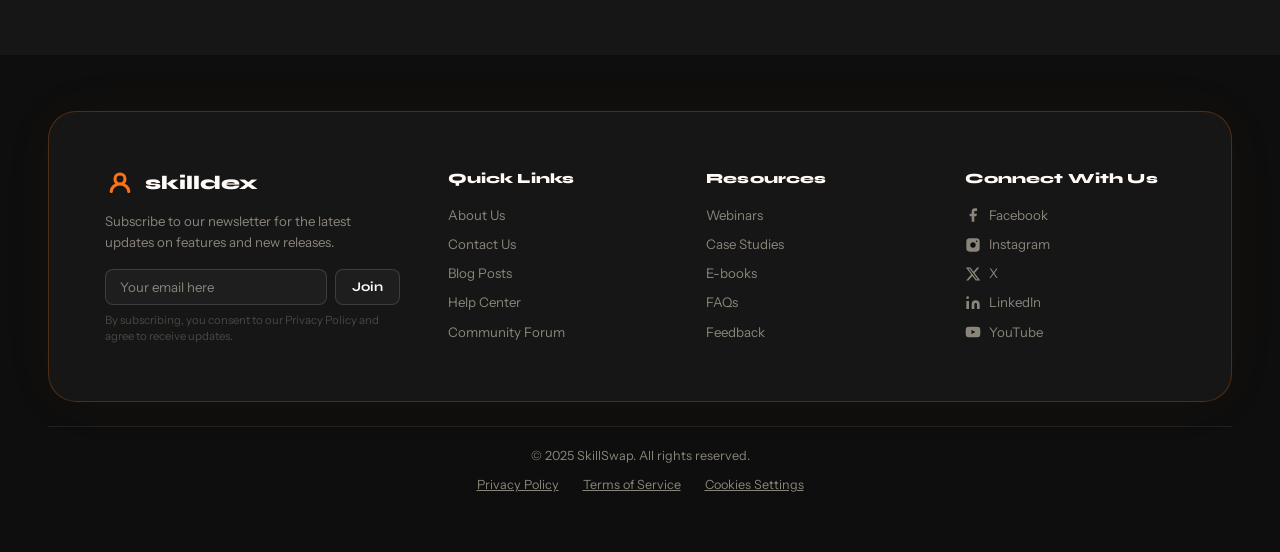
==== commit f69e8c93: "Added JS features" ====
--- a/index.html
+++ b/index.html
@@ -6,22 +6,17 @@
     <meta name="viewport" content="width=device-width, initial-scale=1.0">
     <title>SkillSwap — Exchange Skills, Not Money</title>
 
-    <!-- Google Fonts -->
     <link rel="preconnect" href="https://fonts.googleapis.com">
     <link
         href="https://fonts.googleapis.com/css2?family=Syne:wght@400;600;700;800&family=Instrument+Sans:ital,wght@0,400;0,500;0,600;1,400&family=Caveat:wght@500;600&display=swap"
         rel="stylesheet">
 
-    <!-- Stylesheets -->
     <link rel="stylesheet" href="css/main.css">
     <link rel="stylesheet" href="css/components.css">
 </head>
 
 <body>
 
-    <!-- ════════════════════════════════
-     NAVBAR
-     ════════════════════════════════ -->
     <nav class="navbar">
         <div class="logo-wrap">
             <div class="logo-icon">
@@ -35,14 +30,6 @@
             </div>
             <span class="logo-name">SkillSwap</span>
         </div>
-        <!-- 
-        <ul class="nav-links" id="navLinks">
-            <li><a href="#">Home</a></li>
-            <li><a href="#">About</a></li>
-            <li><a href="#">Explore</a></li>
-            <li><a href="#">How it Works</a></li>
-            <li><a href="#">Contact</a></li>
-        </ul> -->
 
         <div class="nav-actions">
             <a href="login.html" class="btn btn-ghost">Log In</a>
@@ -54,12 +41,7 @@
         </button>
     </nav>
 
-
-    <!-- ════════════════════════════════
-     HERO
-     ════════════════════════════════ -->
     <section class="hero">
-        <!-- Left -->
         <div class="hero-left">
             <div class="eyebrow-pill fade-up">
                 <span class="eyebrow-dot"></span>No money. No barrier. Just skills.
@@ -90,7 +72,6 @@
             </div>
         </div>
 
-        <!-- Right -->
         <div class="hero-right">
             <div class="bg-words">
                 <span class="bg-word">LEARN</span>
@@ -136,20 +117,14 @@
     </section>
 
 
-    <!-- ════════════════════════════════
-     TAGLINE BAR
-     ════════════════════════════════ -->
     <div class="tagline-bar">
         <p>A visual story of connecting people through skills</p>
         <hr>
     </div>
 
 
-    <!-- ════════════════════════════════
-     THE THOUGHT
-     ════════════════════════════════ -->
     <section class="thought-section">
-        <div class="thought-card">
+        <div class="thought-card reveal">
             <div>
                 <h2 class="thought-heading">The <span>Thought</span></h2>
                 <p class="thought-body">
@@ -166,9 +141,6 @@
     </section>
 
 
-    <!-- ════════════════════════════════
-     WHY SKILLSWAP
-     ════════════════════════════════ -->
     <section class="why-section">
         <h2 class="why-heading">Why SkillSwap?</h2>
         <p class="why-sub">
@@ -176,39 +148,37 @@
             Let's stop scrolling and start swapping a skill.
         </p>
         <div class="why-cards">
-            <div class="wcard">
-                <div class="wcard-num">01</div>
-                <div class="wcard-emoji">🌐</div>
-                <div class="wcard-title">No Money, No Barrier</div>
-                <p class="wcard-body">Exchange what you know for what you want to learn. Pure value, zero cost. Skills
+            <div class="why-card reveal">
+                <div class="why-card-num">01</div>
+                <div class="why-card-emoji">🌐</div>
+                <div class="why-card-title">No Money, No Barrier</div>
+                <p class="why-card-body">Exchange what you know for what you want to learn. Pure value, zero cost.
+                    Skills
                     are the new currency.</p>
-                <span class="wcard-tag">Free Forever</span>
-            </div>
-            <div class="wcard">
-                <div class="wcard-num">02</div>
-                <div class="wcard-emoji">🤝</div>
-                <div class="wcard-title">Smart Matching</div>
-                <p class="wcard-body">Our algorithm connects you with the perfect swap partner — someone who needs
+                <span class="why-card-tag">Free Forever</span>
+            </div>
+            <div class="why-card reveal">
+                <div class="why-card-num">02</div>
+                <div class="why-card-emoji">🤝</div>
+                <div class="why-card-title">Smart Matching</div>
+                <p class="why-card-body">Our algorithm connects you with the perfect swap partner — someone who needs
                     exactly what you offer.</p>
-                <span class="wcard-tag">AI Powered</span>
-            </div>
-            <div class="wcard">
-                <div class="wcard-num">03</div>
-                <div class="wcard-emoji">🔁</div>
-                <div class="wcard-title">Community Loop</div>
-                <p class="wcard-body">A helps B, B helps C, C helps A. A circular ecosystem where everyone grows
+                <span class="why-card-tag">AI Powered</span>
+            </div>
+            <div class="why-card reveal">
+                <div class="why-card-num">03</div>
+                <div class="why-card-emoji">🔁</div>
+                <div class="why-card-title">Community Loop</div>
+                <p class="why-card-body">A helps B, B helps C, C helps A. A circular ecosystem where everyone grows
                     together.</p>
-                <span class="wcard-tag">Skill Loop</span>
-            </div>
-        </div>
-    </section>
-
-
-    <!-- ════════════════════════════════
-     THE INTERFACE
-     ════════════════════════════════ -->
+                <span class="why-card-tag">Skill Loop</span>
+            </div>
+        </div>
+    </section>
+
+
     <div class="iface-wrap">
-        <div class="iface-section">
+        <div class="iface-section reveal">
             <div>
                 <h2 class="iface-heading">The Interface</h2>
                 <div class="ilines">
@@ -265,11 +235,8 @@
     </div>
 
 
-    <!-- ════════════════════════════════
-     MATCH MOMENT
-     ════════════════════════════════ -->
     <section style="background:var(--bg)">
-        <div class="match-intro">
+        <div class="match-intro reveal">
             <h2 class="match-h">The Match Moment</h2>
             <div class="match-badge"><span>"It's A Match!"</span></div>
             <p class="match-sub">
@@ -280,9 +247,6 @@
     </section>
 
 
-    <!-- ════════════════════════════════
-     CAROUSEL
-     ════════════════════════════════ -->
     <section class="carousel-section">
         <div class="c-wrap">
             <button class="c-btn" id="prevBtn">&#8592;</button>
@@ -371,11 +335,7 @@
         </div>
     </section>
 
-
-    <!-- ════════════════════════════════
-     SKILL LOOP
-     ════════════════════════════════ -->
-    <section class="loop-section">
+    <section class="loop-section reveal">
         <div class="loop-inner">
             <div class="loop-badge">
                 <div class="lb-dark">Skill</div><span class="lb-txt">Loop</span>
@@ -418,11 +378,7 @@
         </div>
     </section>
 
-
-    <!-- ════════════════════════════════
-     MATCH PROFILES
-     ════════════════════════════════ -->
-    <section class="profiles-section">
+    <section class="profiles-section reveal">
         <div class="profiles-inner">
             <div class="profiles-content">
                 <h2 class="profiles-title">Match Profiles</h2>
@@ -435,25 +391,25 @@
                 </div>
             </div>
             <div class="pcard-row">
-                <div class="pcard">
+                <div class="pcard reveal">
                     <div class="pcard-av">🎨</div>
                     <div class="pcard-name">Sara K.</div>
                     <div class="pcard-skill">UI/UX Designer</div>
                     <span class="pcard-tag">Wants: Guitar</span>
                 </div>
-                <div class="pcard">
+                <div class="pcard reveal">
                     <div class="pcard-av">💻</div>
                     <div class="pcard-name">Arjun M.</div>
                     <div class="pcard-skill">Full Stack Dev</div>
                     <span class="pcard-tag">Wants: Cooking</span>
                 </div>
-                <div class="pcard">
+                <div class="pcard reveal">
                     <div class="pcard-av">🎸</div>
                     <div class="pcard-name">Leo T.</div>
                     <div class="pcard-skill">Guitarist</div>
                     <span class="pcard-tag">Wants: Language</span>
                 </div>
-                <div class="pcard">
+                <div class="pcard reveal">
                     <div class="pcard-av">🍳</div>
                     <div class="pcard-name">Mei L.</div>
                     <div class="pcard-skill">Chef &amp; Baker</div>
@@ -463,13 +419,8 @@
         </div>
     </section>
 
-
-    <!-- ════════════════════════════════
-     FOOTER
-     ════════════════════════════════ -->
     <footer class="footer-section">
-        <div class="footer-card">
-            <!-- Brand + Newsletter -->
+        <div class="footer-card reveal">
             <div>
                 <div class="f-logo-row">
                     <svg class="f-logo-icon" viewBox="0 0 24 24" fill="none">
@@ -486,7 +437,6 @@
                 <p class="f-privacy">By subscribing, you consent to our Privacy Policy and agree to receive updates.</p>
             </div>
 
-            <!-- Quick Links -->
             <div>
                 <p class="f-col-title">Quick Links</p>
                 <div class="f-links">
@@ -498,7 +448,6 @@
                 </div>
             </div>
 
-            <!-- Resources -->
             <div>
                 <p class="f-col-title">Resources</p>
                 <div class="f-links">
@@ -510,7 +459,6 @@
                 </div>
             </div>
 
-            <!-- Social -->
             <div>
                 <p class="f-col-title">Connect With Us</p>
                 <div class="f-links">
@@ -565,11 +513,9 @@
         </div>
     </footer>
 
-    <!-- JavaScript -->
     <script src="js/main.js"></script>
 
     <style>
-        /* Nav ghost buttons — orange border glow on hover */
         .nav-actions .btn-ghost:hover {
             background: transparent;
             border-color: var(--flame);
@@ -577,7 +523,6 @@
             box-shadow: 0 0 16px rgba(249, 115, 22, 0.35);
         }
 
-        /* Both hero buttons — ghost style, orange border glow on hover */
         .hero-btns a {
             background: transparent !important;
             color: var(--ink) !important;
@@ -593,7 +538,8 @@
             transform: translateY(-2px);
         }
     </style>
-
+    <script src="https://code.jquery.com/jquery-3.7.1.min.js"></script>
+    <script src="js/main.js"></script>
 </body>
 
 </html>
--- a/css/main.css
+++ b/css/main.css
@@ -230,4 +230,12 @@
     50% {
         transform: translateY(-8px);
     }
+}
+
+.field-error {
+    border-color: rgb(245, 20, 20) !important;
+}
+
+.field-ok {
+    border-color: rgb(23, 188, 23) !important;
 }
--- a/css/components.css
+++ b/css/components.css
@@ -1431,4 +1431,54 @@
 
 .footer-bot-links a:hover {
     color: var(--flame-lt);
+}
+
+/* ================= TOAST ================= */
+
+#toast-container {
+    position: fixed;
+    bottom: 24px;
+    right: 24px;
+    z-index: 9999;
+    display: flex;
+    flex-direction: column;
+    gap: 10px;
+}
+
+.toast {
+    padding: 12px 18px;
+    border-radius: 10px;
+    font-size: 0.85rem;
+    font-weight: 600;
+    opacity: 0;
+    transform: translateY(20px);
+    transition: all 0.3s ease;
+}
+
+.toast.show {
+    opacity: 1;
+    transform: translateY(0);
+}
+
+.toast.success {
+    background: rgba(16, 185, 129, 0.15);
+    border: 1px solid rgba(16, 185, 129, 0.4);
+    color: #10b981;
+}
+
+.toast.error {
+    background: rgba(239, 68, 68, 0.15);
+    border: 1px solid rgba(239, 68, 68, 0.4);
+    color: #ef4444;
+}
+
+.reveal {
+    opacity: 0;
+    transform: translateY(30px);
+    transition: 0.5s;
+}
+
+.reveal.visible {
+    opacity: 1;
+    transform: translateY(0);
 }
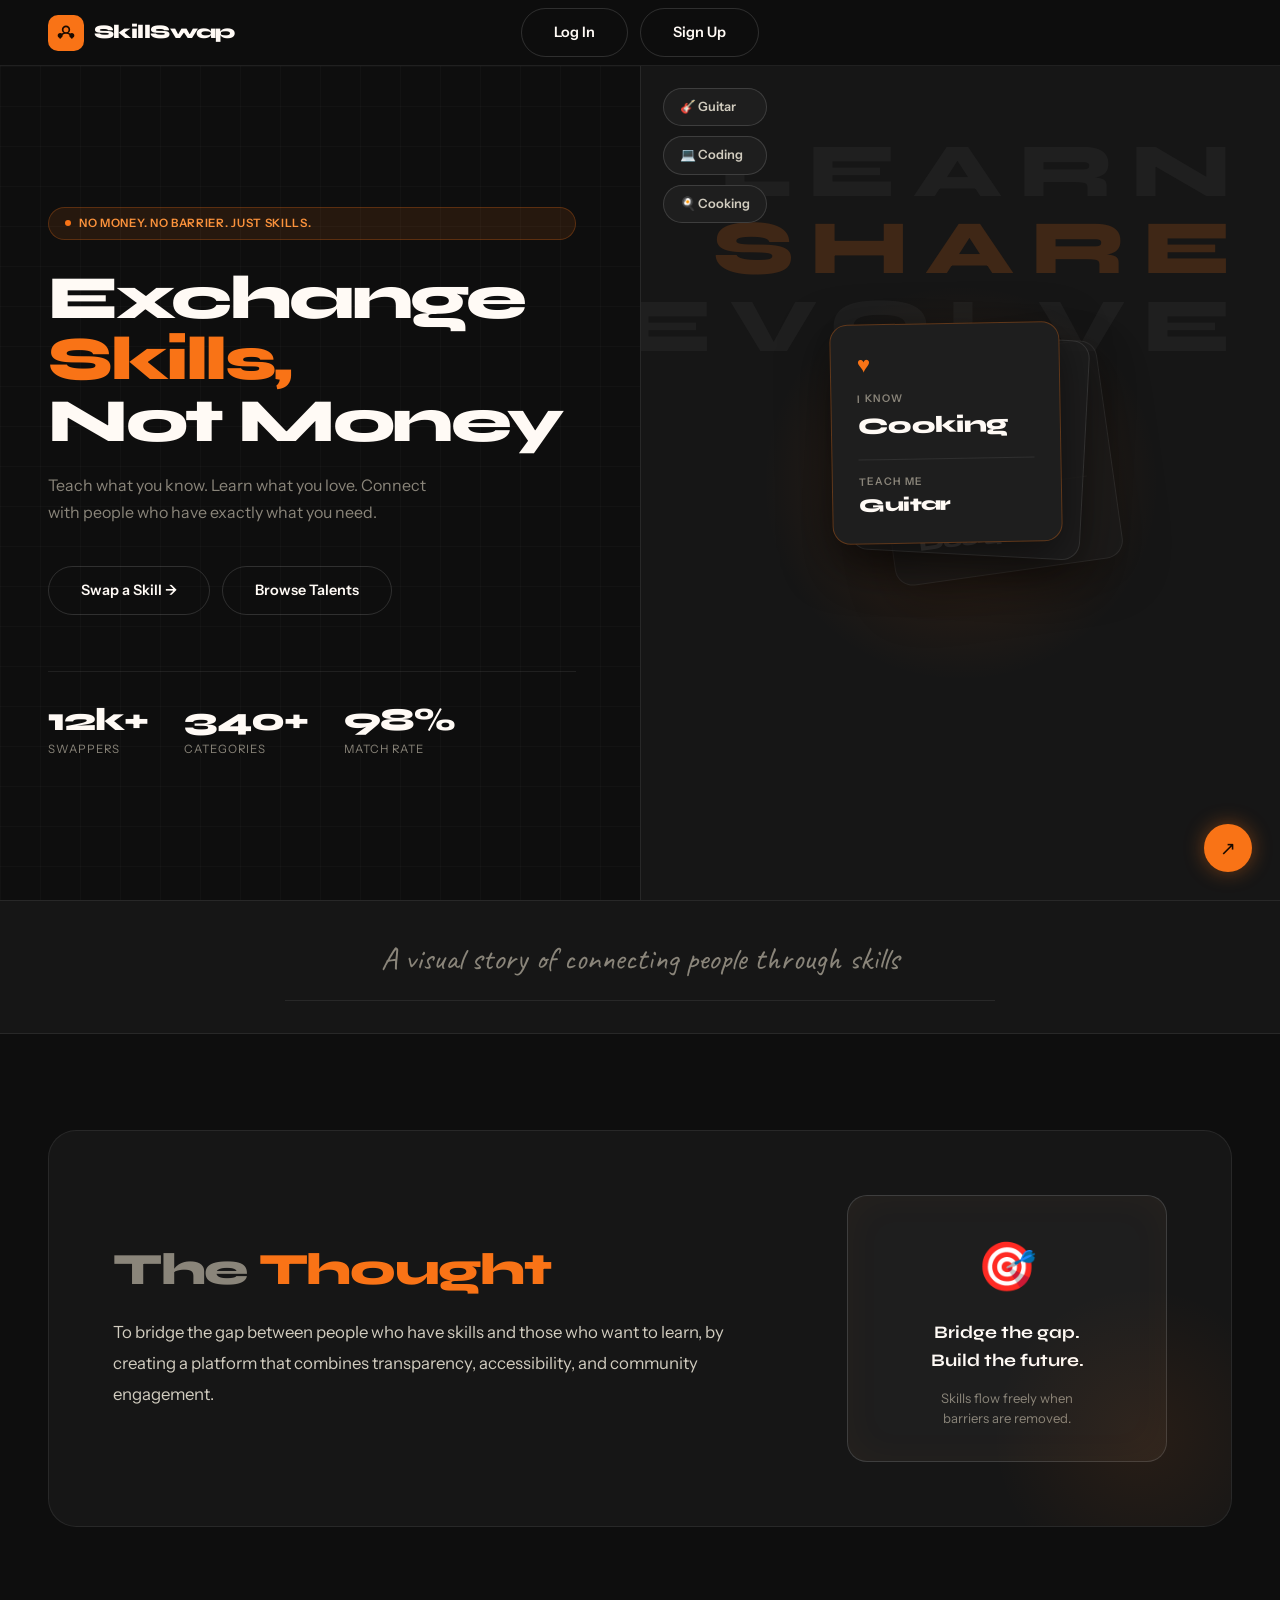
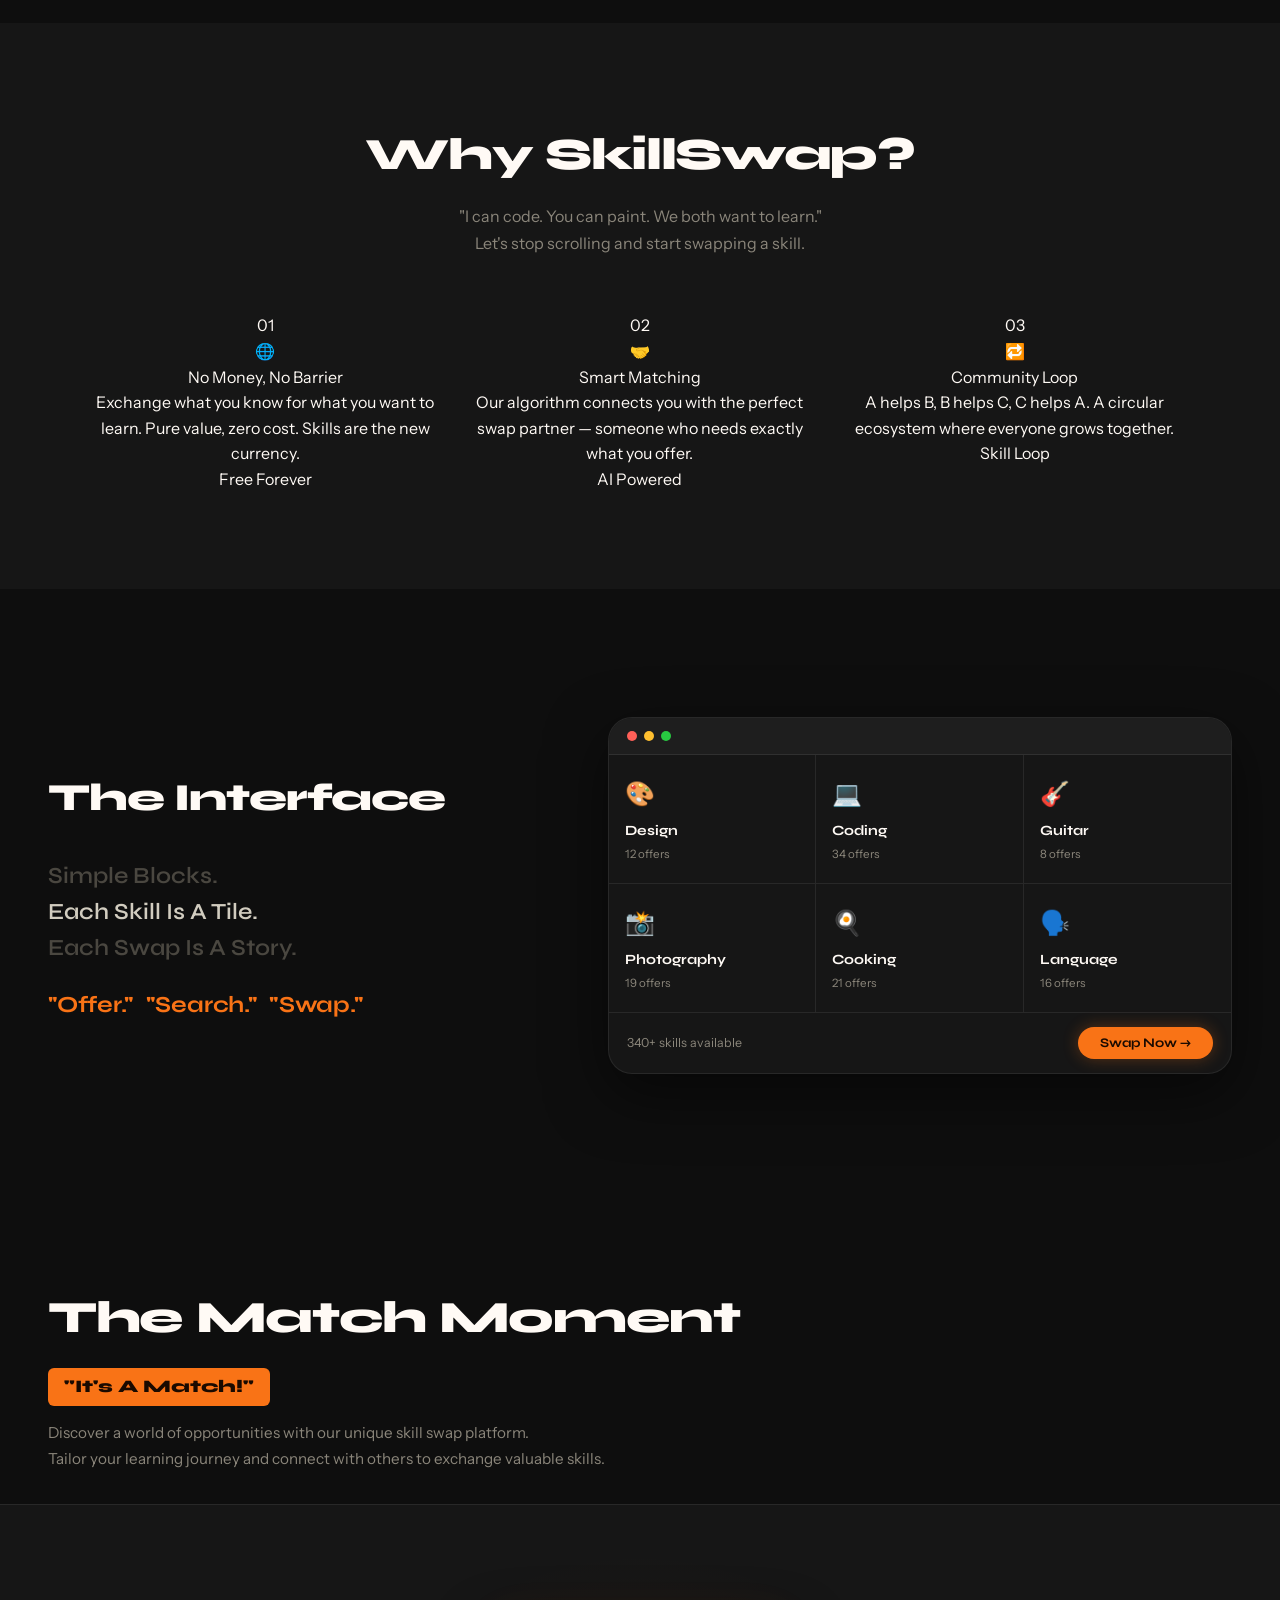
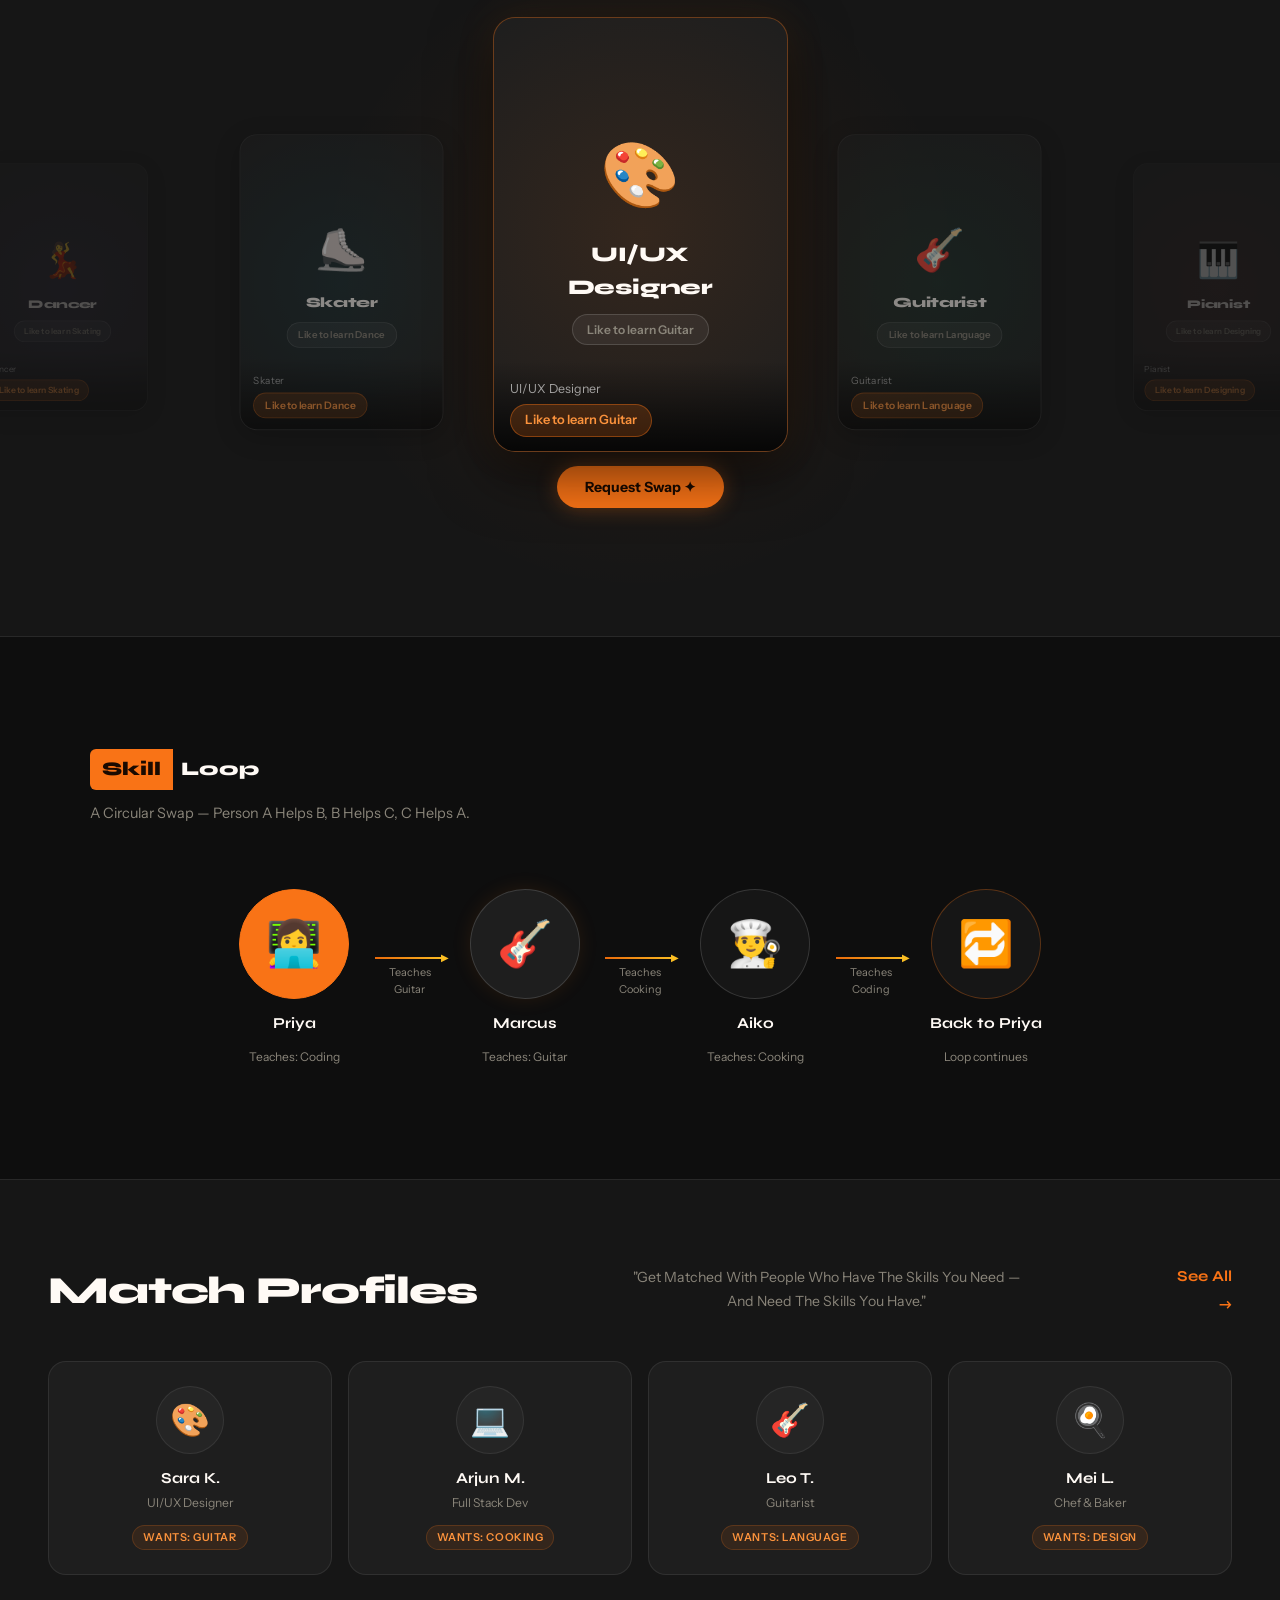
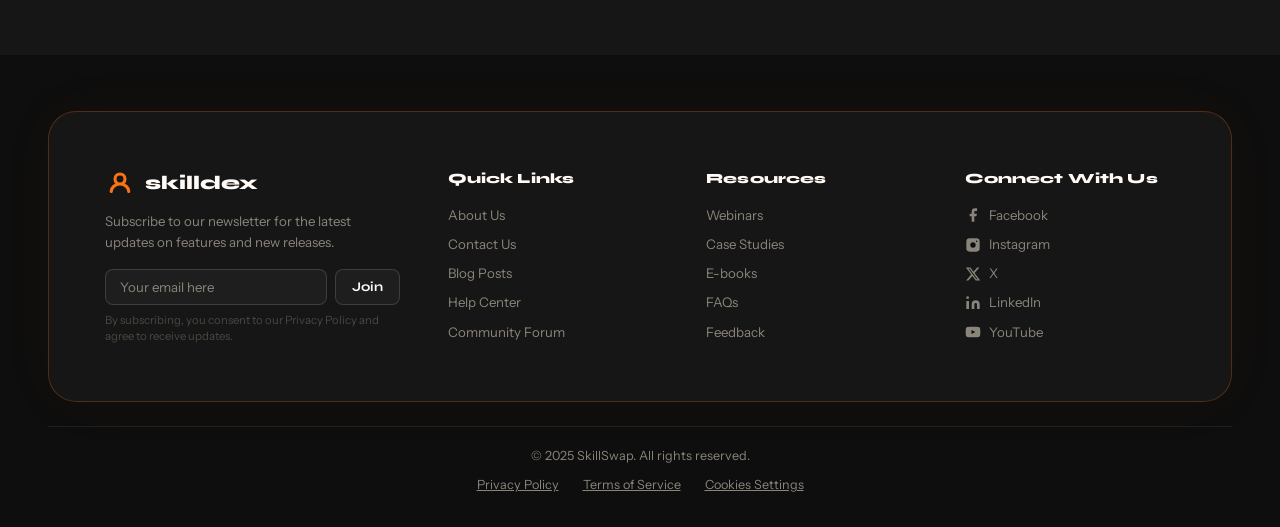
==== commit c36de2f8: "Made changes to jquery" ====
--- a/index.html
+++ b/index.html
@@ -513,8 +513,6 @@
         </div>
     </footer>
 
-    <script src="js/main.js"></script>
-
     <style>
         .nav-actions .btn-ghost:hover {
             background: transparent;
